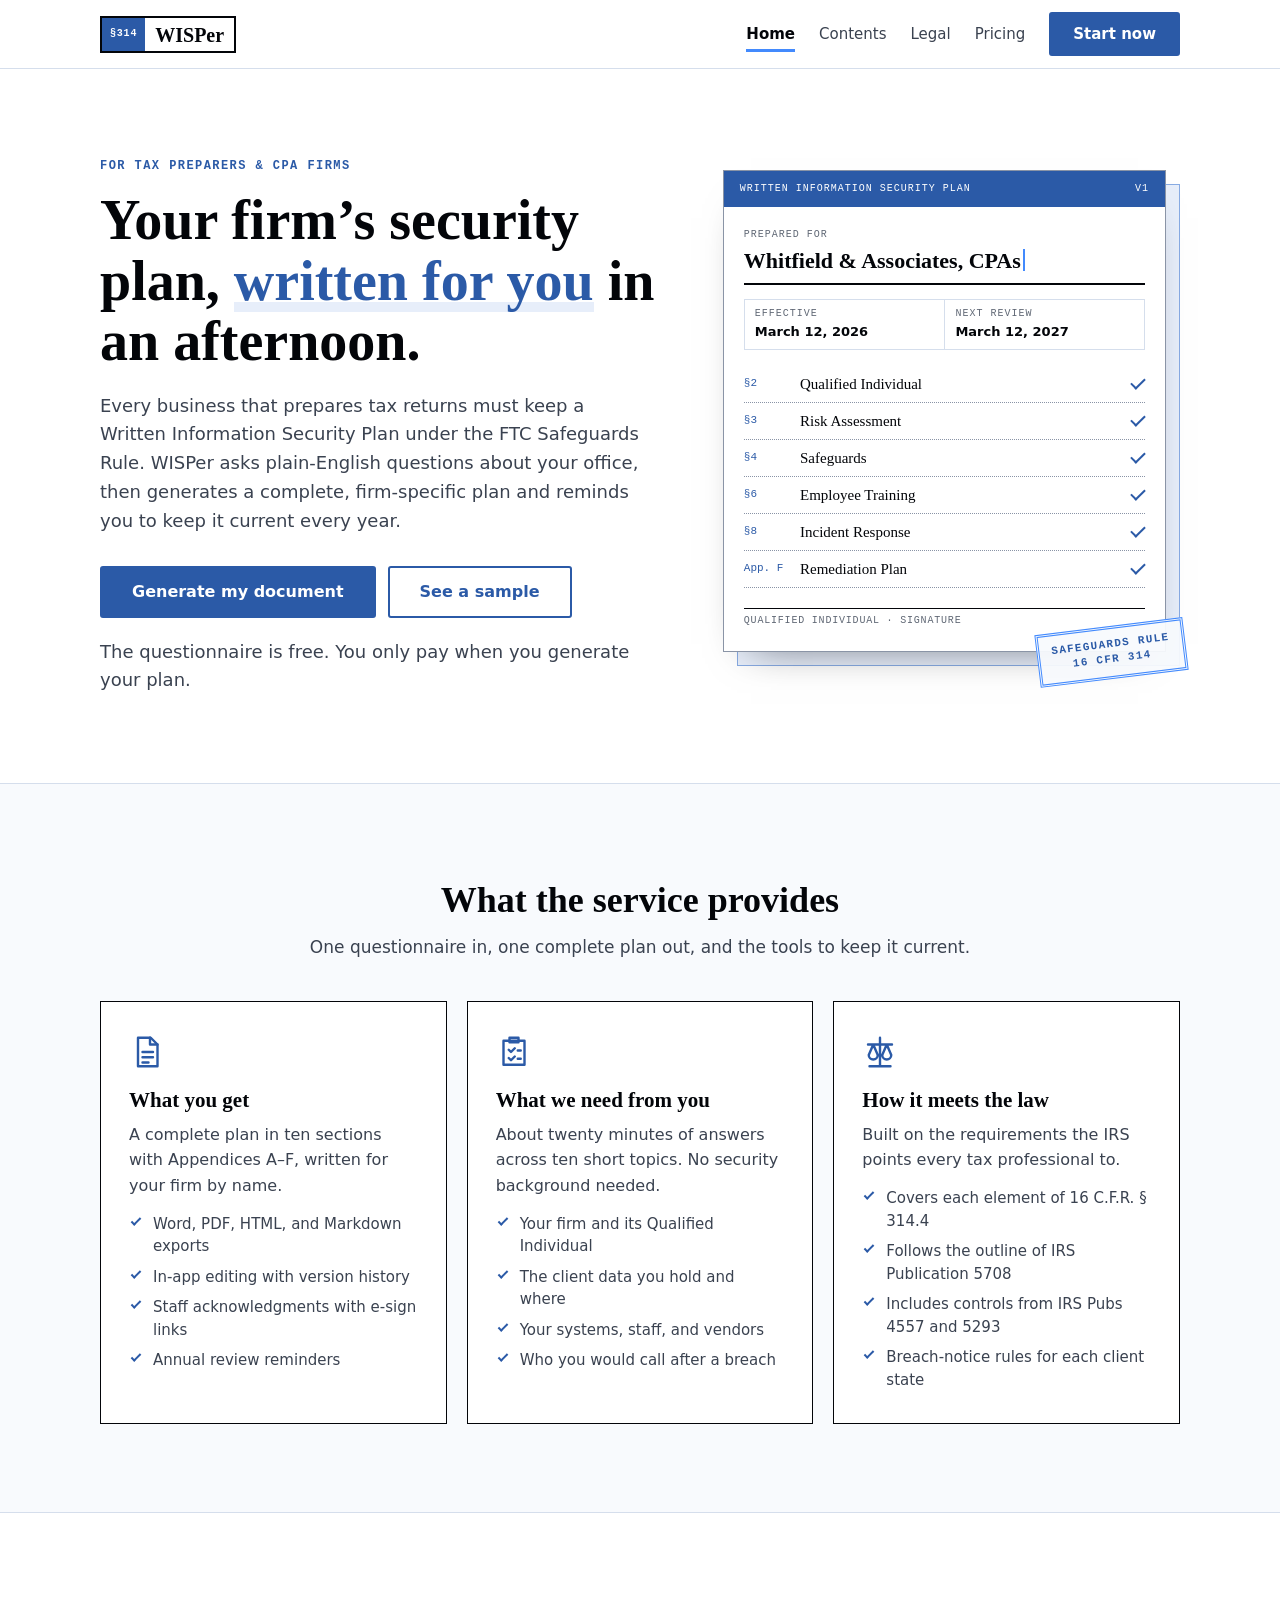
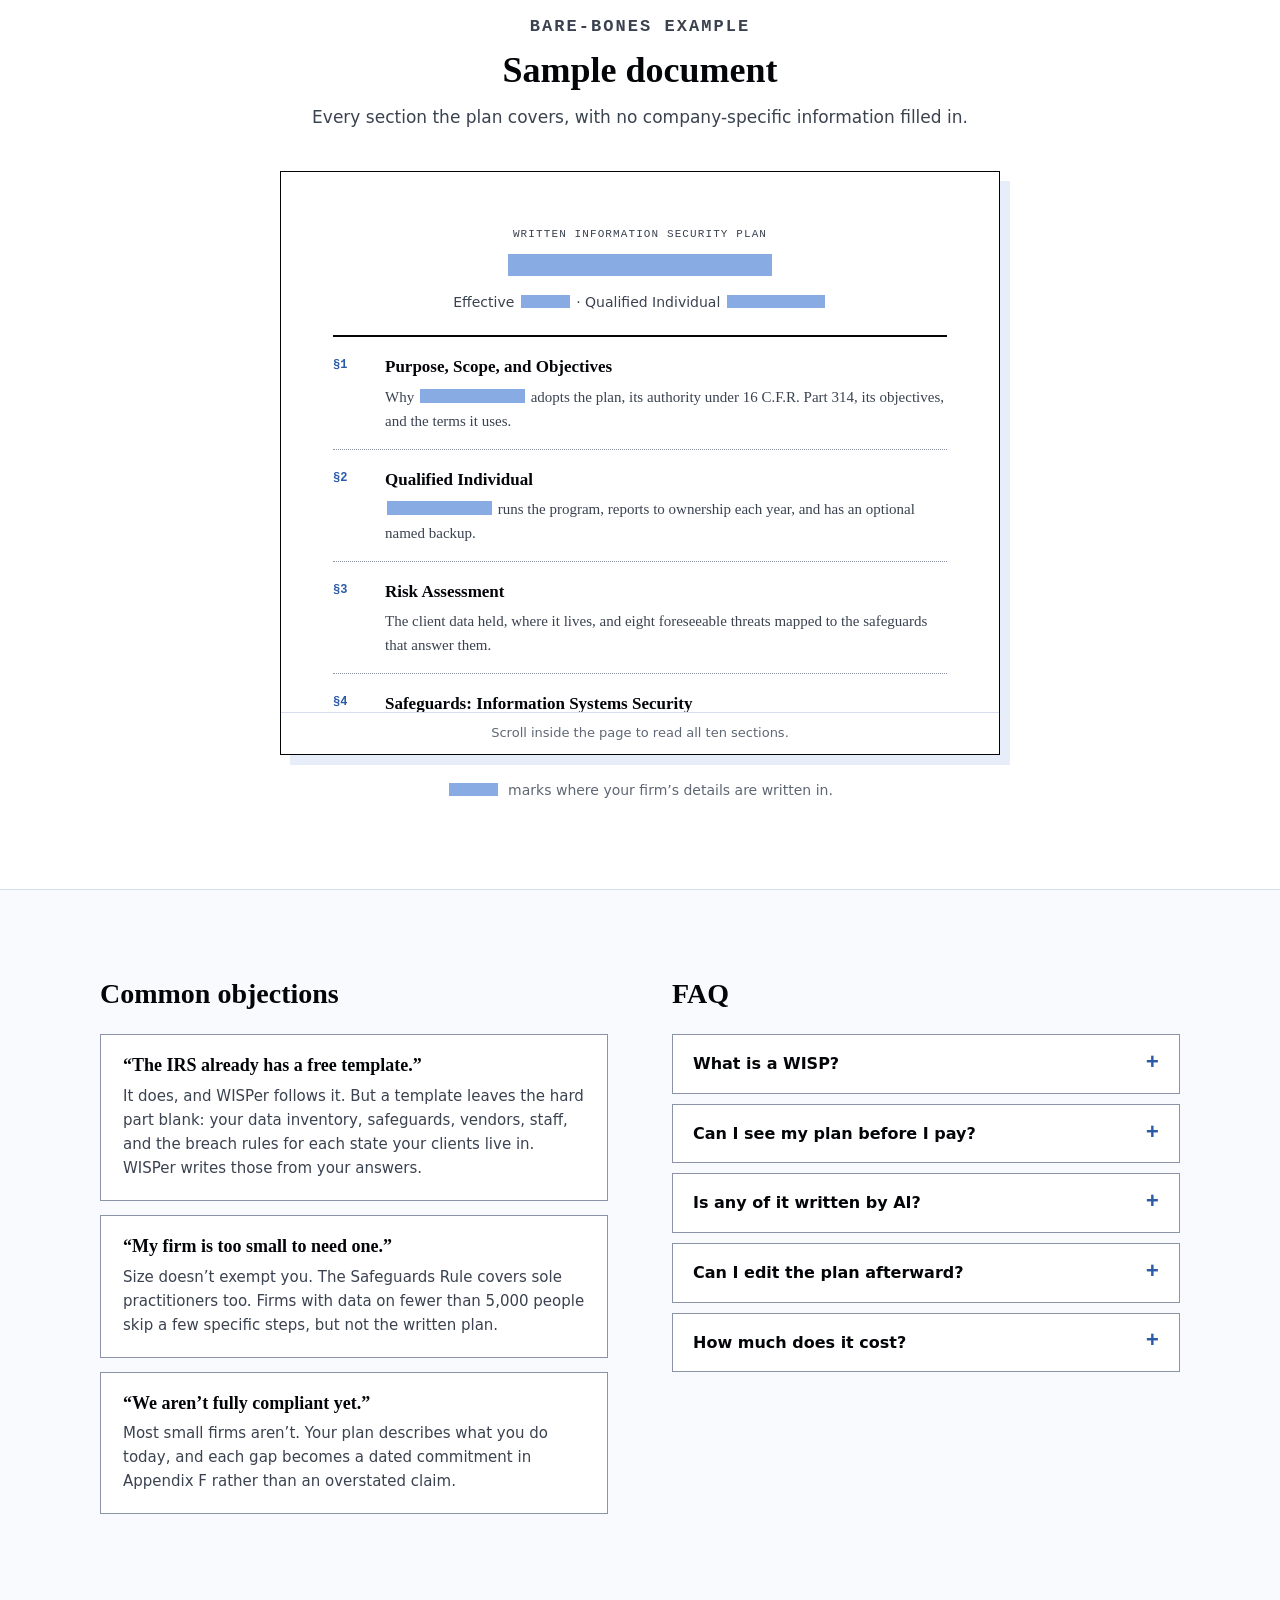
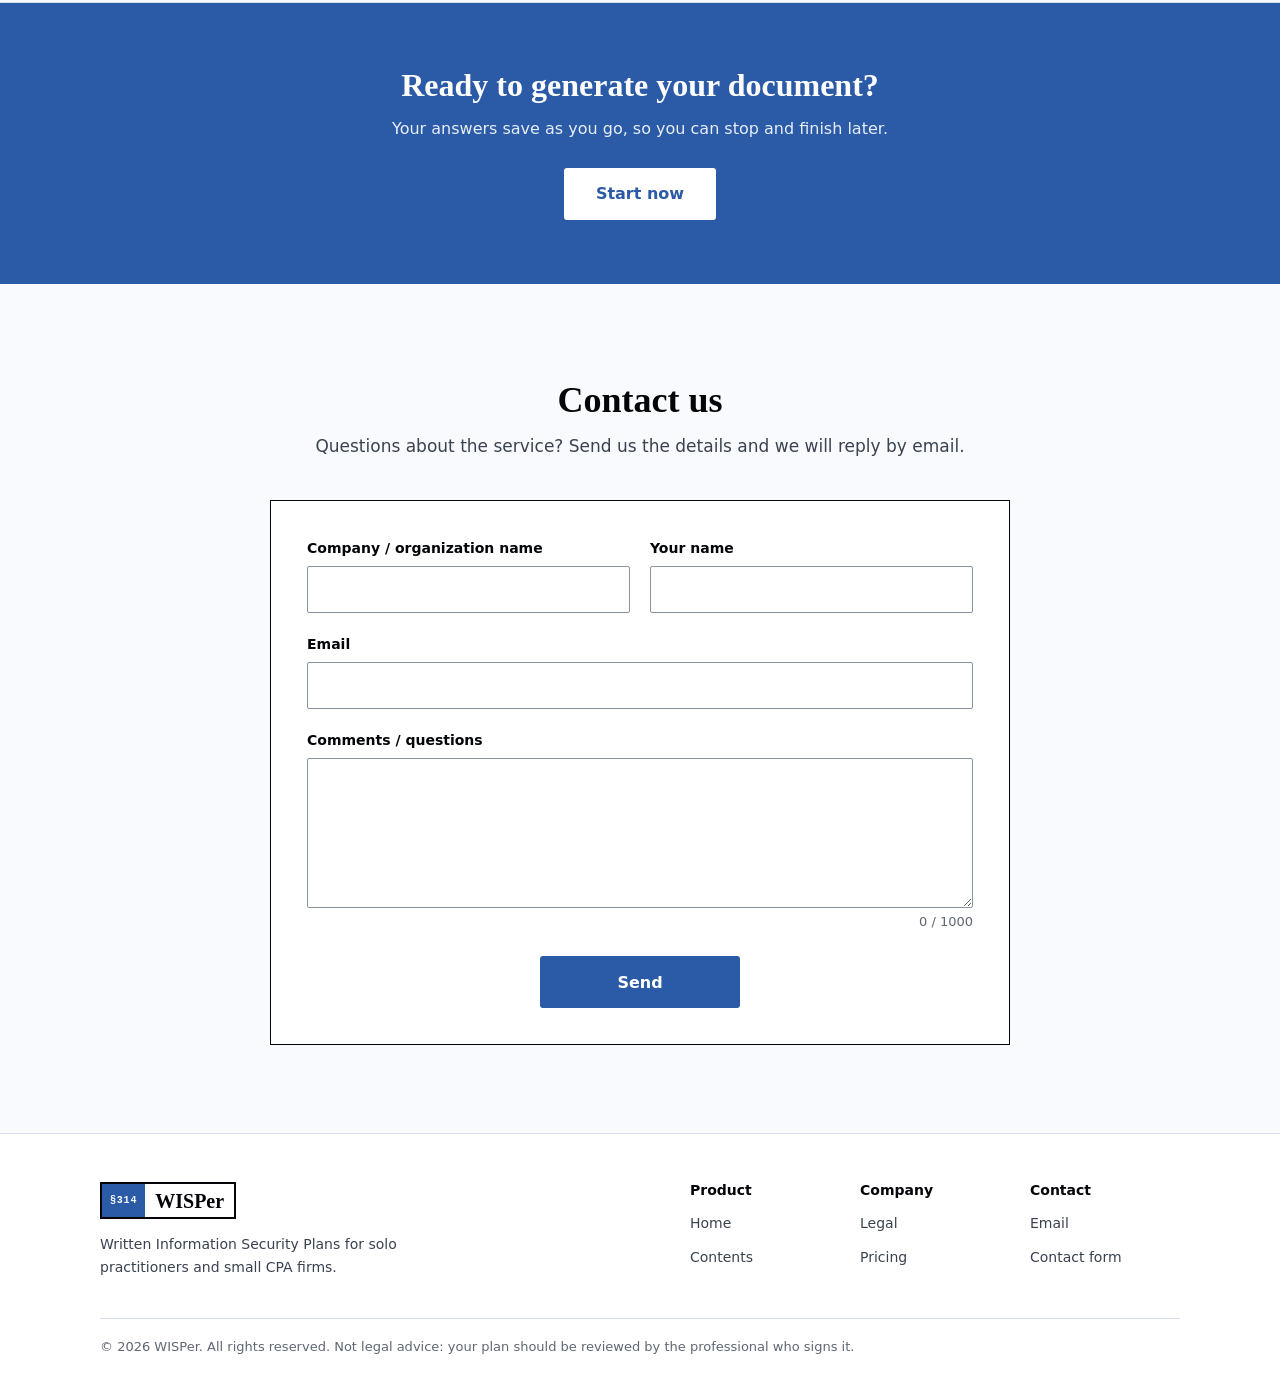
==== index.html @ 2c93433e "First commit" ====
<!DOCTYPE html>
<html lang="en">
<head>
  <meta charset="utf-8">
  <meta name="viewport" content="width=device-width, initial-scale=1">
  <title>WISPer | The Written Information Security Plan for Tax Firms</title>
  <meta name="description" content="WISPer turns a plain-English questionnaire into the Written Information Security Plan the FTC Safeguards Rule requires of every tax preparer, and keeps it current each year.">
  <link rel="icon" href="favicon.svg" type="image/svg+xml">
  <link rel="stylesheet" href="styles.css">
  <script>document.documentElement.className = "js";</script>
  <script src="script.js" defer></script>
</head>
<body>
  <a class="skip" href="#main">Skip to main content</a>

  <header class="topbar">
    <div class="wrap">
      <a class="logo" href="index.html" aria-label="WISPer home"><span class="logo-mark">§314</span><span class="logo-word">WISPer</span></a>
      <button class="nav-toggle" type="button" aria-expanded="false" aria-controls="menu"><span class="nav-toggle-bars"></span>Menu</button>
      <nav class="menu" id="menu" aria-label="Main">
        <ul>
          <li><a href="index.html" aria-current="page">Home</a></li>
          <li><a href="contents.html">Contents</a></li>
          <li><a href="legal.html">Legal</a></li>
          <li><a href="pricing.html">Pricing</a></li>
        </ul>
        <a class="btn" href="https://www.wisp-er.com/signup">Start now</a>
      </nav>
    </div>
  </header>

  <main id="main">
    <!-- Hook and overview -->
    <section class="hero" aria-labelledby="hero-title">
      <div class="wrap">
        <div class="hero-text">
          <p class="kicker">For tax preparers &amp; CPA firms</p>
          <h1 id="hero-title">Your firm’s security plan, <em>written for you</em> in an afternoon.</h1>
          <p>Every business that prepares tax returns must keep a Written Information Security Plan under the FTC Safeguards Rule. WISPer asks plain-English questions about your office, then generates a complete, firm-specific plan and reminds you to keep it current every year.</p>
          <div class="hero-actions">
            <a class="btn btn-big" href="https://www.wisp-er.com/signup">Generate my document</a>
            <a class="btn btn-big btn-ghost" href="#sample">See a sample</a>
          </div>
          <p class="hero-note">The questionnaire is free. You only pay when you generate your plan.</p>
        </div>

        <figure class="plan-art" role="img" aria-label="Illustration of a finished WISPer plan: the cover names the firm, lists six completed sections with check marks, has a signature line for the Qualified Individual, and carries a stamp reading Safeguards Rule, 16 CFR 314.">
          <div class="sheet">
            <div class="sheet-head"><span>Written Information Security Plan</span><span>v1</span></div>
            <div class="sheet-body">
              <p class="sheet-label">Prepared for</p>
              <p class="sheet-firm"><span id="firm-name">Whitfield &amp; Associates, CPAs</span><span class="caret"></span></p>
              <dl class="sheet-meta">
                <div><dt class="sheet-label">Effective</dt><dd>March 12, 2026</dd></div>
                <div><dt class="sheet-label">Next review</dt><dd>March 12, 2027</dd></div>
              </dl>
              <ol class="sheet-list">
                <li><span>§2</span><b>Qualified Individual</b><i class="tick"></i></li>
                <li><span>§3</span><b>Risk Assessment</b><i class="tick"></i></li>
                <li><span>§4</span><b>Safeguards</b><i class="tick"></i></li>
                <li><span>§6</span><b>Employee Training</b><i class="tick"></i></li>
                <li><span>§8</span><b>Incident Response</b><i class="tick"></i></li>
                <li><span>App. F</span><b>Remediation Plan</b><i class="tick"></i></li>
              </ol>
              <div class="sheet-sign"><p>Qualified Individual · signature</p></div>
            </div>
          </div>
          <p class="stamp">Safeguards Rule<br>16 CFR 314</p>
        </figure>
      </div>
    </section>

    <!-- What the service provides -->
    <section class="section" aria-labelledby="provides-title">
      <div class="wrap">
        <div class="section-head centered">
          <h2 id="provides-title">What the service provides</h2>
          <p>One questionnaire in, one complete plan out, and the tools to keep it current.</p>
        </div>
        <ul class="trio">
          <li class="box">
            <svg class="box-icon" viewBox="0 0 24 24" aria-hidden="true"><path d="M6 2.5h8.5L19 7v14.5H6z"/><path d="M14 2.5V7h5M9 12h7M9 15.5h7M9 19h4"/></svg>
            <h3>What you get</h3>
            <p>A complete plan in ten sections with Appendices A–F, written for your firm by name.</p>
            <ul class="ticks">
              <li>Word, PDF, HTML, and Markdown exports</li>
              <li>In-app editing with version history</li>
              <li>Staff acknowledgments with e-sign links</li>
              <li>Annual review reminders</li>
            </ul>
          </li>
          <li class="box">
            <svg class="box-icon" viewBox="0 0 24 24" aria-hidden="true"><path d="M5 4.5h14v16H5z"/><path d="M9 2.5h6v3H9zM8.5 10.5l1.5 1.5 2.5-2.5M8.5 16l1.5 1.5 2.5-2.5M14.5 11h2M14.5 16.5h2"/></svg>
            <h3>What we need from you</h3>
            <p>About twenty minutes of answers across ten short topics. No security background needed.</p>
            <ul class="ticks">
              <li>Your firm and its Qualified Individual</li>
              <li>The client data you hold and where</li>
              <li>Your systems, staff, and vendors</li>
              <li>Who you would call after a breach</li>
            </ul>
          </li>
          <li class="box">
            <svg class="box-icon" viewBox="0 0 24 24" aria-hidden="true"><path d="M12 2.5v19M5 21.5h14M4 7h16M7.5 7 4.5 14a3 3 0 0 0 6 0zM16.5 7l-3 7a3 3 0 0 0 6 0z"/></svg>
            <h3>How it meets the law</h3>
            <p>Built on the requirements the IRS points every tax professional to.</p>
            <ul class="ticks">
              <li>Covers each element of 16 C.F.R. § 314.4</li>
              <li>Follows the outline of IRS Publication 5708</li>
              <li>Includes controls from IRS Pubs 4557 and 5293</li>
              <li>Breach-notice rules for each client state</li>
            </ul>
          </li>
        </ul>
      </div>
    </section>

    <!-- Sample document -->
    <section class="section section-paper" id="sample" aria-labelledby="sample-title">
      <div class="wrap">
        <div class="section-head centered">
          <p class="kicker">Bare-bones example</p>
          <h2 id="sample-title">Sample document</h2>
          <p>Every section the plan covers, with no company-specific information filled in.</p>
        </div>

        <div class="sample">
          <div class="sample-scroll" tabindex="0" role="region" aria-label="Sample plan, scrollable">
            <div class="sample-cover">
              <p class="sheet-label">Written Information Security Plan</p>
              <h3><span class="fill fill-l" title="Firm name"></span></h3>
              <p>Effective <span class="fill fill-s"></span> · Qualified Individual <span class="fill"></span></p>
            </div>
            <ol class="sample-sections">
              <li><span class="num">§1</span><div><h4>Purpose, Scope, and Objectives</h4><p>Why <span class="fill"></span> adopts the plan, its authority under 16 C.F.R. Part 314, its objectives, and the terms it uses.</p></div></li>
              <li><span class="num">§2</span><div><h4>Qualified Individual</h4><p><span class="fill"></span> runs the program, reports to ownership each year, and has an optional named backup.</p></div></li>
              <li><span class="num">§3</span><div><h4>Risk Assessment</h4><p>The client data held, where it lives, and eight foreseeable threats mapped to the safeguards that answer them.</p></div></li>
              <li><span class="num">§4</span><div><h4>Safeguards: Information Systems Security</h4><p>Access control and MFA, encryption, network, devices and updates, backups, remote work, physical security, and IRS credentials.</p></div></li>
              <li><span class="num">§5</span><div><h4>Data Retention and Secure Disposal</h4><p>Records kept <span class="fill fill-s"></span> years, then destroyed: paper, drives, copier storage, and cloud data.</p></div></li>
              <li><span class="num">§6</span><div><h4>Employee Management and Training</h4><p>Screening, a signed acknowledgment, training at hire and every year, and offboarding.</p></div></li>
              <li><span class="num">§7</span><div><h4>Service Provider Oversight</h4><p>Vetting, written safeguard terms, and a yearly review of every vendor that can reach client data.</p></div></li>
              <li><span class="num">§8</span><div><h4>Incident Response Plan</h4><p>Warning signs, response contacts, containment, and notice deadlines for the IRS, the FTC, and <span class="fill"></span>.</p></div></li>
              <li><span class="num">§9</span><div><h4>Monitoring, Testing, and Annual Review</h4><p>An IRS credential-check calendar, a yearly control test, and a full plan review at least every 12 months.</p></div></li>
              <li><span class="num">§10</span><div><h4>Appendices A–F</h4><p>Hardware, software, personnel and access, service providers, employee acknowledgment, and the remediation plan.</p></div></li>
            </ol>
          </div>
          <p class="sample-foot">Scroll inside the page to read all ten sections.</p>
        </div>
        <p class="legend"><span class="fill fill-s" aria-hidden="true"></span> marks where your firm’s details are written in.</p>
      </div>
    </section>

    <!-- Objections + FAQ -->
    <section class="section" aria-label="Objections and frequently asked questions">
      <div class="wrap two-col">
        <div>
          <h2>Common objections</h2>
          <article class="objection">
            <h3>“The IRS already has a free template.”</h3>
            <p>It does, and WISPer follows it. But a template leaves the hard part blank: your data inventory, safeguards, vendors, staff, and the breach rules for each state your clients live in. WISPer writes those from your answers.</p>
          </article>
          <article class="objection">
            <h3>“My firm is too small to need one.”</h3>
            <p>Size doesn’t exempt you. The Safeguards Rule covers sole practitioners too. Firms with data on fewer than 5,000 people skip a few specific steps, but not the written plan.</p>
          </article>
          <article class="objection">
            <h3>“We aren’t fully compliant yet.”</h3>
            <p>Most small firms aren’t. Your plan describes what you do today, and each gap becomes a dated commitment in Appendix F rather than an overstated claim.</p>
          </article>
        </div>

        <div>
          <h2>FAQ</h2>
          <div class="faq">
            <details>
              <summary>What is a WISP?</summary>
              <p>A Written Information Security Plan describes how your firm protects client data: who is responsible, what risks you face, which safeguards you use, and what you will do after a breach.</p>
            </details>
            <details>
              <summary>Can I see my plan before I pay?</summary>
              <p>You can finish the whole questionnaire for free. Your firm’s plan is generated at checkout. The sample above shows every section it will include.</p>
            </details>
            <details>
              <summary>Is any of it written by AI?</summary>
              <p>Two passages, your operations overview and risk summary, are drafted by AI from your answers. Everything else is fixed language. You must review the AI passages before the plan can be published.</p>
            </details>
            <details>
              <summary>Can I edit the plan afterward?</summary>
              <p>Yes. Edit any paragraph, publish a new version, and export it. Every published version is saved with its date and a view of what changed.</p>
            </details>
            <details>
              <summary>How much does it cost?</summary>
              <p>$400 to generate your plan, including the first year of updates, then $100 a year. See the <a href="pricing.html">pricing page</a> for details.</p>
            </details>
          </div>
        </div>
      </div>
    </section>

    <!-- Call to action -->
    <section class="cta" aria-labelledby="cta-title">
      <div class="wrap">
        <h2 id="cta-title">Ready to generate your document?</h2>
        <p>Your answers save as you go, so you can stop and finish later.</p>
        <a class="btn btn-big btn-light" href="https://www.wisp-er.com/signup">Start now</a>
      </div>
    </section>

    <!-- Contact form -->
    <section class="section" id="contact" aria-labelledby="contact-title">
      <div class="wrap">
        <div class="section-head centered">
          <h2 id="contact-title">Contact us</h2>
          <p>Questions about the service? Send us the details and we will reply by email.</p>
        </div>

        <form class="form" id="contact-form" action="#" method="post" novalidate>
          <div class="form-grid">
            <div class="field">
              <label for="company">Company / organization name</label>
              <input type="text" id="company" name="company" autocomplete="organization" maxlength="120" required>
            </div>
            <div class="field">
              <label for="name">Your name</label>
              <input type="text" id="name" name="name" autocomplete="name" maxlength="80" required>
            </div>
            <div class="field field-full">
              <label for="email">Email</label>
              <input type="email" id="email" name="email" autocomplete="email" maxlength="120" required>
            </div>
            <div class="field field-full">
              <label for="comments">Comments / questions</label>
              <textarea id="comments" name="comments" rows="5" maxlength="1000" required></textarea>
              <p class="counter" id="comments-count" aria-live="polite">0 / 1000</p>
            </div>
          </div>
          <div class="form-actions">
            <button class="btn btn-big" type="submit">Send</button>
          </div>
          <p class="form-status" role="status" aria-live="polite"></p>
        </form>
      </div>
    </section>
  </main>

  <footer class="footer">
    <div class="wrap">
      <div class="footer-grid">
        <div class="footer-brand">
          <a class="logo" href="index.html" aria-label="WISPer home"><span class="logo-mark">§314</span><span class="logo-word">WISPer</span></a>
          <p>Written Information Security Plans for solo practitioners and small CPA firms.</p>
        </div>
        <nav aria-labelledby="f-product">
          <h2 id="f-product">Product</h2>
          <ul>
            <li><a href="index.html">Home</a></li>
            <li><a href="contents.html">Contents</a></li>
          </ul>
        </nav>
        <nav aria-labelledby="f-company">
          <h2 id="f-company">Company</h2>
          <ul>
            <li><a href="legal.html">Legal</a></li>
            <li><a href="pricing.html">Pricing</a></li>
          </ul>
        </nav>
        <nav aria-labelledby="f-contact">
          <h2 id="f-contact">Contact</h2>
          <ul>
            <li><a href="mailto:hello@wisp-er.com">Email</a></li>
            <li><a href="index.html#contact">Contact form</a></li>
          </ul>
        </nav>
      </div>
      <p class="footer-base">© <span class="year">2026</span> WISPer. All rights reserved. Not legal advice: your plan should be reviewed by the professional who signs it.</p>
    </div>
  </footer>
</body>
</html>
---- styles.css ----
/* ==========================================================================
   WISPer — Home, Contents, Legal, Pricing
   Pure CSS, no libraries or web fonts.
   Color scheme: realtimecolors.com export from the Planning Analysis Sheet.
   ========================================================================== */

:root {
  --text: #030509;
  --background: #f8fafd;
  --primary: #2b5aa7;
  --secondary: #88abe3;
  --accent: #438afd;

  /* Supporting values mixed only from the five colors above */
  --text-soft: #3a4250;     /* text 80% on background: body copy */
  --text-faint: #5f6774;    /* text 65%: captions, fine print */
  --rule: #d5deec;          /* secondary 30% on background: hairlines */
  --rule-strong: #8a94a6;   /* field borders, 3:1 against white */
  --primary-deep: #20447f;  /* primary 75% + text 25%: hover */
  --wash: #e7eefa;          /* secondary 20% on background: tinted panels */
  --paper: #ffffff;

  --serif: "Iowan Old Style", "Palatino Linotype", Palatino, "Book Antiqua", Georgia, serif;
  --sans: "Segoe UI", system-ui, -apple-system, Roboto, "Helvetica Neue", Arial, sans-serif;
  --mono: "Cascadia Mono", Consolas, "SFMono-Regular", Menlo, monospace;

  --width: 1120px;
  --gutter: 20px;
}

/* ---------- Base ---------- */
*,
*::before,
*::after {
  box-sizing: border-box;
}

html {
  -webkit-text-size-adjust: 100%;
}

@media (prefers-reduced-motion: no-preference) {
  html {
    scroll-behavior: smooth;
  }
}

body {
  margin: 0;
  background-color: var(--background);
  color: var(--text);
  font-family: var(--sans);
  font-size: 1rem;
  line-height: 1.6;
}

h1,
h2,
h3,
h4,
p,
ul,
ol,
dl,
dd,
figure,
blockquote {
  margin: 0;
}

ul,
ol {
  padding: 0;
}

h1,
h2,
h3 {
  font-family: var(--serif);
  font-weight: 700;
  line-height: 1.15;
}

a {
  color: var(--primary);
  text-underline-offset: 2px;
}

a:hover {
  color: var(--primary-deep);
}

:focus-visible {
  outline: 3px solid var(--accent);
  outline-offset: 2px;
}

img,
svg {
  display: block;
  max-width: 100%;
}

.wrap {
  width: 100%;
  max-width: var(--width);
  margin: 0 auto;
  padding: 0 var(--gutter);
}

.skip {
  position: absolute;
  top: -100px;
  left: var(--gutter);
  z-index: 20;
  padding: 10px 14px;
  background-color: var(--primary);
  color: var(--paper);
  font-weight: 600;
}

.skip:focus {
  top: 10px;
  color: var(--paper);
}

/* Small uppercase label used above headings, like a form's field caption */
.kicker {
  color: var(--primary);
  font-family: var(--mono);
  font-size: 0.75rem;
  font-weight: 600;
  letter-spacing: 0.12em;
  text-transform: uppercase;
}

/* ---------- Buttons ---------- */
.btn {
  display: inline-flex;
  align-items: center;
  justify-content: center;
  gap: 8px;
  min-height: 44px;
  padding: 10px 22px;
  border: 2px solid var(--primary);
  border-radius: 3px;
  background-color: var(--primary);
  color: var(--paper);
  font: inherit;
  font-size: 0.9375rem;
  font-weight: 600;
  line-height: 1.2;
  text-align: center;
  text-decoration: none;
  cursor: pointer;
  transition: background-color 0.15s, border-color 0.15s, color 0.15s;
}

.btn:hover {
  border-color: var(--primary-deep);
  background-color: var(--primary-deep);
  color: var(--paper);
}

.btn-big {
  min-height: 52px;
  padding: 12px 30px;
  font-size: 1rem;
}

.btn-ghost {
  background-color: transparent;
  color: var(--primary);
}

.btn-ghost:hover {
  background-color: var(--wash);
  color: var(--primary-deep);
}

.btn-light {
  border-color: var(--paper);
  background-color: var(--paper);
  color: var(--primary);
}

.btn-light:hover {
  border-color: var(--wash);
  background-color: var(--wash);
  color: var(--primary-deep);
}

/* ---------- Header ---------- */
.topbar {
  position: sticky;
  top: 0;
  z-index: 10;
  border-bottom: 1px solid var(--rule);
  background-color: var(--paper);
}

.topbar .wrap {
  display: flex;
  flex-wrap: wrap;
  align-items: center;
  gap: 0 16px;
  min-height: 68px;
}

/* Logo: the wordmark set inside a ruled box, like a form's title block */
.logo {
  display: inline-flex;
  align-items: stretch;
  border: 2px solid var(--text);
  color: var(--text);
  font-family: var(--serif);
  font-size: 1.25rem;
  font-weight: 700;
  line-height: 1;
  text-decoration: none;
}

.logo:hover {
  color: var(--text);
}

.logo-mark {
  display: flex;
  align-items: center;
  padding: 6px 8px;
  background-color: var(--primary);
  color: var(--paper);
  font-family: var(--mono);
  font-size: 0.625rem;
  letter-spacing: 0.08em;
}

.logo-word {
  padding: 7px 10px 6px;
}

.nav-toggle {
  display: none;
  margin-left: auto;
  padding: 8px 12px;
  border: 1px solid var(--rule-strong);
  border-radius: 3px;
  background-color: var(--paper);
  color: var(--text);
  font: inherit;
  font-size: 0.875rem;
  font-weight: 600;
  cursor: pointer;
}

.nav-toggle-bars {
  display: inline-block;
  width: 16px;
  height: 2px;
  margin-right: 8px;
  background-color: currentColor;
  box-shadow: 0 -5px 0 currentColor, 0 5px 0 currentColor;
  vertical-align: middle;
}

.menu {
  display: flex;
  flex-wrap: wrap;
  align-items: center;
  gap: 8px 24px;
  margin-left: auto;
}

.menu ul {
  display: flex;
  flex-wrap: wrap;
  gap: 4px 24px;
  list-style: none;
}

.menu a:not(.btn) {
  display: block;
  padding: 6px 0;
  color: var(--text-soft);
  font-size: 0.9375rem;
  text-decoration: none;
}

.menu a:not(.btn):hover {
  color: var(--primary);
}

.menu a[aria-current="page"] {
  color: var(--text);
  font-weight: 700;
  box-shadow: inset 0 -3px 0 var(--accent);
}

/* ---------- Page sections ---------- */
.section {
  padding: 64px 0;
  border-bottom: 1px solid var(--rule);
}

.section-paper {
  background-color: var(--paper);
}

.section-head {
  max-width: 46rem;
  margin-bottom: 40px;
}

.section-head.centered {
  margin-right: auto;
  margin-left: auto;
  text-align: center;
}

.section-head h2 {
  margin-top: 8px;
  font-size: 1.875rem;
}

.section-head p {
  margin-top: 12px;
  color: var(--text-soft);
  font-size: 1.0625rem;
}

.section-head .kicker + h2 {
  margin-top: 10px;
}

/* Title block at the top of Contents, Legal and Pricing */
.page-title {
  padding: 56px 0 48px;
  border-bottom: 1px solid var(--rule);
  background-color: var(--paper);
}

.page-title h1 {
  margin-top: 10px;
  font-size: 2.75rem;
}

.page-title p:last-child {
  max-width: 42rem;
  margin-top: 14px;
  color: var(--text-soft);
  font-size: 1.125rem;
}

/* ---------- Home: hero ---------- */
.hero {
  padding: 56px 0 64px;
  border-bottom: 1px solid var(--rule);
  background-color: var(--paper);
  overflow: hidden;
}

.hero .wrap {
  display: grid;
  gap: 48px;
  align-items: center;
}

.hero h1 {
  margin-top: 14px;
  font-size: 2.5rem;
  line-height: 1.08;
}

.hero h1 em {
  color: var(--primary);
  font-style: normal;
  box-shadow: inset 0 -0.18em 0 var(--wash);
}

.hero-text > p:not(.kicker) {
  max-width: 34rem;
  margin-top: 20px;
  color: var(--text-soft);
  font-size: 1.125rem;
}

.hero-actions {
  display: flex;
  flex-wrap: wrap;
  gap: 12px;
  margin-top: 30px;
}

.hero-text .hero-note {
  margin-top: 14px;
  color: var(--text-faint);
  font-size: 0.875rem;
}

/* The "custom image": a finished plan drawn in HTML and CSS */
.plan-art {
  position: relative;
  width: 100%;
  max-width: 460px;
  margin: 0 auto;
  padding: 0 14px 30px 0;
}

.plan-art::before {
  content: "";
  position: absolute;
  top: 14px;
  right: 0;
  bottom: 16px;
  left: 14px;
  border: 1px solid var(--secondary);
  background-color: var(--wash);
}

.sheet {
  position: relative;
  border: 1px solid var(--rule-strong);
  background-color: var(--paper);
  box-shadow: 0 20px 40px -28px rgba(3, 5, 9, 0.6);
}

.sheet-head {
  display: flex;
  justify-content: space-between;
  gap: 12px;
  padding: 10px 16px;
  background-color: var(--primary);
  color: var(--paper);
  font-family: var(--mono);
  font-size: 0.625rem;
  letter-spacing: 0.1em;
  text-transform: uppercase;
}

.sheet-body {
  padding: 20px 20px 22px;
}

.sheet-label {
  color: var(--text-faint);
  font-family: var(--mono);
  font-size: 0.625rem;
  letter-spacing: 0.1em;
  text-transform: uppercase;
}

.sheet-firm {
  min-height: 1.3em;
  margin-top: 4px;
  padding-bottom: 8px;
  border-bottom: 2px solid var(--text);
  font-family: var(--serif);
  font-size: 1.375rem;
  font-weight: 700;
  line-height: 1.3;
}

.caret {
  display: inline-block;
  width: 2px;
  height: 1em;
  margin-left: 2px;
  background-color: var(--accent);
  vertical-align: -0.12em;
  animation: blink 1s steps(1) infinite;
}

@keyframes blink {
  50% {
    opacity: 0;
  }
}

.sheet-meta {
  display: grid;
  grid-template-columns: 1fr 1fr;
  margin-top: 14px;
  border: 1px solid var(--rule);
}

.sheet-meta div {
  padding: 6px 10px;
}

.sheet-meta div + div {
  border-left: 1px solid var(--rule);
}

.sheet-meta dd {
  font-size: 0.8125rem;
  font-weight: 600;
}

.sheet-list {
  margin-top: 16px;
  list-style: none;
  font-family: var(--serif);
  font-size: 0.9375rem;
}

.sheet-list li {
  display: flex;
  align-items: center;
  gap: 10px;
  padding: 6px 0;
  border-bottom: 1px dotted var(--rule-strong);
}

.sheet-list span {
  flex-shrink: 0;
  width: 4.2em;
  white-space: nowrap;
  color: var(--primary);
  font-family: var(--mono);
  font-size: 0.6875rem;
}

.sheet-list b {
  flex: 1;
  font-weight: 400;
}

.tick {
  flex-shrink: 0;
  width: 14px;
  height: 8px;
  margin-top: -4px;
  border-bottom: 2px solid var(--primary);
  border-left: 2px solid var(--primary);
  transform: rotate(-45deg);
}

.sheet-sign {
  display: flex;
  justify-content: space-between;
  align-items: flex-end;
  gap: 16px;
  margin-top: 20px;
}

.sheet-sign p {
  flex: 1;
  padding-top: 4px;
  border-top: 1px solid var(--text);
  color: var(--text-faint);
  font-family: var(--mono);
  font-size: 0.625rem;
  letter-spacing: 0.08em;
  text-transform: uppercase;
}

.stamp {
  position: absolute;
  right: -6px;
  bottom: 4px;
  padding: 8px 12px;
  border: 3px double var(--accent);
  background-color: rgba(248, 250, 253, 0.94);
  color: var(--primary);
  font-family: var(--mono);
  font-size: 0.6875rem;
  font-weight: 700;
  letter-spacing: 0.12em;
  line-height: 1.4;
  text-align: center;
  text-transform: uppercase;
  transform: rotate(-7deg);
}

/* ---------- Home: what the service provides ---------- */
.trio {
  display: grid;
  gap: 20px;
  list-style: none;
}

.box {
  padding: 28px 24px;
  border: 1px solid var(--text);
  background-color: var(--paper);
}

.section-paper .box {
  background-color: var(--background);
}

.box-icon {
  width: 36px;
  height: 36px;
  fill: none;
  stroke: var(--primary);
  stroke-width: 1.6;
  stroke-linecap: round;
  stroke-linejoin: round;
}

.box h3 {
  margin-top: 18px;
  font-size: 1.3125rem;
}

.box p {
  margin-top: 10px;
  color: var(--text-soft);
}

.box ul {
  margin-top: 14px;
}

/* Checkmark list used in boxes and price cards */
.ticks {
  display: grid;
  gap: 8px;
  list-style: none;
}

.ticks li {
  position: relative;
  padding-left: 24px;
  color: var(--text-soft);
  font-size: 0.9375rem;
  line-height: 1.5;
}

.ticks li::before {
  content: "";
  position: absolute;
  top: 0.35em;
  left: 2px;
  width: 10px;
  height: 5px;
  border-bottom: 2px solid var(--primary);
  border-left: 2px solid var(--primary);
  transform: rotate(-45deg);
}

/* ---------- Sample document (Home and Contents) ---------- */
.sample {
  max-width: 720px;
  margin: 0 auto;
  border: 1px solid var(--text);
  background-color: var(--paper);
  box-shadow: 10px 10px 0 var(--wash);
}

.sample-scroll {
  max-height: 540px;
  padding: 32px 22px;
  overflow-y: auto;
  scroll-behavior: smooth;
}

.sample-cover {
  padding-bottom: 22px;
  border-bottom: 2px solid var(--text);
  text-align: center;
}

.sample-cover .sheet-label {
  font-size: 0.6875rem;
}

.sample-cover h3 {
  margin-top: 10px;
  font-size: 1.5rem;
}

.sample-cover p {
  margin-top: 10px;
  color: var(--text-soft);
  font-size: 0.875rem;
}

/* Blank where company-specific information would be filled in */
.fill {
  display: inline-block;
  min-width: 7em;
  height: 0.95em;
  margin: 0 2px;
  background-color: var(--secondary);
  vertical-align: -0.08em;
}

.fill-s {
  min-width: 3.5em;
}

.fill-l {
  min-width: 11em;
}

.sample-sections {
  list-style: none;
  font-family: var(--serif);
}

.sample-sections li {
  display: grid;
  grid-template-columns: 52px 1fr;
  padding: 16px 0;
  border-bottom: 1px dotted var(--rule-strong);
  transition: background-color 0.3s;
}

.sample-sections li:last-child {
  border-bottom: 0;
}

.sample-sections .num {
  padding-top: 3px;
  color: var(--primary);
  font-family: var(--mono);
  font-size: 0.75rem;
  font-weight: 600;
}

.sample-sections h4 {
  font-size: 1.0625rem;
}

.sample-sections p {
  margin-top: 4px;
  color: var(--text-soft);
  font-size: 0.9375rem;
  line-height: 1.6;
}

.sample-sections li.is-active {
  background-color: var(--wash);
  box-shadow: inset 3px 0 0 var(--accent);
}

.sample-foot {
  padding: 10px 22px;
  border-top: 1px solid var(--rule);
  color: var(--text-faint);
  font-size: 0.8125rem;
  text-align: center;
}

.legend {
  display: flex;
  justify-content: center;
  align-items: center;
  gap: 8px;
  margin-top: 24px;
  color: var(--text-faint);
  font-size: 0.875rem;
}

/* ---------- Home: objections + FAQ ---------- */
.two-col {
  display: grid;
  gap: 48px;
}

.two-col h2 {
  margin-bottom: 24px;
  font-size: 1.75rem;
}

.objection {
  padding: 20px 22px;
  border: 1px solid var(--rule-strong);
  background-color: var(--paper);
}

.objection + .objection {
  margin-top: 14px;
}

.objection h3 {
  font-size: 1.125rem;
}

.objection p {
  margin-top: 8px;
  color: var(--text-soft);
  font-size: 0.9375rem;
}

.faq {
  display: grid;
  gap: 10px;
}

.faq details {
  border: 1px solid var(--rule-strong);
  background-color: var(--paper);
}

.faq summary {
  position: relative;
  padding: 16px 52px 16px 20px;
  font-weight: 600;
  list-style: none;
  cursor: pointer;
}

.faq summary::-webkit-details-marker {
  display: none;
}

.faq summary::after {
  content: "+";
  position: absolute;
  top: 50%;
  right: 20px;
  color: var(--primary);
  font-family: var(--mono);
  font-size: 1.375rem;
  line-height: 1;
  transform: translateY(-50%);
}

.faq details[open] summary::after {
  content: "\2013";
}

.faq summary:hover {
  color: var(--primary);
}

.faq details[open] {
  border-color: var(--primary);
}

.faq details p {
  padding: 0 20px 18px;
  color: var(--text-soft);
  font-size: 0.9375rem;
}

.faq-wide {
  max-width: 800px;
  margin: 0 auto;
}

/* ---------- Call to action band ---------- */
.cta {
  padding: 64px 0;
  background-color: var(--primary);
  color: var(--paper);
  text-align: center;
}

.cta h2 {
  font-size: 2rem;
}

.cta p {
  margin-top: 12px;
  color: var(--wash);
}

.cta .btn {
  margin-top: 26px;
}

.cta :focus-visible {
  outline-color: var(--paper);
}

/* ---------- Home: contact form ---------- */
.form {
  max-width: 740px;
  margin: 0 auto;
  padding: 28px 22px;
  border: 1px solid var(--text);
  background-color: var(--paper);
}

.form-grid {
  display: grid;
  gap: 20px;
}

.field label {
  display: block;
  margin-bottom: 6px;
  font-size: 0.875rem;
  font-weight: 600;
}

.field .opt {
  color: var(--text-faint);
  font-weight: 400;
}

.field input,
.field textarea {
  display: block;
  width: 100%;
  min-height: 46px;
  padding: 10px 12px;
  border: 1px solid var(--rule-strong);
  border-radius: 2px;
  background-color: var(--paper);
  color: var(--text);
  font: inherit;
}

.field textarea {
  min-height: 130px;
  resize: vertical;
}

.field input:focus,
.field textarea:focus {
  border-color: var(--primary);
  outline: 2px solid var(--accent);
  outline-offset: 0;
}

.field [aria-invalid="true"] {
  border-color: var(--primary);
  border-left-width: 4px;
}

.error {
  margin-top: 6px;
  color: var(--primary);
  font-size: 0.875rem;
  font-weight: 600;
}

.error:empty {
  display: none;
}

.counter {
  margin-top: 4px;
  color: var(--text-faint);
  font-size: 0.8125rem;
  text-align: right;
}

.form-actions {
  display: flex;
  justify-content: center;
  margin-top: 24px;
}

.form-actions .btn {
  min-width: 200px;
}

.form-status {
  margin-top: 20px;
}

.form-status:empty {
  display: none;
}

.form-status.ok {
  padding: 14px 16px;
  border-left: 4px solid var(--accent);
  background-color: var(--wash);
}

.form-status.bad {
  color: var(--primary);
  font-weight: 600;
  text-align: center;
}

/* ---------- Contents ---------- */
.split {
  display: grid;
  gap: 40px;
  align-items: start;
}

.prose p {
  color: var(--text-soft);
}

.prose p + p {
  margin-top: 16px;
}

.prose h2 {
  margin-bottom: 20px;
  font-size: 1.875rem;
}

.prose .hint {
  color: var(--text-faint);
  font-size: 0.875rem;
}

.toc {
  border: 1px solid var(--text);
  background-color: var(--paper);
  list-style: none;
}

.toc li + li {
  border-top: 1px solid var(--rule);
}

.toc a {
  display: flex;
  gap: 14px;
  padding: 13px 20px;
  color: var(--text);
  text-decoration: none;
}

.toc a:hover {
  background-color: var(--wash);
  color: var(--primary-deep);
}

.toc .num {
  width: 2.6em;
  flex-shrink: 0;
  padding-top: 2px;
  color: var(--primary);
  font-family: var(--mono);
  font-size: 0.75rem;
  font-weight: 600;
}

.pair {
  display: grid;
  gap: 20px;
}

.excerpt {
  margin-top: 20px;
  padding: 14px 16px;
  border-left: 3px solid var(--secondary);
  background-color: var(--background);
  font-family: var(--serif);
  font-size: 0.9375rem;
}

.excerpt.ai {
  border-left-color: var(--accent);
  background-color: var(--wash);
}

.excerpt cite {
  display: block;
  margin-top: 8px;
  color: var(--text-faint);
  font-family: var(--mono);
  font-size: 0.6875rem;
  font-style: normal;
  letter-spacing: 0.06em;
  text-transform: uppercase;
}

.aside {
  max-width: 46rem;
  margin: 32px auto 0;
  color: var(--text-soft);
  font-size: 0.9375rem;
  text-align: center;
}

.strip {
  display: grid;
  gap: 20px;
  padding: 24px;
  border: 1px solid var(--rule-strong);
  background-color: var(--paper);
}

.strip h2 {
  font-size: 1.375rem;
}

.strip p {
  margin-top: 8px;
  color: var(--text-soft);
}

.topics {
  display: grid;
  grid-template-columns: 1fr 1fr;
  gap: 0 20px;
  list-style: none;
  counter-reset: topic;
  font-size: 0.9375rem;
}

.topics li {
  padding: 7px 0;
  border-bottom: 1px dotted var(--rule-strong);
  counter-increment: topic;
}

.topics li::before {
  content: counter(topic, decimal-leading-zero) "  ";
  color: var(--primary);
  font-family: var(--mono);
  font-size: 0.75rem;
  font-weight: 600;
  white-space: pre;
}

/* ---------- Legal ---------- */
.table-scroll {
  overflow-x: auto;
  border: 1px solid var(--text);
  background-color: var(--paper);
}

.rules {
  width: 100%;
  min-width: 680px;
  border-collapse: collapse;
  font-size: 0.9375rem;
  line-height: 1.5;
  text-align: left;
}

.rules th {
  padding: 14px 18px;
  border-bottom: 1px solid var(--text);
  background-color: var(--wash);
  font-size: 0.8125rem;
}

.rules td {
  padding: 16px 18px;
  border-top: 1px solid var(--rule);
  vertical-align: top;
}

.rules td:first-child {
  width: 42%;
  border-right: 1px solid var(--rule);
}

.rules td:nth-child(2) {
  color: var(--text-soft);
}

.rules .cite {
  display: block;
  margin-bottom: 3px;
  color: var(--primary);
  font-family: var(--mono);
  font-size: 0.75rem;
  font-weight: 600;
}

.rules .where {
  width: 90px;
  color: var(--primary);
  font-family: var(--mono);
  font-size: 0.8125rem;
  white-space: nowrap;
}

.rules tr.is-match td {
  background-color: var(--wash);
}

.source {
  margin-top: 14px;
  color: var(--text-faint);
  font-size: 0.875rem;
}

.filter {
  display: flex;
  flex-wrap: wrap;
  align-items: center;
  gap: 8px 12px;
  margin-bottom: 16px;
}

.filter label {
  font-size: 0.875rem;
  font-weight: 600;
}

.filter select {
  min-height: 40px;
  padding: 6px 10px;
  border: 1px solid var(--rule-strong);
  border-radius: 2px;
  background-color: var(--paper);
  color: var(--text);
  font: inherit;
  font-size: 0.9375rem;
}

.seal-box {
  display: grid;
  grid-template-columns: 76px 1fr;
  gap: 20px;
  align-items: start;
}

.seal-box h3 {
  margin-top: 0;
}

.seal {
  display: flex;
  align-items: center;
  justify-content: center;
  width: 76px;
  height: 76px;
  border: 3px double var(--accent);
  border-radius: 50%;
  color: var(--primary);
  font-family: var(--mono);
  font-size: 0.6875rem;
  font-weight: 700;
  line-height: 1.25;
  text-align: center;
}

.disclose {
  max-width: 46rem;
  margin: 28px auto 0;
  padding: 14px 18px;
  border: 1px dashed var(--rule-strong);
  color: var(--text-soft);
  font-size: 0.9375rem;
  text-align: center;
}

/* ---------- Pricing ---------- */
.prices {
  display: grid;
  gap: 24px;
  max-width: 940px;
  margin: 0 auto;
}

.price {
  position: relative;
  display: flex;
  flex-direction: column;
  padding: 34px 26px 26px;
  border: 1px solid var(--text);
  background-color: var(--paper);
}

.price.featured {
  border-width: 2px;
  border-color: var(--primary);
  box-shadow: 10px 10px 0 var(--wash);
}

.flag {
  position: absolute;
  top: -2px;
  right: -2px;
  padding: 6px 12px;
  background-color: var(--primary);
  color: var(--paper);
  font-family: var(--mono);
  font-size: 0.6875rem;
  font-weight: 600;
  letter-spacing: 0.1em;
  text-transform: uppercase;
}

.price h3 {
  margin-top: 8px;
  font-size: 1.5rem;
}

.price .sub {
  margin-top: 4px;
  color: var(--text-soft);
  font-size: 0.9375rem;
}

.amount {
  margin-top: 22px;
  padding-bottom: 22px;
  border-bottom: 1px solid var(--rule);
  font-family: var(--serif);
  font-size: 3rem;
  font-weight: 700;
  line-height: 1;
}

.amount small {
  color: var(--text-faint);
  font-family: var(--sans);
  font-size: 1rem;
  font-weight: 400;
}

.price .ticks {
  flex: 1;
  align-content: start;
  margin: 22px 0 26px;
}

.price .btn {
  width: 100%;
}

.calc {
  display: grid;
  gap: 28px;
  max-width: 940px;
  margin: 0 auto;
  padding: 28px 24px;
  border: 1px solid var(--rule-strong);
  background-color: var(--paper);
}

.calc h2 {
  font-size: 1.5rem;
}

.calc > div > p {
  margin-top: 8px;
  color: var(--text-soft);
}

.calc label {
  display: flex;
  justify-content: space-between;
  font-weight: 600;
}

.calc output {
  color: var(--primary);
  font-family: var(--mono);
}

.calc input[type="range"] {
  width: 100%;
  margin: 14px 0 8px;
  accent-color: var(--primary);
}

.receipt {
  font-family: var(--serif);
}

.receipt div {
  display: flex;
  justify-content: space-between;
  gap: 12px;
  padding: 8px 0;
  border-bottom: 1px dotted var(--rule-strong);
}

.receipt dd {
  font-weight: 700;
}

.receipt .total {
  border-top: 2px solid var(--text);
  border-bottom: 0;
  font-size: 1.25rem;
}

.receipt .total dd {
  color: var(--primary);
}

.receipt .avg {
  border-bottom: 0;
  color: var(--text-faint);
  font-family: var(--sans);
  font-size: 0.875rem;
}

.receipt .avg dd {
  font-weight: 600;
}

/* ---------- Footer ---------- */
.footer {
  padding: 48px 0 32px;
  background-color: var(--paper);
}

.footer-grid {
  display: grid;
  grid-template-columns: repeat(3, 1fr);
  gap: 32px 20px;
}

.footer-brand {
  grid-column: 1 / -1;
}

.footer-brand p {
  max-width: 22rem;
  margin-top: 14px;
  color: var(--text-soft);
  font-size: 0.875rem;
}

.footer h2 {
  font-family: var(--sans);
  font-size: 0.875rem;
}

.footer ul {
  display: grid;
  gap: 8px;
  margin-top: 12px;
  list-style: none;
}

.footer ul a {
  color: var(--text-soft);
  font-size: 0.875rem;
  text-decoration: none;
}

.footer ul a:hover {
  color: var(--primary);
  text-decoration: underline;
}

.footer-base {
  margin-top: 40px;
  padding-top: 18px;
  border-top: 1px solid var(--rule);
  color: var(--text-faint);
  font-size: 0.8125rem;
}

/* ---------- Small screens: collapsible menu (only once JS is running) ---------- */
@media (max-width: 799px) {
  .js .nav-toggle {
    display: inline-flex;
    align-items: center;
  }

  .menu {
    width: 100%;
    margin: 0;
    padding: 4px 0 14px;
  }

  .menu ul {
    width: 100%;
  }

  .js .menu {
    display: none;
    flex-direction: column;
    align-items: stretch;
  }

  .js .menu.is-open {
    display: flex;
  }

  .js .menu ul {
    flex-direction: column;
    gap: 0;
  }

  .js .menu a:not(.btn) {
    padding: 12px 0;
    border-bottom: 1px solid var(--rule);
  }

  .js .menu a[aria-current="page"] {
    box-shadow: inset 4px 0 0 var(--accent);
    padding-left: 12px;
  }
}

/* ---------- Tablet ---------- */
@media (min-width: 640px) {
  .hero h1,
  .page-title h1 {
    font-size: 3.25rem;
  }

  .section-head h2 {
    font-size: 2.25rem;
  }

  .sample-scroll {
    padding: 44px 52px;
  }

  .form {
    padding: 36px;
  }

  .form-grid {
    grid-template-columns: 1fr 1fr;
  }

  .field-full {
    grid-column: 1 / -1;
  }

  .pair,
  .prices {
    grid-template-columns: 1fr 1fr;
  }

  .topics {
    grid-template-columns: repeat(3, 1fr);
  }

  .box {
    padding: 32px 28px;
  }

  .calc,
  .strip {
    padding: 32px;
  }
}

/* ---------- Desktop ---------- */
@media (min-width: 960px) {
  .section {
    padding: 88px 0;
  }

  .hero {
    padding: 88px 0;
  }

  .hero .wrap {
    grid-template-columns: 1.1fr 0.9fr;
    gap: 64px;
  }

  .hero h1 {
    font-size: 3.5rem;
  }

  .page-title {
    padding: 80px 0 64px;
  }

  .trio {
    grid-template-columns: repeat(3, 1fr);
  }

  .two-col,
  .split {
    grid-template-columns: 1fr 1fr;
    gap: 64px;
  }

  .strip,
  .calc {
    grid-template-columns: 1fr 1.3fr;
    gap: 48px;
    align-items: center;
  }

  .footer-grid {
    grid-template-columns: 1fr repeat(3, 150px);
  }

  .footer-brand {
    grid-column: auto;
  }
}

@media (prefers-reduced-motion: reduce) {
  *,
  *::before,
  *::after {
    animation: none !important;
    transition: none !important;
    scroll-behavior: auto !important;
  }
}
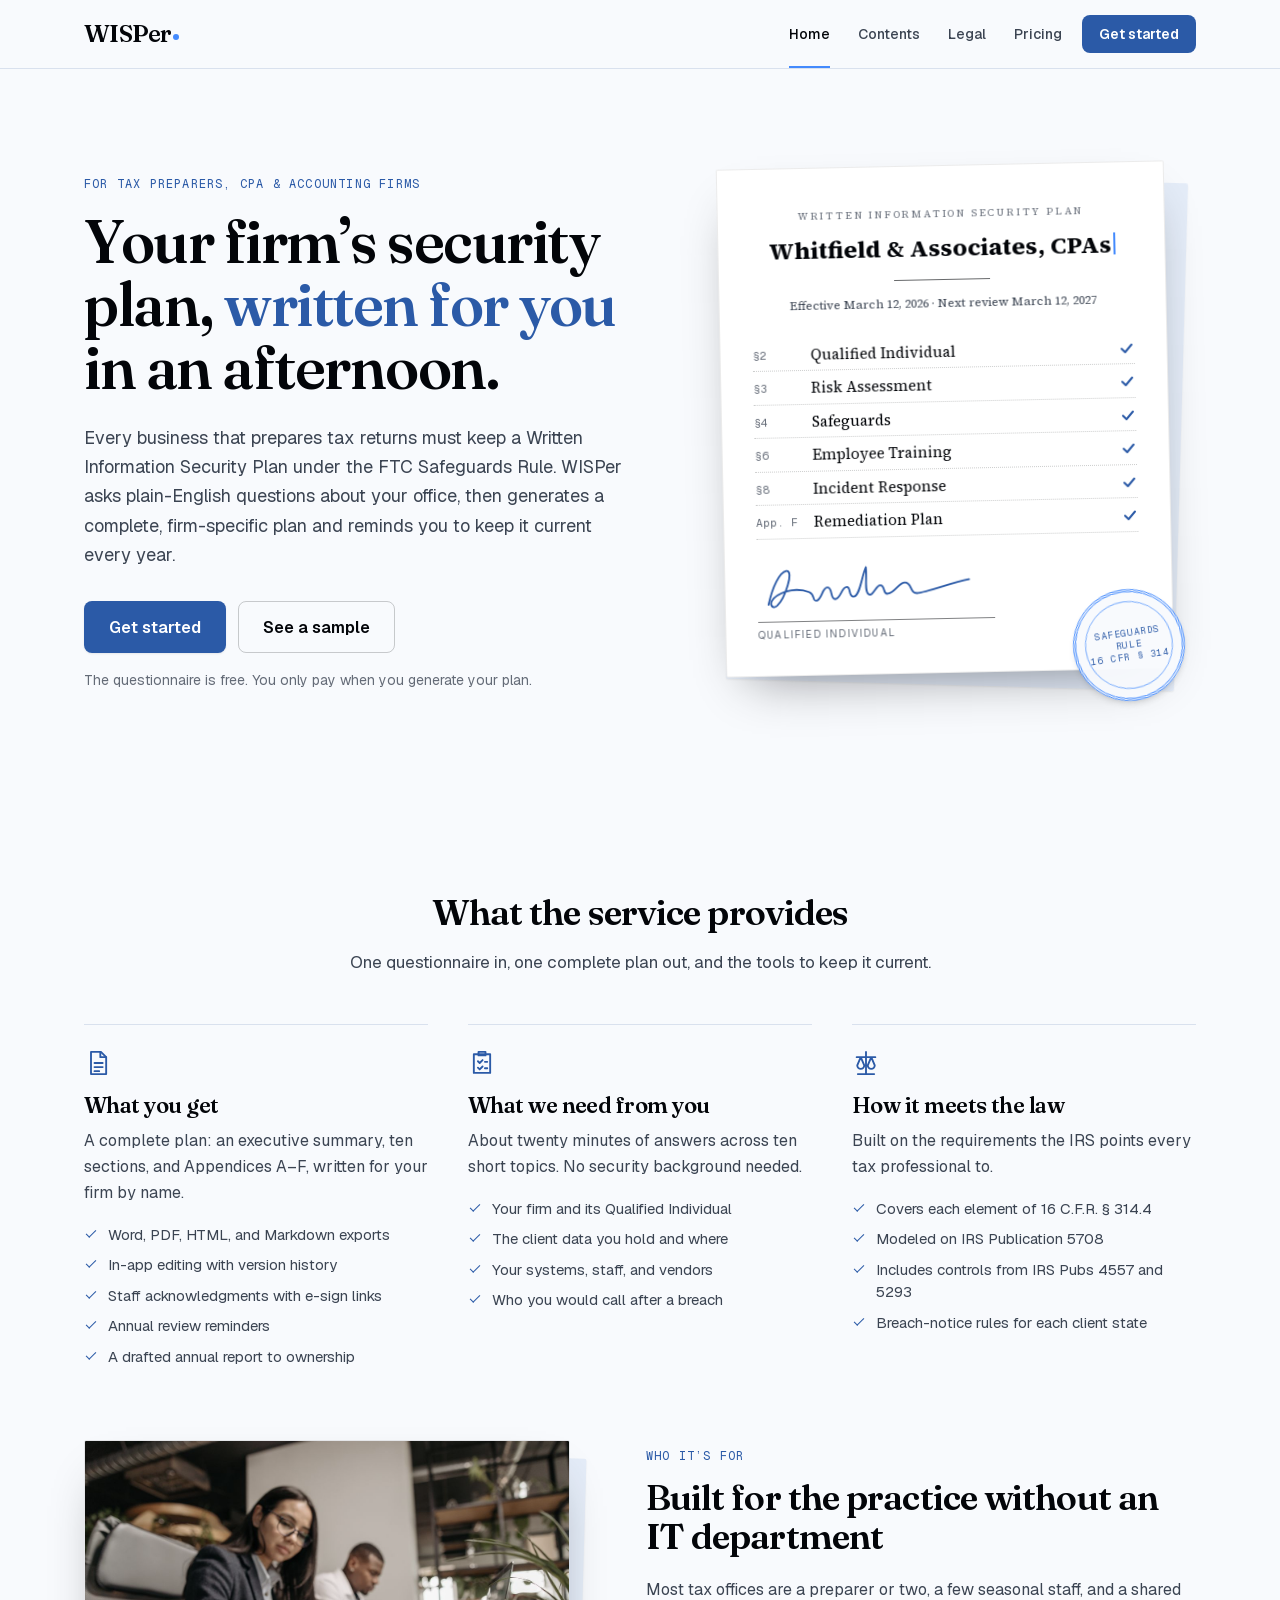
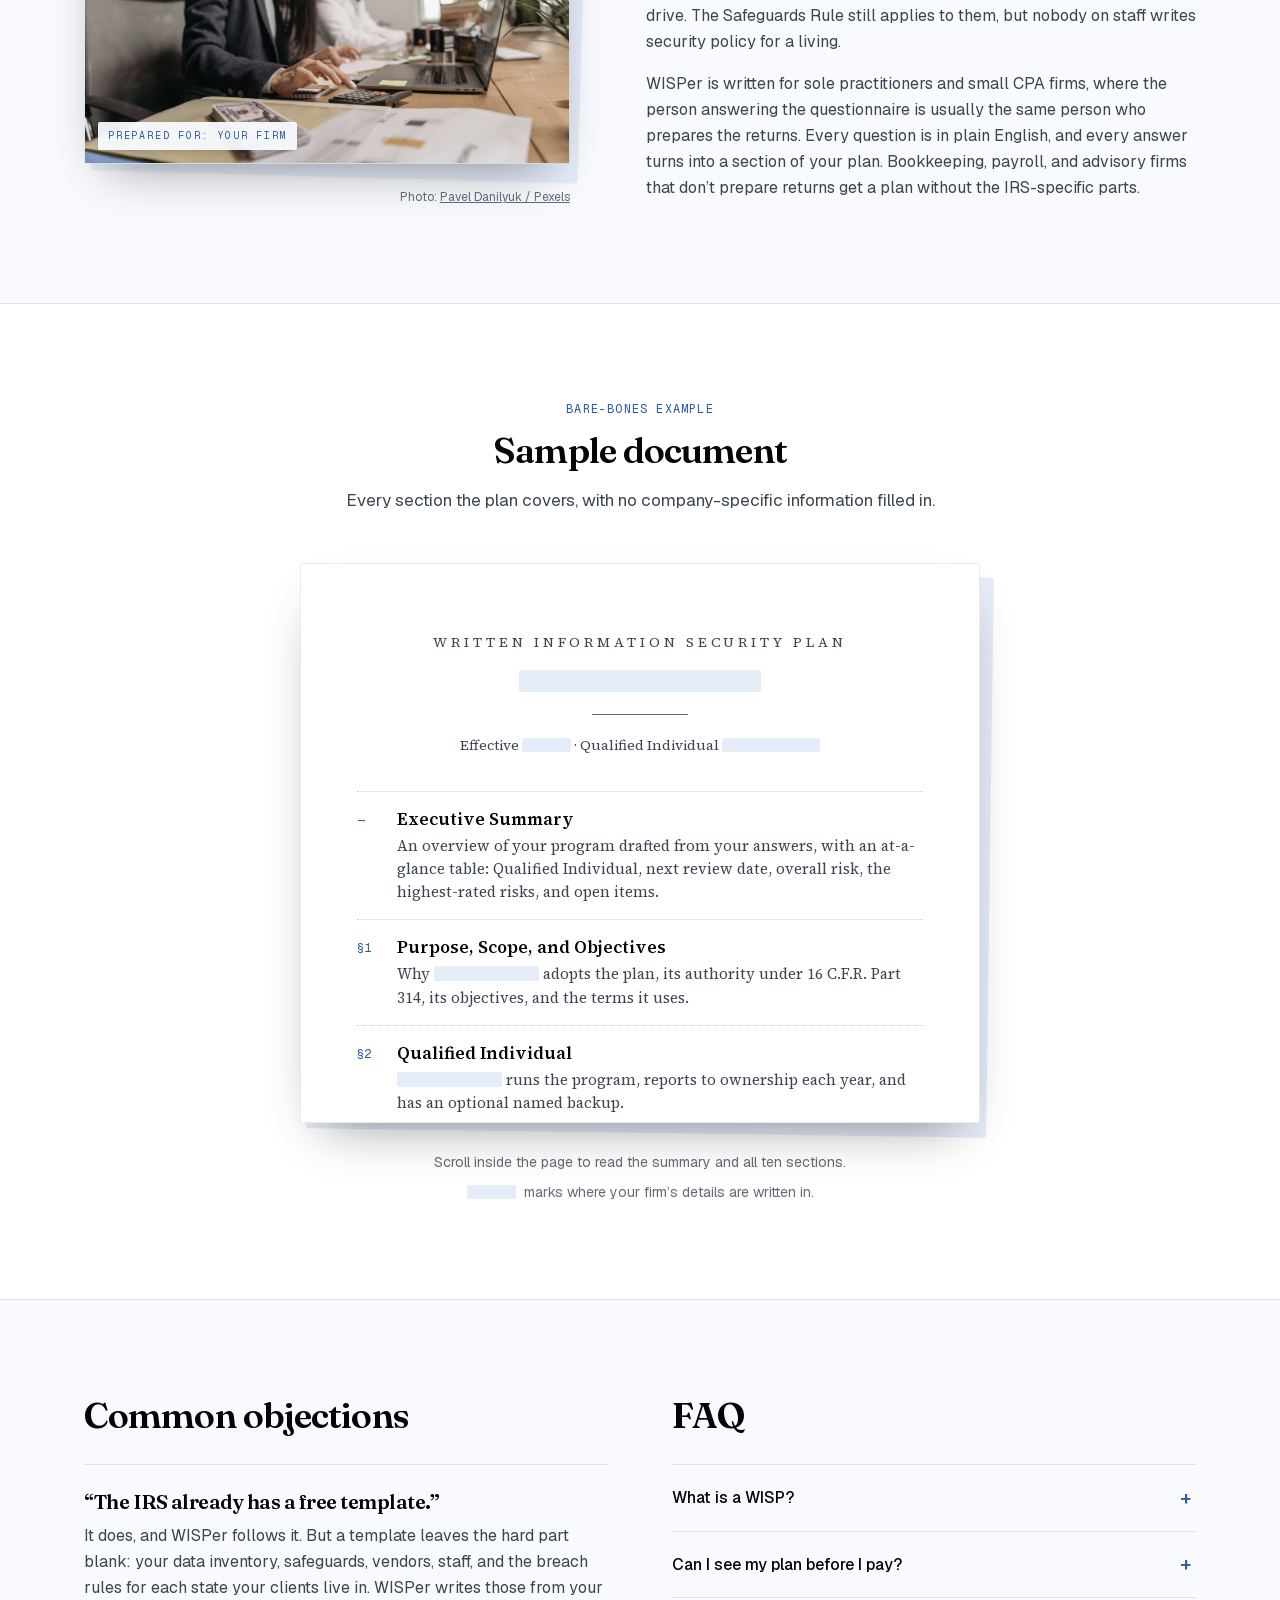
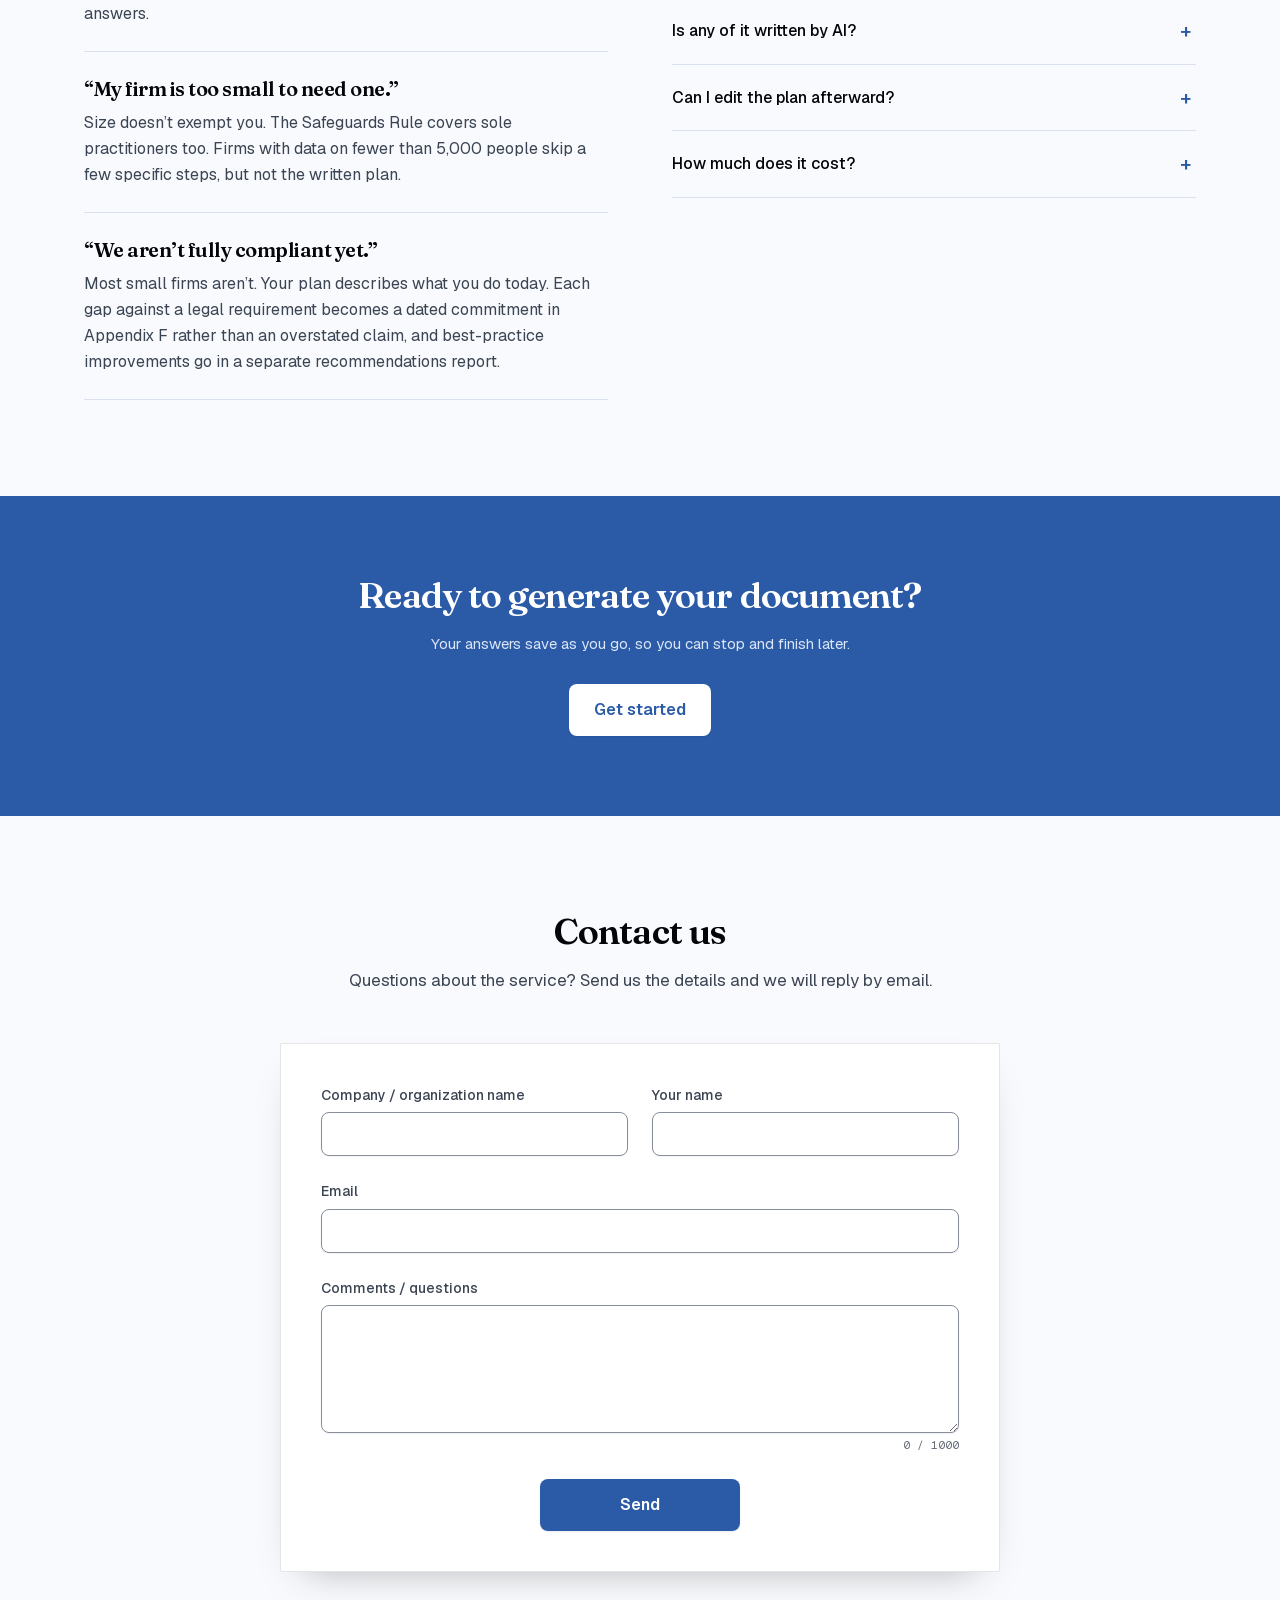
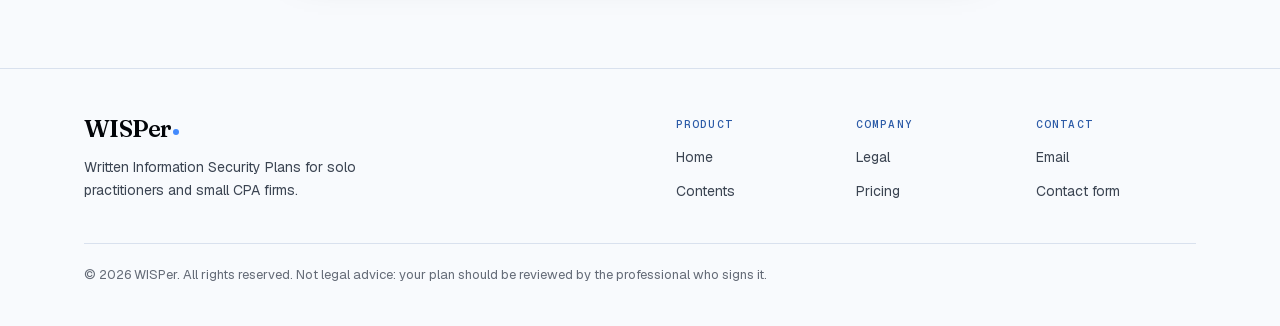
==== commit 3c3ec7c8: "Restyle the site, add photos, and update copy to match WISPer - Adopt the original home page's styli" ====
--- a/index.html
+++ b/index.html
@@ -15,8 +15,7 @@
 
   <header class="topbar">
     <div class="wrap">
-      <a class="logo" href="index.html" aria-label="WISPer home"><span class="logo-mark">§314</span><span class="logo-word">WISPer</span></a>
-      <button class="nav-toggle" type="button" aria-expanded="false" aria-controls="menu"><span class="nav-toggle-bars"></span>Menu</button>
+      <a class="wordmark" href="index.html" aria-label="WISPer home">WISPer<span class="wordmark-dot"></span></a>
       <nav class="menu" id="menu" aria-label="Main">
         <ul>
           <li><a href="index.html" aria-current="page">Home</a></li>
@@ -24,8 +23,8 @@
           <li><a href="legal.html">Legal</a></li>
           <li><a href="pricing.html">Pricing</a></li>
         </ul>
-        <a class="btn" href="https://www.wisp-er.com/signup">Start now</a>
       </nav>
+      <a class="btn" href="#contact">Get started</a>
     </div>
   </header>
 
@@ -34,38 +33,41 @@
     <section class="hero" aria-labelledby="hero-title">
       <div class="wrap">
         <div class="hero-text">
-          <p class="kicker">For tax preparers &amp; CPA firms</p>
+          <p class="kicker">For tax preparers, CPA &amp; accounting firms</p>
           <h1 id="hero-title">Your firm’s security plan, <em>written for you</em> in an afternoon.</h1>
           <p>Every business that prepares tax returns must keep a Written Information Security Plan under the FTC Safeguards Rule. WISPer asks plain-English questions about your office, then generates a complete, firm-specific plan and reminds you to keep it current every year.</p>
           <div class="hero-actions">
-            <a class="btn btn-big" href="https://www.wisp-er.com/signup">Generate my document</a>
+            <a class="btn btn-big" href="#contact">Get started</a>
             <a class="btn btn-big btn-ghost" href="#sample">See a sample</a>
           </div>
           <p class="hero-note">The questionnaire is free. You only pay when you generate your plan.</p>
         </div>
 
-        <figure class="plan-art" role="img" aria-label="Illustration of a finished WISPer plan: the cover names the firm, lists six completed sections with check marks, has a signature line for the Qualified Individual, and carries a stamp reading Safeguards Rule, 16 CFR 314.">
-          <div class="sheet">
-            <div class="sheet-head"><span>Written Information Security Plan</span><span>v1</span></div>
-            <div class="sheet-body">
-              <p class="sheet-label">Prepared for</p>
-              <p class="sheet-firm"><span id="firm-name">Whitfield &amp; Associates, CPAs</span><span class="caret"></span></p>
-              <dl class="sheet-meta">
-                <div><dt class="sheet-label">Effective</dt><dd>March 12, 2026</dd></div>
-                <div><dt class="sheet-label">Next review</dt><dd>March 12, 2027</dd></div>
-              </dl>
-              <ol class="sheet-list">
-                <li><span>§2</span><b>Qualified Individual</b><i class="tick"></i></li>
-                <li><span>§3</span><b>Risk Assessment</b><i class="tick"></i></li>
-                <li><span>§4</span><b>Safeguards</b><i class="tick"></i></li>
-                <li><span>§6</span><b>Employee Training</b><i class="tick"></i></li>
-                <li><span>§8</span><b>Incident Response</b><i class="tick"></i></li>
-                <li><span>App. F</span><b>Remediation Plan</b><i class="tick"></i></li>
+        <figure class="hero-art" role="img" aria-label="Illustration of a finished WISPer plan: the cover names the firm, lists six completed sections with check marks, is signed by the Qualified Individual, and carries a seal reading Safeguards Rule, 16 CFR 314.">
+          <div class="art-stack">
+            <div class="art-back"></div>
+            <div class="art-sheet">
+              <p class="art-kicker">Written Information Security Plan</p>
+              <p class="art-firm"><span id="firm-name">Whitfield &amp; Associates, CPAs</span><span class="caret"></span></p>
+              <div class="art-rule"></div>
+              <p class="art-meta">Effective March 12, 2026 · Next review March 12, 2027</p>
+              <ol class="art-sections">
+                <li><span class="art-num">§2</span><span class="art-title">Qualified Individual</span><svg class="art-check" viewBox="0 0 16 16" aria-hidden="true"><path pathLength="1" d="M3 8.5 6.5 12 13 4.5"/></svg></li>
+                <li><span class="art-num">§3</span><span class="art-title">Risk Assessment</span><svg class="art-check" viewBox="0 0 16 16" aria-hidden="true"><path pathLength="1" d="M3 8.5 6.5 12 13 4.5"/></svg></li>
+                <li><span class="art-num">§4</span><span class="art-title">Safeguards</span><svg class="art-check" viewBox="0 0 16 16" aria-hidden="true"><path pathLength="1" d="M3 8.5 6.5 12 13 4.5"/></svg></li>
+                <li><span class="art-num">§6</span><span class="art-title">Employee Training</span><svg class="art-check" viewBox="0 0 16 16" aria-hidden="true"><path pathLength="1" d="M3 8.5 6.5 12 13 4.5"/></svg></li>
+                <li><span class="art-num">§8</span><span class="art-title">Incident Response</span><svg class="art-check" viewBox="0 0 16 16" aria-hidden="true"><path pathLength="1" d="M3 8.5 6.5 12 13 4.5"/></svg></li>
+                <li><span class="art-num">App. F</span><span class="art-title">Remediation Plan</span><svg class="art-check" viewBox="0 0 16 16" aria-hidden="true"><path pathLength="1" d="M3 8.5 6.5 12 13 4.5"/></svg></li>
               </ol>
-              <div class="sheet-sign"><p>Qualified Individual · signature</p></div>
-            </div>
-          </div>
-          <p class="stamp">Safeguards Rule<br>16 CFR 314</p>
+              <div class="art-sign">
+                <svg class="art-signature" viewBox="0 0 220 56" aria-hidden="true"><path pathLength="1" d="M10 40c4-17 11-30 17-31 8-1-2 26-9 32-5 4-8-2-3-7 9-8 24-9 33-5 6 3 2 9 7 8 5-2 5-12 10-12 5 0 2 11 7 11s6-11 11-11c4 0 1 9 6 9 6 0 8-19 12-27 1 10-2 22 2 25 4 3 7-8 11-8 5 0 2 9 7 8 7-1 10-10 16-10 7 0 4 11 12 10 13-2 31-9 48-12"/></svg>
+                <p class="art-sign-label">Qualified Individual</p>
+              </div>
+            </div>
+            <div class="art-seal">
+              <p>Safeguards<br>Rule<br>16 CFR § 314</p>
+            </div>
+          </div>
         </figure>
       </div>
     </section>
@@ -81,12 +83,13 @@
           <li class="box">
             <svg class="box-icon" viewBox="0 0 24 24" aria-hidden="true"><path d="M6 2.5h8.5L19 7v14.5H6z"/><path d="M14 2.5V7h5M9 12h7M9 15.5h7M9 19h4"/></svg>
             <h3>What you get</h3>
-            <p>A complete plan in ten sections with Appendices A–F, written for your firm by name.</p>
+            <p>A complete plan: an executive summary, ten sections, and Appendices A–F, written for your firm by name.</p>
             <ul class="ticks">
               <li>Word, PDF, HTML, and Markdown exports</li>
               <li>In-app editing with version history</li>
               <li>Staff acknowledgments with e-sign links</li>
               <li>Annual review reminders</li>
+              <li>A drafted annual report to ownership</li>
             </ul>
           </li>
           <li class="box">
@@ -106,12 +109,28 @@
             <p>Built on the requirements the IRS points every tax professional to.</p>
             <ul class="ticks">
               <li>Covers each element of 16 C.F.R. § 314.4</li>
-              <li>Follows the outline of IRS Publication 5708</li>
+              <li>Modeled on IRS Publication 5708</li>
               <li>Includes controls from IRS Pubs 4557 and 5293</li>
               <li>Breach-notice rules for each client state</li>
             </ul>
           </li>
         </ul>
+
+        <div class="split who">
+          <figure class="photo-frame">
+            <div class="photo">
+              <img src="images/small-office.jpg" alt="Two accountants working at a shared desk in a small office, one entering figures on a calculator beside a laptop." width="1200" height="801" loading="lazy">
+              <span class="photo-tag">Prepared for: your firm</span>
+            </div>
+            <figcaption class="credit">Photo: <a href="https://www.pexels.com/photo/woman-using-calculator-at-the-office-7654131/">Pavel Danilyuk / Pexels</a></figcaption>
+          </figure>
+          <div class="prose">
+            <p class="kicker">Who it’s for</p>
+            <h2>Built for the practice without an IT department</h2>
+            <p>Most tax offices are a preparer or two, a few seasonal staff, and a shared drive. The Safeguards Rule still applies to them, but nobody on staff writes security policy for a living.</p>
+            <p>WISPer is written for sole practitioners and small CPA firms, where the person answering the questionnaire is usually the same person who prepares the returns. Every question is in plain English, and every answer turns into a section of your plan. Bookkeeping, payroll, and advisory firms that don’t prepare returns get a plan without the IRS-specific parts.</p>
+          </div>
+        </div>
       </div>
     </section>
 
@@ -132,20 +151,21 @@
               <p>Effective <span class="fill fill-s"></span> · Qualified Individual <span class="fill"></span></p>
             </div>
             <ol class="sample-sections">
+              <li><span class="num">—</span><div><h4>Executive Summary</h4><p>An overview of your program drafted from your answers, with an at-a-glance table: Qualified Individual, next review date, overall risk, the highest-rated risks, and open items.</p></div></li>
               <li><span class="num">§1</span><div><h4>Purpose, Scope, and Objectives</h4><p>Why <span class="fill"></span> adopts the plan, its authority under 16 C.F.R. Part 314, its objectives, and the terms it uses.</p></div></li>
               <li><span class="num">§2</span><div><h4>Qualified Individual</h4><p><span class="fill"></span> runs the program, reports to ownership each year, and has an optional named backup.</p></div></li>
-              <li><span class="num">§3</span><div><h4>Risk Assessment</h4><p>The client data held, where it lives, and eight foreseeable threats mapped to the safeguards that answer them.</p></div></li>
-              <li><span class="num">§4</span><div><h4>Safeguards: Information Systems Security</h4><p>Access control and MFA, encryption, network, devices and updates, backups, remote work, physical security, and IRS credentials.</p></div></li>
+              <li><span class="num">§3</span><div><h4>Risk Assessment</h4><p>The client data held, where it lives, and a scored risk register: each foreseeable threat rated for likelihood and impact, with the safeguards that answer it.</p></div></li>
+              <li><span class="num">§4</span><div><h4>Safeguards — Information Systems Security</h4><p>Access control and MFA, encryption, network, devices and updates, backups, remote work, physical security, filing integrity and IRS credentials, activity monitoring, change management, application security, and AI tool use.</p></div></li>
               <li><span class="num">§5</span><div><h4>Data Retention and Secure Disposal</h4><p>Records kept <span class="fill fill-s"></span> years, then destroyed: paper, drives, copier storage, and cloud data.</p></div></li>
-              <li><span class="num">§6</span><div><h4>Employee Management and Training</h4><p>Screening, a signed acknowledgment, training at hire and every year, and offboarding.</p></div></li>
+              <li><span class="num">§6</span><div><h4>Employee Management and Training</h4><p>Screening, a signed acknowledgment, security training with recorded completion, seasonal staff and contractors, offboarding, and enforcement.</p></div></li>
               <li><span class="num">§7</span><div><h4>Service Provider Oversight</h4><p>Vetting, written safeguard terms, and a yearly review of every vendor that can reach client data.</p></div></li>
-              <li><span class="num">§8</span><div><h4>Incident Response Plan</h4><p>Warning signs, response contacts, containment, and notice deadlines for the IRS, the FTC, and <span class="fill"></span>.</p></div></li>
-              <li><span class="num">§9</span><div><h4>Monitoring, Testing, and Annual Review</h4><p>An IRS credential-check calendar, a yearly control test, and a full plan review at least every 12 months.</p></div></li>
+              <li><span class="num">§8</span><div><h4>Incident Response Plan</h4><p>Warning signs, response contacts, who decides what, containment, and notice deadlines for the IRS, the FTC, and <span class="fill"></span>.</p></div></li>
+              <li><span class="num">§9</span><div><h4>Program Monitoring, Testing, and Annual Review</h4><p>A yearly control test, security testing, an IRS credential-check calendar for tax preparers, the annual written report to ownership, and a full plan review at least every 12 months.</p></div></li>
               <li><span class="num">§10</span><div><h4>Appendices A–F</h4><p>Hardware, software, personnel and access, service providers, employee acknowledgment, and the remediation plan.</p></div></li>
             </ol>
           </div>
-          <p class="sample-foot">Scroll inside the page to read all ten sections.</p>
-        </div>
+        </div>
+        <p class="sample-hint">Scroll inside the page to read the summary and all ten sections.</p>
         <p class="legend"><span class="fill fill-s" aria-hidden="true"></span> marks where your firm’s details are written in.</p>
       </div>
     </section>
@@ -165,7 +185,7 @@
           </article>
           <article class="objection">
             <h3>“We aren’t fully compliant yet.”</h3>
-            <p>Most small firms aren’t. Your plan describes what you do today, and each gap becomes a dated commitment in Appendix F rather than an overstated claim.</p>
+            <p>Most small firms aren’t. Your plan describes what you do today. Each gap against a legal requirement becomes a dated commitment in Appendix F rather than an overstated claim, and best-practice improvements go in a separate recommendations report.</p>
           </article>
         </div>
 
@@ -178,11 +198,11 @@
             </details>
             <details>
               <summary>Can I see my plan before I pay?</summary>
-              <p>You can finish the whole questionnaire for free. Your firm’s plan is generated at checkout. The sample above shows every section it will include.</p>
+              <p>You can finish the whole questionnaire for free, and a review page flags blank or conflicting answers before you check out. Your firm’s plan is generated at checkout. The sample above shows the summary and every section it will include.</p>
             </details>
             <details>
               <summary>Is any of it written by AI?</summary>
-              <p>Two passages, your operations overview and risk summary, are drafted by AI from your answers. Everything else is fixed language. You must review the AI passages before the plan can be published.</p>
+              <p>Four passages are drafted by AI from your answers: the executive summary overview and, in §3, the operations overview, the basis for each risk rating, and the risk summary. Everything else is standard language filled in from your answers. You must review the AI passages before the plan can be published.</p>
             </details>
             <details>
               <summary>Can I edit the plan afterward?</summary>
@@ -190,7 +210,7 @@
             </details>
             <details>
               <summary>How much does it cost?</summary>
-              <p>$400 to generate your plan, including the first year of updates, then $100 a year. See the <a href="pricing.html">pricing page</a> for details.</p>
+              <p>$400 to generate your plan, including the first year of updates, then $100 a year, renewing automatically. See the <a href="pricing.html">pricing page</a> for details.</p>
             </details>
           </div>
         </div>
@@ -202,7 +222,7 @@
       <div class="wrap">
         <h2 id="cta-title">Ready to generate your document?</h2>
         <p>Your answers save as you go, so you can stop and finish later.</p>
-        <a class="btn btn-big btn-light" href="https://www.wisp-er.com/signup">Start now</a>
+        <a class="btn btn-big btn-light" href="#contact">Get started</a>
       </div>
     </section>
 
@@ -247,7 +267,7 @@
     <div class="wrap">
       <div class="footer-grid">
         <div class="footer-brand">
-          <a class="logo" href="index.html" aria-label="WISPer home"><span class="logo-mark">§314</span><span class="logo-word">WISPer</span></a>
+          <a class="wordmark" href="index.html" aria-label="WISPer home">WISPer<span class="wordmark-dot"></span></a>
           <p>Written Information Security Plans for solo practitioners and small CPA firms.</p>
         </div>
         <nav aria-labelledby="f-product">
@@ -267,7 +287,7 @@
         <nav aria-labelledby="f-contact">
           <h2 id="f-contact">Contact</h2>
           <ul>
-            <li><a href="mailto:hello@wisp-er.com">Email</a></li>
+            <li><a href="mailto:hello@wisper.example">Email</a></li>
             <li><a href="index.html#contact">Contact form</a></li>
           </ul>
         </nav>
--- a/styles.css
+++ b/styles.css
@@ -1,8 +1,38 @@
-/* ==========================================================================
-   WISPer — Home, Contents, Legal, Pricing
-   Pure CSS, no libraries or web fonts.
-   Color scheme: realtimecolors.com export from the Planning Analysis Sheet.
-   ========================================================================== */
+/* WISPer: Home, Contents, Legal, Pricing
+   Color scheme exported from realtimecolors.com (Planning Analysis Sheet, question 4).
+   Type, spacing, and components follow the WISPer app. */
+
+@font-face {
+  font-family: "Fraunces";
+  src: url("fonts/fraunces.woff2") format("woff2");
+  font-weight: 100 900;
+  font-style: normal;
+  font-display: swap;
+}
+
+@font-face {
+  font-family: "Geist";
+  src: url("fonts/geist.woff2") format("woff2");
+  font-weight: 100 900;
+  font-style: normal;
+  font-display: swap;
+}
+
+@font-face {
+  font-family: "Geist Mono";
+  src: url("fonts/geist-mono.woff2") format("woff2");
+  font-weight: 100 900;
+  font-style: normal;
+  font-display: swap;
+}
+
+@font-face {
+  font-family: "Source Serif 4";
+  src: url("fonts/source-serif-4.woff2") format("woff2");
+  font-weight: 200 900;
+  font-style: normal;
+  font-display: swap;
+}
 
 :root {
   --text: #030509;
@@ -11,32 +41,31 @@
   --secondary: #88abe3;
   --accent: #438afd;
 
-  /* Supporting values mixed only from the five colors above */
-  --text-soft: #3a4250;     /* text 80% on background: body copy */
-  --text-faint: #5f6774;    /* text 65%: captions, fine print */
-  --rule: #d5deec;          /* secondary 30% on background: hairlines */
-  --rule-strong: #8a94a6;   /* field borders, 3:1 against white */
-  --primary-deep: #20447f;  /* primary 75% + text 25%: hover */
-  --wash: #e7eefa;          /* secondary 20% on background: tinted panels */
-  --paper: #ffffff;
-
-  --serif: "Iowan Old Style", "Palatino Linotype", Palatino, "Book Antiqua", Georgia, serif;
-  --sans: "Segoe UI", system-ui, -apple-system, Roboto, "Helvetica Neue", Arial, sans-serif;
-  --mono: "Cascadia Mono", Consolas, "SFMono-Regular", Menlo, monospace;
-
-  --width: 1120px;
-  --gutter: 20px;
-}
-
-/* ---------- Base ---------- */
+  /* Tints and shades mixed from the five colors above */
+  --text-muted: #3b4452;    /* body copy */
+  --text-faint: #646b77;    /* fine print */
+  --line: #d9e1ee;          /* hairlines */
+  --line-strong: #878e9a;   /* form field borders, 3:1 on white */
+  --primary-dark: #234987;  /* hover: primary 80% + text 20% */
+  --tint: #e4ecf8;          /* secondary 18% on background */
+  --on-primary: #dbe6f7;    /* small text on primary */
+  --surface: #ffffff;       /* paper */
+
+  /* Typefaces used by the WISPer app */
+  --display: "Fraunces", Georgia, serif;
+  --sans: "Geist", system-ui, -apple-system, "Segoe UI", Roboto, Arial, sans-serif;
+  --mono: "Geist Mono", Consolas, "SF Mono", Menlo, monospace;
+  --doc: "Source Serif 4", Georgia, serif;
+
+  --paper-shadow: 0 24px 50px -24px rgba(3, 5, 9, 0.45);
+  --card-shadow: 0 18px 40px -24px rgba(3, 5, 9, 0.35);
+}
+
+/* Base */
 *,
 *::before,
 *::after {
   box-sizing: border-box;
-}
-
-html {
-  -webkit-text-size-adjust: 100%;
 }
 
 @media (prefers-reduced-motion: no-preference) {
@@ -52,6 +81,7 @@
   font-family: var(--sans);
   font-size: 1rem;
   line-height: 1.6;
+  -webkit-font-smoothing: antialiased;
 }
 
 h1,
@@ -59,35 +89,35 @@
 h3,
 h4,
 p,
-ul,
-ol,
+figure,
+blockquote,
 dl,
 dd,
-figure,
-blockquote {
+ol,
+ul {
   margin: 0;
 }
 
-ul,
-ol {
+ol,
+ul {
   padding: 0;
 }
 
 h1,
 h2,
 h3 {
-  font-family: var(--serif);
-  font-weight: 700;
-  line-height: 1.15;
+  font-family: var(--display);
+  font-weight: 600;
+  line-height: 1.1;
+  letter-spacing: -0.025em;
 }
 
 a {
   color: var(--primary);
-  text-underline-offset: 2px;
 }
 
 a:hover {
-  color: var(--primary-deep);
+  color: var(--primary-dark);
 }
 
 :focus-visible {
@@ -101,373 +131,563 @@
   max-width: 100%;
 }
 
-.wrap {
-  width: 100%;
-  max-width: var(--width);
-  margin: 0 auto;
-  padding: 0 var(--gutter);
-}
-
 .skip {
   position: absolute;
-  top: -100px;
-  left: var(--gutter);
-  z-index: 20;
-  padding: 10px 14px;
+  top: -60px;
+  left: 16px;
+  z-index: 10;
+  padding: 10px 16px;
+  border-radius: 8px;
   background-color: var(--primary);
-  color: var(--paper);
+  color: var(--surface);
   font-weight: 600;
+  text-decoration: none;
 }
 
 .skip:focus {
-  top: 10px;
-  color: var(--paper);
-}
-
-/* Small uppercase label used above headings, like a form's field caption */
+  top: 12px;
+  color: var(--surface);
+}
+
+.wrap {
+  max-width: 1152px;
+  margin: 0 auto;
+  padding: 0 20px;
+}
+
 .kicker {
   color: var(--primary);
   font-family: var(--mono);
   font-size: 0.75rem;
-  font-weight: 600;
-  letter-spacing: 0.12em;
+  letter-spacing: 0.1em;
   text-transform: uppercase;
 }
 
-/* ---------- Buttons ---------- */
+/* Buttons */
 .btn {
   display: inline-flex;
   align-items: center;
   justify-content: center;
-  gap: 8px;
-  min-height: 44px;
-  padding: 10px 22px;
-  border: 2px solid var(--primary);
-  border-radius: 3px;
+  min-height: 38px;
+  padding: 0 16px;
+  border: 1px solid transparent;
+  border-radius: 8px;
   background-color: var(--primary);
-  color: var(--paper);
-  font: inherit;
-  font-size: 0.9375rem;
+  color: var(--surface);
+  font-family: var(--sans);
+  font-size: 0.875rem;
   font-weight: 600;
   line-height: 1.2;
   text-align: center;
   text-decoration: none;
   cursor: pointer;
-  transition: background-color 0.15s, border-color 0.15s, color 0.15s;
+  transition: background-color 0.15s ease, border-color 0.15s ease;
 }
 
 .btn:hover {
-  border-color: var(--primary-deep);
-  background-color: var(--primary-deep);
-  color: var(--paper);
+  background-color: var(--primary-dark);
+  color: var(--surface);
 }
 
 .btn-big {
   min-height: 52px;
-  padding: 12px 30px;
+  padding: 0 24px;
   font-size: 1rem;
+  box-shadow: 0 1px 2px rgba(3, 5, 9, 0.08);
 }
 
 .btn-ghost {
+  border-color: rgba(3, 5, 9, 0.2);
   background-color: transparent;
-  color: var(--primary);
+  color: var(--text);
+  box-shadow: none;
 }
 
 .btn-ghost:hover {
-  background-color: var(--wash);
-  color: var(--primary-deep);
+  border-color: rgba(3, 5, 9, 0.4);
+  background-color: transparent;
+  color: var(--text);
 }
 
 .btn-light {
-  border-color: var(--paper);
-  background-color: var(--paper);
+  background-color: var(--surface);
   color: var(--primary);
 }
 
 .btn-light:hover {
-  border-color: var(--wash);
-  background-color: var(--wash);
-  color: var(--primary-deep);
-}
-
-/* ---------- Header ---------- */
+  background-color: var(--tint);
+  color: var(--primary-dark);
+}
+
+/* Nav */
 .topbar {
-  position: sticky;
-  top: 0;
-  z-index: 10;
-  border-bottom: 1px solid var(--rule);
-  background-color: var(--paper);
+  border-bottom: 1px solid var(--line);
 }
 
 .topbar .wrap {
   display: flex;
   flex-wrap: wrap;
   align-items: center;
-  gap: 0 16px;
-  min-height: 68px;
-}
-
-/* Logo: the wordmark set inside a ruled box, like a form's title block */
-.logo {
-  display: inline-flex;
-  align-items: stretch;
-  border: 2px solid var(--text);
+  justify-content: space-between;
+  gap: 12px 20px;
+  padding-top: 14px;
+}
+
+.wordmark {
   color: var(--text);
-  font-family: var(--serif);
-  font-size: 1.25rem;
-  font-weight: 700;
+  font-family: var(--display);
+  font-size: 1.5rem;
+  font-weight: 600;
   line-height: 1;
+  letter-spacing: -0.025em;
   text-decoration: none;
 }
 
-.logo:hover {
+.wordmark:hover {
   color: var(--text);
 }
 
-.logo-mark {
-  display: flex;
-  align-items: center;
-  padding: 6px 8px;
-  background-color: var(--primary);
-  color: var(--paper);
-  font-family: var(--mono);
-  font-size: 0.625rem;
-  letter-spacing: 0.08em;
-}
-
-.logo-word {
-  padding: 7px 10px 6px;
-}
-
-.nav-toggle {
-  display: none;
-  margin-left: auto;
-  padding: 8px 12px;
-  border: 1px solid var(--rule-strong);
-  border-radius: 3px;
-  background-color: var(--paper);
-  color: var(--text);
-  font: inherit;
-  font-size: 0.875rem;
-  font-weight: 600;
-  cursor: pointer;
-}
-
-.nav-toggle-bars {
+.wordmark-dot {
   display: inline-block;
-  width: 16px;
-  height: 2px;
-  margin-right: 8px;
-  background-color: currentColor;
-  box-shadow: 0 -5px 0 currentColor, 0 5px 0 currentColor;
-  vertical-align: middle;
+  width: 6px;
+  height: 6px;
+  margin: 0 0 2px 2px;
+  border-radius: 50%;
+  background-color: var(--accent);
 }
 
 .menu {
-  display: flex;
-  flex-wrap: wrap;
-  align-items: center;
-  gap: 8px 24px;
-  margin-left: auto;
+  order: 3;
+  width: 100%;
+  border-top: 1px solid var(--line);
 }
 
 .menu ul {
   display: flex;
-  flex-wrap: wrap;
-  gap: 4px 24px;
+  justify-content: space-between;
   list-style: none;
 }
 
-.menu a:not(.btn) {
+.menu a {
   display: block;
-  padding: 6px 0;
-  color: var(--text-soft);
-  font-size: 0.9375rem;
+  padding: 10px 0;
+  color: var(--text-muted);
+  font-size: 0.875rem;
+  font-weight: 500;
   text-decoration: none;
 }
 
-.menu a:not(.btn):hover {
-  color: var(--primary);
+.menu a:hover {
+  color: var(--text);
 }
 
 .menu a[aria-current="page"] {
   color: var(--text);
-  font-weight: 700;
-  box-shadow: inset 0 -3px 0 var(--accent);
-}
-
-/* ---------- Page sections ---------- */
+  box-shadow: inset 0 -2px 0 var(--accent);
+}
+
+/* Bands: paper and white alternate, as in the WISPer app */
 .section {
   padding: 64px 0;
-  border-bottom: 1px solid var(--rule);
 }
 
 .section-paper {
-  background-color: var(--paper);
+  border-top: 1px solid var(--line);
+  border-bottom: 1px solid var(--line);
+  background-color: var(--surface);
 }
 
 .section-head {
   max-width: 46rem;
-  margin-bottom: 40px;
+  margin-bottom: 48px;
 }
 
 .section-head.centered {
+  max-width: 40rem;
   margin-right: auto;
   margin-left: auto;
   text-align: center;
 }
 
-.section-head h2 {
-  margin-top: 8px;
+.section-head h2,
+.two-col h2,
+.prose h2 {
   font-size: 1.875rem;
 }
 
-.section-head p {
+.kicker + h2 {
   margin-top: 12px;
-  color: var(--text-soft);
+}
+
+.section-head p:not(.kicker) {
+  margin-top: 16px;
+  color: var(--text-muted);
   font-size: 1.0625rem;
-}
-
-.section-head .kicker + h2 {
-  margin-top: 10px;
-}
-
-/* Title block at the top of Contents, Legal and Pricing */
+  line-height: 1.625;
+}
+
+/* Page title on Contents, Legal, and Pricing */
 .page-title {
-  padding: 56px 0 48px;
-  border-bottom: 1px solid var(--rule);
-  background-color: var(--paper);
-}
-
-.page-title h1 {
-  margin-top: 10px;
-  font-size: 2.75rem;
-}
-
-.page-title p:last-child {
-  max-width: 42rem;
-  margin-top: 14px;
-  color: var(--text-soft);
-  font-size: 1.125rem;
-}
-
-/* ---------- Home: hero ---------- */
-.hero {
-  padding: 56px 0 64px;
-  border-bottom: 1px solid var(--rule);
-  background-color: var(--paper);
-  overflow: hidden;
-}
-
-.hero .wrap {
+  padding: 48px 0 64px;
+  border-bottom: 1px solid var(--line);
+}
+
+.page-title.has-photo .wrap {
   display: grid;
   gap: 48px;
   align-items: center;
 }
 
+.page-title h1 {
+  margin-top: 16px;
+  font-size: 2.75rem;
+  line-height: 1.05;
+}
+
+.page-title-text p:last-child {
+  max-width: 36rem;
+  margin-top: 24px;
+  color: var(--text-muted);
+  font-size: 1.125rem;
+  line-height: 1.625;
+}
+
+/* Hero */
+.hero {
+  padding: 48px 0 72px;
+  overflow: hidden;
+}
+
+.hero .wrap {
+  display: grid;
+  gap: 56px;
+  align-items: center;
+}
+
 .hero h1 {
-  margin-top: 14px;
-  font-size: 2.5rem;
-  line-height: 1.08;
+  margin-top: 16px;
+  font-size: 2.75rem;
+  line-height: 1.05;
 }
 
 .hero h1 em {
   color: var(--primary);
   font-style: normal;
-  box-shadow: inset 0 -0.18em 0 var(--wash);
-}
-
-.hero-text > p:not(.kicker) {
-  max-width: 34rem;
-  margin-top: 20px;
-  color: var(--text-soft);
+}
+
+.hero-text > p:not(.kicker):not(.hero-note) {
+  max-width: 36rem;
+  margin-top: 24px;
+  color: var(--text-muted);
   font-size: 1.125rem;
+  line-height: 1.625;
 }
 
 .hero-actions {
   display: flex;
   flex-wrap: wrap;
   gap: 12px;
-  margin-top: 30px;
-}
-
-.hero-text .hero-note {
-  margin-top: 14px;
+  margin-top: 32px;
+}
+
+.hero-note {
+  margin-top: 16px;
   color: var(--text-faint);
   font-size: 0.875rem;
 }
 
-/* The "custom image": a finished plan drawn in HTML and CSS */
-.plan-art {
+/* Hero animation: a plan fills in, gets checked off, signed, and sealed.
+   It plays once (under five seconds) and rests on the finished page. */
+.hero-art {
+  width: 100%;
+  max-width: 448px;
+  margin: 0 auto;
+  padding-bottom: 28px;
+}
+
+.art-stack {
   position: relative;
-  width: 100%;
-  max-width: 460px;
-  margin: 0 auto;
-  padding: 0 14px 30px 0;
-}
-
-.plan-art::before {
-  content: "";
+}
+
+.art-back {
   position: absolute;
-  top: 14px;
+  top: 0;
   right: 0;
-  bottom: 16px;
-  left: 14px;
-  border: 1px solid var(--secondary);
-  background-color: var(--wash);
-}
-
-.sheet {
+  bottom: 0;
+  left: 0;
+  border-radius: 2px;
+  background-color: var(--tint);
+  box-shadow: 0 1px 2px rgba(3, 5, 9, 0.06);
+  transform: translate(12px, 12px) rotate(1.6deg);
+  animation: back-in 0.7s cubic-bezier(0.16, 1, 0.3, 1) 0.05s both;
+}
+
+.art-sheet {
   position: relative;
-  border: 1px solid var(--rule-strong);
-  background-color: var(--paper);
-  box-shadow: 0 20px 40px -28px rgba(3, 5, 9, 0.6);
-}
-
-.sheet-head {
-  display: flex;
-  justify-content: space-between;
-  gap: 12px;
-  padding: 10px 16px;
-  background-color: var(--primary);
-  color: var(--paper);
-  font-family: var(--mono);
+  padding: 32px 22px 28px;
+  border: 1px solid rgba(3, 5, 9, 0.08);
+  border-radius: 2px;
+  background-color: var(--surface);
+  box-shadow: var(--paper-shadow);
+  color: var(--text);
+  font-family: var(--doc);
+  transform: rotate(-1.2deg);
+  animation: sheet-in 0.7s cubic-bezier(0.16, 1, 0.3, 1) both;
+}
+
+.art-kicker {
+  color: var(--text-faint);
   font-size: 0.625rem;
-  letter-spacing: 0.1em;
+  letter-spacing: 0.18em;
+  text-align: center;
   text-transform: uppercase;
-}
-
-.sheet-body {
-  padding: 20px 20px 22px;
-}
-
-.sheet-label {
-  color: var(--text-faint);
-  font-family: var(--mono);
-  font-size: 0.625rem;
-  letter-spacing: 0.1em;
-  text-transform: uppercase;
-}
-
-.sheet-firm {
-  min-height: 1.3em;
-  margin-top: 4px;
-  padding-bottom: 8px;
-  border-bottom: 2px solid var(--text);
-  font-family: var(--serif);
-  font-size: 1.375rem;
+  animation: fade-up 0.4s ease-out 0.5s both;
+}
+
+.art-firm {
+  min-height: 1.2em;
+  margin-top: 12px;
+  font-size: 1.5rem;
   font-weight: 700;
-  line-height: 1.3;
-}
-
+  line-height: 1.2;
+  text-align: center;
+  animation: write 0.6s ease-out 0.7s both;
+}
+
+/* Typing cursor while the example firm names change */
 .caret {
   display: inline-block;
   width: 2px;
-  height: 1em;
+  height: 0.95em;
   margin-left: 2px;
   background-color: var(--accent);
-  vertical-align: -0.12em;
+  vertical-align: -0.1em;
   animation: blink 1s steps(1) infinite;
+}
+
+.art-rule {
+  width: 96px;
+  height: 1px;
+  margin: 16px auto 0;
+  background-color: rgba(3, 5, 9, 0.6);
+  animation: grow 0.4s ease-out 1.25s both;
+}
+
+.art-meta {
+  margin-top: 14px;
+  color: var(--text-muted);
+  font-size: 0.75rem;
+  text-align: center;
+  animation: fade-up 0.35s ease-out 1.45s both;
+}
+
+.art-sections {
+  margin-top: 22px;
+  list-style: none;
+}
+
+.art-sections li {
+  display: flex;
+  align-items: center;
+  gap: 10px;
+  padding: 7px 0 6px;
+  border-bottom: 1px dotted rgba(3, 5, 9, 0.2);
+  font-size: 0.9375rem;
+  line-height: 1.3;
+  animation: write 0.32s ease-out both;
+}
+
+.art-num {
+  flex-shrink: 0;
+  width: 4.4em;
+  color: var(--text-faint);
+  font-family: var(--mono);
+  font-size: 0.6875rem;
+  white-space: nowrap;
+}
+
+.art-title {
+  flex: 1;
+}
+
+.art-check {
+  flex-shrink: 0;
+  width: 16px;
+  height: 16px;
+  fill: none;
+  stroke: var(--primary);
+  stroke-width: 2;
+  stroke-linecap: round;
+  stroke-linejoin: round;
+}
+
+/* pathLength="1" on the paths makes these dash values work for any path */
+.art-check path,
+.art-signature path {
+  stroke-dasharray: 1 2;
+  stroke-dashoffset: 0;
+}
+
+.art-check path {
+  animation: draw 0.22s ease-out both;
+}
+
+.art-sections li:nth-child(1) { animation-delay: 1.75s; }
+.art-sections li:nth-child(2) { animation-delay: 2s; }
+.art-sections li:nth-child(3) { animation-delay: 2.25s; }
+.art-sections li:nth-child(4) { animation-delay: 2.5s; }
+.art-sections li:nth-child(5) { animation-delay: 2.75s; }
+.art-sections li:nth-child(6) { animation-delay: 3s; }
+
+.art-sections li:nth-child(1) path { animation-delay: 2.03s; }
+.art-sections li:nth-child(2) path { animation-delay: 2.28s; }
+.art-sections li:nth-child(3) path { animation-delay: 2.53s; }
+.art-sections li:nth-child(4) path { animation-delay: 2.78s; }
+.art-sections li:nth-child(5) path { animation-delay: 3.03s; }
+.art-sections li:nth-child(6) path { animation-delay: 3.28s; }
+
+.art-sign {
+  width: 62%;
+  margin-top: 22px;
+}
+
+.art-signature {
+  display: block;
+  width: 100%;
+  height: auto;
+  fill: none;
+  stroke: var(--primary);
+  stroke-width: 1.7;
+  stroke-linecap: round;
+  stroke-linejoin: round;
+}
+
+.art-signature path {
+  animation: draw 0.8s ease-in-out 3.45s both;
+}
+
+.art-sign-label {
+  padding-top: 5px;
+  border-top: 1px solid rgba(3, 5, 9, 0.5);
+  color: var(--text-faint);
+  font-family: var(--sans);
+  font-size: 0.625rem;
+  letter-spacing: 0.12em;
+  text-transform: uppercase;
+  animation: fade-up 0.3s ease-out 3.3s both;
+}
+
+.art-seal {
+  position: absolute;
+  right: -16px;
+  bottom: -28px;
+  display: flex;
+  align-items: center;
+  justify-content: center;
+  width: 112px;
+  height: 112px;
+  border: 3px double var(--accent);
+  border-radius: 50%;
+  background-color: rgba(248, 250, 253, 0.95);
+  box-shadow: 0 4px 6px -1px rgba(3, 5, 9, 0.1), 0 2px 4px -2px rgba(3, 5, 9, 0.1);
+  transform: rotate(-8deg);
+  animation: stamp 0.45s cubic-bezier(0.34, 1.56, 0.64, 1) 4.3s both;
+}
+
+.art-seal::before {
+  content: "";
+  position: absolute;
+  top: 9px;
+  left: 9px;
+  width: 88px;
+  height: 88px;
+  border: 1px solid rgba(67, 138, 253, 0.7);
+  border-radius: 50%;
+}
+
+.art-seal p {
+  color: var(--primary);
+  font-family: var(--mono);
+  font-size: 0.5625rem;
+  letter-spacing: 0.18em;
+  line-height: 1.35;
+  text-align: center;
+  text-transform: uppercase;
+}
+
+@keyframes sheet-in {
+  from {
+    opacity: 0;
+    transform: translateY(28px) rotate(0.8deg);
+  }
+  to {
+    opacity: 1;
+    transform: translateY(0) rotate(-1.2deg);
+  }
+}
+
+@keyframes back-in {
+  from {
+    opacity: 0;
+    transform: translate(12px, 40px) rotate(3deg);
+  }
+  to {
+    opacity: 1;
+    transform: translate(12px, 12px) rotate(1.6deg);
+  }
+}
+
+@keyframes fade-up {
+  from {
+    opacity: 0;
+    transform: translateY(6px);
+  }
+  to {
+    opacity: 1;
+    transform: translateY(0);
+  }
+}
+
+@keyframes write {
+  from {
+    clip-path: inset(0 100% 0 0);
+  }
+  to {
+    clip-path: inset(0 0 0 0);
+  }
+}
+
+@keyframes grow {
+  from {
+    transform: scaleX(0);
+  }
+  to {
+    transform: scaleX(1);
+  }
+}
+
+@keyframes draw {
+  from {
+    stroke-dashoffset: 1;
+  }
+  to {
+    stroke-dashoffset: 0;
+  }
+}
+
+@keyframes stamp {
+  0% {
+    opacity: 0;
+    transform: scale(1.7) rotate(-14deg);
+  }
+  70% {
+    opacity: 1;
+    transform: scale(0.94) rotate(-8deg);
+  }
+  100% {
+    opacity: 1;
+    transform: scale(1) rotate(-8deg);
+  }
 }
 
 @keyframes blink {
@@ -476,122 +696,22 @@
   }
 }
 
-.sheet-meta {
+/* Service overview: open columns divided by a hairline, no cards */
+.trio,
+.pair {
   display: grid;
-  grid-template-columns: 1fr 1fr;
-  margin-top: 14px;
-  border: 1px solid var(--rule);
-}
-
-.sheet-meta div {
-  padding: 6px 10px;
-}
-
-.sheet-meta div + div {
-  border-left: 1px solid var(--rule);
-}
-
-.sheet-meta dd {
-  font-size: 0.8125rem;
-  font-weight: 600;
-}
-
-.sheet-list {
-  margin-top: 16px;
+  gap: 40px;
   list-style: none;
-  font-family: var(--serif);
-  font-size: 0.9375rem;
-}
-
-.sheet-list li {
-  display: flex;
-  align-items: center;
-  gap: 10px;
-  padding: 6px 0;
-  border-bottom: 1px dotted var(--rule-strong);
-}
-
-.sheet-list span {
-  flex-shrink: 0;
-  width: 4.2em;
-  white-space: nowrap;
-  color: var(--primary);
-  font-family: var(--mono);
-  font-size: 0.6875rem;
-}
-
-.sheet-list b {
-  flex: 1;
-  font-weight: 400;
-}
-
-.tick {
-  flex-shrink: 0;
-  width: 14px;
-  height: 8px;
-  margin-top: -4px;
-  border-bottom: 2px solid var(--primary);
-  border-left: 2px solid var(--primary);
-  transform: rotate(-45deg);
-}
-
-.sheet-sign {
-  display: flex;
-  justify-content: space-between;
-  align-items: flex-end;
-  gap: 16px;
-  margin-top: 20px;
-}
-
-.sheet-sign p {
-  flex: 1;
-  padding-top: 4px;
-  border-top: 1px solid var(--text);
-  color: var(--text-faint);
-  font-family: var(--mono);
-  font-size: 0.625rem;
-  letter-spacing: 0.08em;
-  text-transform: uppercase;
-}
-
-.stamp {
-  position: absolute;
-  right: -6px;
-  bottom: 4px;
-  padding: 8px 12px;
-  border: 3px double var(--accent);
-  background-color: rgba(248, 250, 253, 0.94);
-  color: var(--primary);
-  font-family: var(--mono);
-  font-size: 0.6875rem;
-  font-weight: 700;
-  letter-spacing: 0.12em;
-  line-height: 1.4;
-  text-align: center;
-  text-transform: uppercase;
-  transform: rotate(-7deg);
-}
-
-/* ---------- Home: what the service provides ---------- */
-.trio {
-  display: grid;
-  gap: 20px;
-  list-style: none;
 }
 
 .box {
-  padding: 28px 24px;
-  border: 1px solid var(--text);
-  background-color: var(--paper);
-}
-
-.section-paper .box {
-  background-color: var(--background);
+  padding-top: 24px;
+  border-top: 1px solid var(--line);
 }
 
 .box-icon {
-  width: 36px;
-  height: 36px;
+  width: 28px;
+  height: 28px;
   fill: none;
   stroke: var(--primary);
   stroke-width: 1.6;
@@ -600,20 +720,25 @@
 }
 
 .box h3 {
+  margin-top: 12px;
+  font-size: 1.375rem;
+}
+
+.box-icon + h3 {
+  margin-top: 16px;
+}
+
+.box h3 + p {
+  margin-top: 10px;
+  color: var(--text-muted);
+  line-height: 1.625;
+}
+
+.box .ticks {
   margin-top: 18px;
-  font-size: 1.3125rem;
-}
-
-.box p {
-  margin-top: 10px;
-  color: var(--text-soft);
-}
-
-.box ul {
-  margin-top: 14px;
-}
-
-/* Checkmark list used in boxes and price cards */
+}
+
+/* Check-mark list */
 .ticks {
   display: grid;
   gap: 8px;
@@ -623,7 +748,7 @@
 .ticks li {
   position: relative;
   padding-left: 24px;
-  color: var(--text-soft);
+  color: var(--text-muted);
   font-size: 0.9375rem;
   line-height: 1.5;
 }
@@ -631,60 +756,162 @@
 .ticks li::before {
   content: "";
   position: absolute;
-  top: 0.35em;
+  top: 0.4em;
   left: 2px;
   width: 10px;
   height: 5px;
-  border-bottom: 2px solid var(--primary);
-  border-left: 2px solid var(--primary);
+  border-bottom: 1.5px solid var(--primary);
+  border-left: 1.5px solid var(--primary);
   transform: rotate(-45deg);
 }
 
-/* ---------- Sample document (Home and Contents) ---------- */
+/* Photos: printed like a sheet from the plan, with a tinted page behind */
+.photo-frame {
+  position: relative;
+  padding-right: 12px;
+}
+
+.photo {
+  position: relative;
+  isolation: isolate;
+  aspect-ratio: 3 / 2;
+}
+
+.photo::before {
+  content: "";
+  position: absolute;
+  top: 0;
+  right: 0;
+  bottom: 0;
+  left: 0;
+  z-index: -1;
+  border-radius: 2px;
+  background-color: var(--tint);
+  box-shadow: 0 1px 2px rgba(3, 5, 9, 0.06);
+  transform: translate(12px, 12px) rotate(1.6deg);
+}
+
+.photo img {
+  width: 100%;
+  height: 100%;
+  border: 1px solid rgba(3, 5, 9, 0.08);
+  border-radius: 2px;
+  box-shadow: var(--paper-shadow);
+  object-fit: cover;
+  filter: saturate(0.85);
+}
+
+.photo-tag {
+  position: absolute;
+  bottom: 14px;
+  left: 14px;
+  padding: 6px 10px;
+  border-radius: 2px;
+  background-color: rgba(248, 250, 253, 0.95);
+  box-shadow: 0 4px 6px -1px rgba(3, 5, 9, 0.1), 0 2px 4px -2px rgba(3, 5, 9, 0.1);
+  color: var(--primary);
+  font-family: var(--mono);
+  font-size: 0.625rem;
+  letter-spacing: 0.18em;
+  text-transform: uppercase;
+}
+
+.credit {
+  margin-top: 24px;
+  color: var(--text-faint);
+  font-size: 0.75rem;
+  text-align: right;
+}
+
+.credit a {
+  color: inherit;
+}
+
+.credit a:hover {
+  color: var(--text);
+}
+
+/* Home: who it's for */
+.who {
+  margin-top: 72px;
+  align-items: center;
+}
+
+/* Sample document */
 .sample {
-  max-width: 720px;
+  position: relative;
+  max-width: 680px;
   margin: 0 auto;
-  border: 1px solid var(--text);
-  background-color: var(--paper);
-  box-shadow: 10px 10px 0 var(--wash);
+}
+
+.sample::before {
+  content: "";
+  position: absolute;
+  top: 0;
+  right: 0;
+  bottom: 0;
+  left: 0;
+  border-radius: 2px;
+  background-color: var(--tint);
+  transform: translate(10px, 10px) rotate(0.8deg);
 }
 
 .sample-scroll {
-  max-height: 540px;
+  position: relative;
+  max-height: 480px;
   padding: 32px 22px;
   overflow-y: auto;
-  scroll-behavior: smooth;
+  border: 1px solid rgba(3, 5, 9, 0.08);
+  border-radius: 2px;
+  background-color: var(--surface);
+  box-shadow: var(--paper-shadow);
+  font-family: var(--doc);
 }
 
 .sample-cover {
-  padding-bottom: 22px;
-  border-bottom: 2px solid var(--text);
   text-align: center;
 }
 
-.sample-cover .sheet-label {
+.sheet-label {
+  color: var(--text-faint);
   font-size: 0.6875rem;
+  letter-spacing: 0.18em;
+  text-transform: uppercase;
 }
 
 .sample-cover h3 {
-  margin-top: 10px;
-  font-size: 1.5rem;
+  margin-top: 14px;
+  font-family: var(--doc);
+  font-size: 1.375rem;
+  font-weight: 700;
+  line-height: 1.25;
+  letter-spacing: 0;
+}
+
+.sample-cover h3::after {
+  content: "";
+  display: block;
+  width: 96px;
+  height: 1px;
+  margin: 18px auto 0;
+  background-color: rgba(3, 5, 9, 0.6);
 }
 
 .sample-cover p {
-  margin-top: 10px;
-  color: var(--text-soft);
+  margin-top: 18px;
+  color: var(--text-muted);
   font-size: 0.875rem;
-}
-
-/* Blank where company-specific information would be filled in */
+  line-height: 1.8;
+}
+
+/* Blank where company-specific information is written in */
 .fill {
   display: inline-block;
   min-width: 7em;
-  height: 0.95em;
-  margin: 0 2px;
-  background-color: var(--secondary);
-  vertical-align: -0.08em;
+  height: 1em;
+  border-radius: 2px;
+  background-color: var(--tint);
+  vertical-align: -0.12em;
 }
 
 .fill-s {
@@ -696,20 +923,20 @@
 }
 
 .sample-sections {
+  margin-top: 32px;
   list-style: none;
-  font-family: var(--serif);
 }
 
 .sample-sections li {
   display: grid;
-  grid-template-columns: 52px 1fr;
+  grid-template-columns: 40px 1fr;
   padding: 16px 0;
-  border-bottom: 1px dotted var(--rule-strong);
+  border-top: 1px dotted rgba(3, 5, 9, 0.2);
   transition: background-color 0.3s;
 }
 
-.sample-sections li:last-child {
-  border-bottom: 0;
+.sample-sections li.is-active {
+  background-color: var(--tint);
 }
 
 .sample-sections .num {
@@ -717,30 +944,25 @@
   color: var(--primary);
   font-family: var(--mono);
   font-size: 0.75rem;
-  font-weight: 600;
 }
 
 .sample-sections h4 {
   font-size: 1.0625rem;
-}
-
-.sample-sections p {
+  font-weight: 600;
+  line-height: 1.3;
+}
+
+.sample-sections h4 + p {
   margin-top: 4px;
-  color: var(--text-soft);
+  color: var(--text-muted);
   font-size: 0.9375rem;
-  line-height: 1.6;
-}
-
-.sample-sections li.is-active {
-  background-color: var(--wash);
-  box-shadow: inset 3px 0 0 var(--accent);
-}
-
-.sample-foot {
-  padding: 10px 22px;
-  border-top: 1px solid var(--rule);
+  line-height: 1.55;
+}
+
+.sample-hint {
+  margin-top: 28px;
   color: var(--text-faint);
-  font-size: 0.8125rem;
+  font-size: 0.875rem;
   text-align: center;
 }
 
@@ -749,56 +971,59 @@
   justify-content: center;
   align-items: center;
   gap: 8px;
-  margin-top: 24px;
+  margin-top: 8px;
   color: var(--text-faint);
   font-size: 0.875rem;
 }
 
-/* ---------- Home: objections + FAQ ---------- */
+/* Objections + FAQ */
 .two-col {
   display: grid;
-  gap: 48px;
+  gap: 56px;
 }
 
 .two-col h2 {
-  margin-bottom: 24px;
-  font-size: 1.75rem;
+  margin-bottom: 28px;
 }
 
 .objection {
-  padding: 20px 22px;
-  border: 1px solid var(--rule-strong);
-  background-color: var(--paper);
-}
-
-.objection + .objection {
-  margin-top: 14px;
+  padding: 24px 0;
+  border-bottom: 1px solid var(--line);
+}
+
+.two-col h2 + .objection {
+  border-top: 1px solid var(--line);
 }
 
 .objection h3 {
-  font-size: 1.125rem;
+  font-size: 1.25rem;
+  line-height: 1.3;
 }
 
 .objection p {
   margin-top: 8px;
-  color: var(--text-soft);
-  font-size: 0.9375rem;
+  color: var(--text-muted);
+  line-height: 1.625;
 }
 
 .faq {
-  display: grid;
-  gap: 10px;
+  border-top: 1px solid var(--line);
+}
+
+.faq-wide {
+  max-width: 800px;
+  margin: 0 auto;
 }
 
 .faq details {
-  border: 1px solid var(--rule-strong);
-  background-color: var(--paper);
+  border-bottom: 1px solid var(--line);
 }
 
 .faq summary {
   position: relative;
-  padding: 16px 52px 16px 20px;
-  font-weight: 600;
+  display: block;
+  padding: 20px 40px 20px 0;
+  font-weight: 500;
   list-style: none;
   cursor: pointer;
 }
@@ -811,69 +1036,63 @@
   content: "+";
   position: absolute;
   top: 50%;
-  right: 20px;
+  right: 4px;
+  transform: translateY(-50%);
   color: var(--primary);
   font-family: var(--mono);
-  font-size: 1.375rem;
+  font-size: 1.25rem;
   line-height: 1;
-  transform: translateY(-50%);
 }
 
 .faq details[open] summary::after {
-  content: "\2013";
+  content: "\2212";
 }
 
 .faq summary:hover {
   color: var(--primary);
 }
 
-.faq details[open] {
-  border-color: var(--primary);
-}
-
 .faq details p {
-  padding: 0 20px 18px;
-  color: var(--text-soft);
+  padding: 0 40px 22px 0;
+  color: var(--text-muted);
+  line-height: 1.625;
+}
+
+/* Call to action */
+.cta {
+  padding: 80px 0;
+  background-color: var(--primary);
+  color: var(--surface);
+  text-align: center;
+}
+
+.cta h2 {
+  font-size: 1.875rem;
+}
+
+.cta .btn {
+  margin-top: 28px;
+}
+
+.cta p {
+  margin-top: 16px;
+  color: var(--on-primary);
   font-size: 0.9375rem;
 }
 
-.faq-wide {
-  max-width: 800px;
+.cta :focus-visible {
+  outline-color: var(--surface);
+}
+
+/* Contact form: styled like the engagement-letter card in the WISPer app */
+.form {
+  max-width: 720px;
   margin: 0 auto;
-}
-
-/* ---------- Call to action band ---------- */
-.cta {
-  padding: 64px 0;
-  background-color: var(--primary);
-  color: var(--paper);
-  text-align: center;
-}
-
-.cta h2 {
-  font-size: 2rem;
-}
-
-.cta p {
-  margin-top: 12px;
-  color: var(--wash);
-}
-
-.cta .btn {
-  margin-top: 26px;
-}
-
-.cta :focus-visible {
-  outline-color: var(--paper);
-}
-
-/* ---------- Home: contact form ---------- */
-.form {
-  max-width: 740px;
-  margin: 0 auto;
-  padding: 28px 22px;
-  border: 1px solid var(--text);
-  background-color: var(--paper);
+  padding: 28px 20px;
+  border: 1px solid rgba(3, 5, 9, 0.1);
+  border-radius: 2px;
+  background-color: var(--surface);
+  box-shadow: var(--card-shadow);
 }
 
 .form-grid {
@@ -884,50 +1103,48 @@
 .field label {
   display: block;
   margin-bottom: 6px;
+  color: var(--text-muted);
   font-size: 0.875rem;
-  font-weight: 600;
-}
-
-.field .opt {
-  color: var(--text-faint);
-  font-weight: 400;
+  font-weight: 500;
 }
 
 .field input,
 .field textarea {
   display: block;
   width: 100%;
-  min-height: 46px;
+  min-height: 44px;
   padding: 10px 12px;
-  border: 1px solid var(--rule-strong);
-  border-radius: 2px;
-  background-color: var(--paper);
+  border: 1px solid var(--line-strong);
+  border-radius: 8px;
+  background-color: var(--surface);
   color: var(--text);
-  font: inherit;
+  font-family: var(--sans);
+  font-size: 1rem;
+  box-shadow: 0 1px 2px rgba(3, 5, 9, 0.05);
 }
 
 .field textarea {
-  min-height: 130px;
+  min-height: 128px;
   resize: vertical;
 }
 
 .field input:focus,
 .field textarea:focus {
   border-color: var(--primary);
-  outline: 2px solid var(--accent);
+  outline: 3px solid rgba(67, 138, 253, 0.4);
   outline-offset: 0;
 }
 
 .field [aria-invalid="true"] {
   border-color: var(--primary);
-  border-left-width: 4px;
+  box-shadow: inset 3px 0 0 var(--primary);
 }
 
 .error {
   margin-top: 6px;
   color: var(--primary);
-  font-size: 0.875rem;
-  font-weight: 600;
+  font-size: 0.8125rem;
+  font-weight: 500;
 }
 
 .error:empty {
@@ -937,7 +1154,8 @@
 .counter {
   margin-top: 4px;
   color: var(--text-faint);
-  font-size: 0.8125rem;
+  font-family: var(--mono);
+  font-size: 0.6875rem;
   text-align: right;
 }
 
@@ -951,44 +1169,50 @@
   min-width: 200px;
 }
 
+.form-status:empty {
+  display: none;
+}
+
 .form-status {
   margin-top: 20px;
-}
-
-.form-status:empty {
-  display: none;
+  font-size: 0.9375rem;
+  text-align: center;
 }
 
 .form-status.ok {
   padding: 14px 16px;
-  border-left: 4px solid var(--accent);
-  background-color: var(--wash);
+  border-radius: 2px;
+  background-color: var(--tint);
+  color: var(--text);
 }
 
 .form-status.bad {
   color: var(--primary);
-  font-weight: 600;
-  text-align: center;
-}
-
-/* ---------- Contents ---------- */
+  font-weight: 500;
+}
+
+/* Contents */
 .split {
   display: grid;
-  gap: 40px;
+  gap: 48px;
   align-items: start;
 }
 
-.prose p {
-  color: var(--text-soft);
+.prose h2 {
+  margin-bottom: 20px;
+}
+
+.prose .kicker + h2 {
+  margin-bottom: 20px;
+}
+
+.prose p:not(.kicker) {
+  color: var(--text-muted);
+  line-height: 1.625;
 }
 
 .prose p + p {
   margin-top: 16px;
-}
-
-.prose h2 {
-  margin-bottom: 20px;
-  font-size: 1.875rem;
 }
 
 .prose .hint {
@@ -997,91 +1221,105 @@
 }
 
 .toc {
-  border: 1px solid var(--text);
-  background-color: var(--paper);
+  border-top: 1px solid var(--line);
   list-style: none;
 }
 
-.toc li + li {
-  border-top: 1px solid var(--rule);
+.toc li {
+  border-bottom: 1px solid var(--line);
 }
 
 .toc a {
   display: flex;
   gap: 14px;
-  padding: 13px 20px;
+  padding: 14px 0;
   color: var(--text);
+  font-weight: 500;
   text-decoration: none;
 }
 
 .toc a:hover {
-  background-color: var(--wash);
-  color: var(--primary-deep);
+  color: var(--primary);
 }
 
 .toc .num {
-  width: 2.6em;
   flex-shrink: 0;
-  padding-top: 2px;
+  width: 2.8em;
+  padding-top: 3px;
   color: var(--primary);
   font-family: var(--mono);
   font-size: 0.75rem;
-  font-weight: 600;
-}
-
-.pair {
-  display: grid;
-  gap: 20px;
-}
-
+  font-weight: 400;
+}
+
+.box > .kicker + h3 {
+  margin-top: 12px;
+}
+
+/* A quoted passage from the plan, set like the document itself */
 .excerpt {
   margin-top: 20px;
-  padding: 14px 16px;
-  border-left: 3px solid var(--secondary);
+  padding: 18px 20px;
+  border: 1px solid rgba(3, 5, 9, 0.08);
+  border-radius: 2px;
+  background-color: var(--surface);
+  box-shadow: 0 1px 2px rgba(3, 5, 9, 0.06);
+  font-family: var(--doc);
+  font-size: 0.9375rem;
+  line-height: 1.55;
+}
+
+.section-paper .excerpt {
   background-color: var(--background);
-  font-family: var(--serif);
-  font-size: 0.9375rem;
 }
 
 .excerpt.ai {
-  border-left-color: var(--accent);
-  background-color: var(--wash);
+  border-color: transparent;
+  background-color: var(--tint);
 }
 
 .excerpt cite {
   display: block;
-  margin-top: 8px;
+  margin-top: 10px;
   color: var(--text-faint);
   font-family: var(--mono);
-  font-size: 0.6875rem;
+  font-size: 0.625rem;
   font-style: normal;
-  letter-spacing: 0.06em;
+  letter-spacing: 0.1em;
   text-transform: uppercase;
 }
 
 .aside {
   max-width: 46rem;
-  margin: 32px auto 0;
-  color: var(--text-soft);
+  margin: 40px auto 0;
+  color: var(--text-muted);
   font-size: 0.9375rem;
+  line-height: 1.625;
   text-align: center;
+}
+
+.trio + .strip {
+  margin-top: 72px;
 }
 
 .strip {
   display: grid;
-  gap: 20px;
-  padding: 24px;
-  border: 1px solid var(--rule-strong);
-  background-color: var(--paper);
+  gap: 28px;
+  padding: 28px 20px;
+  border: 1px solid rgba(3, 5, 9, 0.1);
+  border-radius: 2px;
+  background-color: var(--surface);
+  box-shadow: var(--card-shadow);
 }
 
 .strip h2 {
-  font-size: 1.375rem;
+  font-size: 1.5rem;
 }
 
 .strip p {
-  margin-top: 8px;
-  color: var(--text-soft);
+  margin-top: 10px;
+  color: var(--text-muted);
+  line-height: 1.625;
 }
 
 .topics {
@@ -1094,8 +1332,8 @@
 }
 
 .topics li {
-  padding: 7px 0;
-  border-bottom: 1px dotted var(--rule-strong);
+  padding: 8px 0;
+  border-bottom: 1px dotted rgba(3, 5, 9, 0.2);
   counter-increment: topic;
 }
 
@@ -1103,16 +1341,43 @@
   content: counter(topic, decimal-leading-zero) "  ";
   color: var(--primary);
   font-family: var(--mono);
-  font-size: 0.75rem;
-  font-weight: 600;
+  font-size: 0.6875rem;
   white-space: pre;
 }
 
-/* ---------- Legal ---------- */
+/* Legal */
+.filter {
+  display: flex;
+  flex-wrap: wrap;
+  align-items: center;
+  gap: 8px 12px;
+  margin-bottom: 20px;
+}
+
+.filter label {
+  color: var(--text-muted);
+  font-size: 0.875rem;
+  font-weight: 500;
+}
+
+.filter select {
+  min-height: 40px;
+  padding: 6px 10px;
+  border: 1px solid var(--line-strong);
+  border-radius: 8px;
+  background-color: var(--surface);
+  color: var(--text);
+  font-family: var(--sans);
+  font-size: 0.9375rem;
+  box-shadow: 0 1px 2px rgba(3, 5, 9, 0.05);
+}
+
 .table-scroll {
   overflow-x: auto;
-  border: 1px solid var(--text);
-  background-color: var(--paper);
+  border: 1px solid rgba(3, 5, 9, 0.1);
+  border-radius: 2px;
+  background-color: var(--surface);
+  box-shadow: var(--card-shadow);
 }
 
 .rules {
@@ -1120,87 +1385,69 @@
   min-width: 680px;
   border-collapse: collapse;
   font-size: 0.9375rem;
-  line-height: 1.5;
+  line-height: 1.55;
   text-align: left;
 }
 
 .rules th {
-  padding: 14px 18px;
-  border-bottom: 1px solid var(--text);
-  background-color: var(--wash);
-  font-size: 0.8125rem;
+  padding: 16px 20px;
+  border-bottom: 1px solid var(--line);
+  color: var(--primary);
+  font-family: var(--mono);
+  font-size: 0.6875rem;
+  font-weight: 500;
+  letter-spacing: 0.1em;
+  text-transform: uppercase;
 }
 
 .rules td {
-  padding: 16px 18px;
-  border-top: 1px solid var(--rule);
+  padding: 16px 20px;
+  border-top: 1px solid var(--line);
   vertical-align: top;
+}
+
+.rules tbody tr:first-child td {
+  border-top: 0;
 }
 
 .rules td:first-child {
   width: 42%;
-  border-right: 1px solid var(--rule);
 }
 
 .rules td:nth-child(2) {
-  color: var(--text-soft);
+  color: var(--text-muted);
 }
 
 .rules .cite {
   display: block;
-  margin-bottom: 3px;
+  margin-bottom: 4px;
   color: var(--primary);
   font-family: var(--mono);
   font-size: 0.75rem;
-  font-weight: 600;
 }
 
 .rules .where {
-  width: 90px;
+  width: 96px;
   color: var(--primary);
   font-family: var(--mono);
   font-size: 0.8125rem;
   white-space: nowrap;
 }
 
-.rules tr.is-match td {
-  background-color: var(--wash);
-}
-
 .source {
-  margin-top: 14px;
+  margin-top: 16px;
   color: var(--text-faint);
   font-size: 0.875rem;
 }
 
-.filter {
-  display: flex;
-  flex-wrap: wrap;
-  align-items: center;
-  gap: 8px 12px;
-  margin-bottom: 16px;
-}
-
-.filter label {
-  font-size: 0.875rem;
-  font-weight: 600;
-}
-
-.filter select {
-  min-height: 40px;
-  padding: 6px 10px;
-  border: 1px solid var(--rule-strong);
-  border-radius: 2px;
-  background-color: var(--paper);
-  color: var(--text);
-  font: inherit;
-  font-size: 0.9375rem;
+.filter .source {
+  margin-top: 0;
 }
 
 .seal-box {
   display: grid;
-  grid-template-columns: 76px 1fr;
-  gap: 20px;
+  grid-template-columns: 96px 1fr;
+  gap: 24px;
   align-items: start;
 }
 
@@ -1208,37 +1455,58 @@
   margin-top: 0;
 }
 
+.seal-box .ticks {
+  margin-top: 16px;
+}
+
+/* The hero's seal, at rest */
 .seal {
+  position: relative;
   display: flex;
   align-items: center;
   justify-content: center;
-  width: 76px;
-  height: 76px;
+  width: 96px;
+  height: 96px;
   border: 3px double var(--accent);
   border-radius: 50%;
+  background-color: rgba(248, 250, 253, 0.95);
+  box-shadow: 0 4px 6px -1px rgba(3, 5, 9, 0.1), 0 2px 4px -2px rgba(3, 5, 9, 0.1);
   color: var(--primary);
   font-family: var(--mono);
-  font-size: 0.6875rem;
-  font-weight: 700;
-  line-height: 1.25;
+  font-size: 0.625rem;
+  letter-spacing: 0.18em;
+  line-height: 1.35;
   text-align: center;
+  text-transform: uppercase;
+  transform: rotate(-8deg);
+}
+
+.seal::before {
+  content: "";
+  position: absolute;
+  top: 7px;
+  right: 7px;
+  bottom: 7px;
+  left: 7px;
+  border: 1px solid rgba(67, 138, 253, 0.7);
+  border-radius: 50%;
 }
 
 .disclose {
   max-width: 46rem;
-  margin: 28px auto 0;
-  padding: 14px 18px;
-  border: 1px dashed var(--rule-strong);
-  color: var(--text-soft);
-  font-size: 0.9375rem;
+  margin: 40px auto 0;
+  padding-top: 20px;
+  border-top: 1px solid var(--line);
+  color: var(--text-faint);
+  font-size: 0.875rem;
   text-align: center;
 }
 
-/* ---------- Pricing ---------- */
+/* Pricing */
 .prices {
   display: grid;
   gap: 24px;
-  max-width: 940px;
+  max-width: 920px;
   margin: 0 auto;
 }
 
@@ -1246,50 +1514,52 @@
   position: relative;
   display: flex;
   flex-direction: column;
-  padding: 34px 26px 26px;
-  border: 1px solid var(--text);
-  background-color: var(--paper);
+  padding: 32px 24px 28px;
+  border: 1px solid rgba(3, 5, 9, 0.1);
+  border-radius: 2px;
+  background-color: var(--surface);
+  box-shadow: var(--card-shadow);
 }
 
 .price.featured {
-  border-width: 2px;
   border-color: var(--primary);
-  box-shadow: 10px 10px 0 var(--wash);
+  box-shadow: var(--paper-shadow);
 }
 
 .flag {
   position: absolute;
-  top: -2px;
-  right: -2px;
-  padding: 6px 12px;
+  top: -11px;
+  right: 24px;
+  padding: 4px 10px;
+  border-radius: 2px;
   background-color: var(--primary);
-  color: var(--paper);
+  color: var(--surface);
   font-family: var(--mono);
-  font-size: 0.6875rem;
+  font-size: 0.625rem;
+  letter-spacing: 0.18em;
+  text-transform: uppercase;
+}
+
+.price h3 {
+  margin-top: 12px;
+  font-size: 1.5rem;
+}
+
+.price .sub {
+  margin-top: 6px;
+  color: var(--text-muted);
+  font-size: 0.9375rem;
+}
+
+.amount {
+  margin-top: 24px;
+  padding-bottom: 24px;
+  border-bottom: 1px solid var(--line);
+  font-family: var(--display);
+  font-size: 3rem;
   font-weight: 600;
-  letter-spacing: 0.1em;
-  text-transform: uppercase;
-}
-
-.price h3 {
-  margin-top: 8px;
-  font-size: 1.5rem;
-}
-
-.price .sub {
-  margin-top: 4px;
-  color: var(--text-soft);
-  font-size: 0.9375rem;
-}
-
-.amount {
-  margin-top: 22px;
-  padding-bottom: 22px;
-  border-bottom: 1px solid var(--rule);
-  font-family: var(--serif);
-  font-size: 3rem;
-  font-weight: 700;
   line-height: 1;
+  letter-spacing: -0.025em;
 }
 
 .amount small {
@@ -1297,26 +1567,35 @@
   font-family: var(--sans);
   font-size: 1rem;
   font-weight: 400;
+  letter-spacing: 0;
 }
 
 .price .ticks {
   flex: 1;
   align-content: start;
-  margin: 22px 0 26px;
-}
-
-.price .btn {
-  width: 100%;
+  margin: 24px 0 28px;
+}
+
+.prices-action {
+  display: flex;
+  justify-content: center;
+  margin-top: 40px;
+}
+
+.prices-action .btn {
+  min-width: 220px;
 }
 
 .calc {
   display: grid;
   gap: 28px;
-  max-width: 940px;
+  max-width: 920px;
   margin: 0 auto;
-  padding: 28px 24px;
-  border: 1px solid var(--rule-strong);
-  background-color: var(--paper);
+  padding: 28px 20px;
+  border: 1px solid rgba(3, 5, 9, 0.1);
+  border-radius: 2px;
+  background-color: var(--surface);
+  box-shadow: var(--card-shadow);
 }
 
 .calc h2 {
@@ -1324,14 +1603,17 @@
 }
 
 .calc > div > p {
-  margin-top: 8px;
-  color: var(--text-soft);
+  margin-top: 10px;
+  color: var(--text-muted);
+  line-height: 1.625;
 }
 
 .calc label {
   display: flex;
   justify-content: space-between;
-  font-weight: 600;
+  color: var(--text-muted);
+  font-size: 0.875rem;
+  font-weight: 500;
 }
 
 .calc output {
@@ -1341,12 +1623,12 @@
 
 .calc input[type="range"] {
   width: 100%;
-  margin: 14px 0 8px;
+  margin: 14px 0 10px;
   accent-color: var(--primary);
 }
 
 .receipt {
-  font-family: var(--serif);
+  font-family: var(--doc);
 }
 
 .receipt div {
@@ -1354,15 +1636,15 @@
   justify-content: space-between;
   gap: 12px;
   padding: 8px 0;
-  border-bottom: 1px dotted var(--rule-strong);
+  border-bottom: 1px dotted rgba(3, 5, 9, 0.2);
 }
 
 .receipt dd {
-  font-weight: 700;
+  font-weight: 600;
 }
 
 .receipt .total {
-  border-top: 2px solid var(--text);
+  border-top: 1px solid rgba(3, 5, 9, 0.6);
   border-bottom: 0;
   font-size: 1.25rem;
 }
@@ -1379,13 +1661,13 @@
 }
 
 .receipt .avg dd {
-  font-weight: 600;
-}
-
-/* ---------- Footer ---------- */
+  font-weight: 500;
+}
+
+/* Footer */
 .footer {
-  padding: 48px 0 32px;
-  background-color: var(--paper);
+  padding: 48px 0 40px;
+  border-top: 1px solid var(--line);
 }
 
 .footer-grid {
@@ -1400,106 +1682,92 @@
 
 .footer-brand p {
   max-width: 22rem;
-  margin-top: 14px;
-  color: var(--text-soft);
+  margin-top: 12px;
+  color: var(--text-muted);
   font-size: 0.875rem;
 }
 
-.footer h2 {
-  font-family: var(--sans);
-  font-size: 0.875rem;
-}
-
-.footer ul {
+.footer nav h2 {
+  color: var(--primary);
+  font-family: var(--mono);
+  font-size: 0.6875rem;
+  font-weight: 500;
+  letter-spacing: 0.1em;
+  line-height: 1.4;
+  text-transform: uppercase;
+}
+
+.footer nav ul {
   display: grid;
   gap: 8px;
   margin-top: 12px;
   list-style: none;
 }
 
-.footer ul a {
-  color: var(--text-soft);
+.footer nav a {
+  color: var(--text-muted);
   font-size: 0.875rem;
   text-decoration: none;
 }
 
-.footer ul a:hover {
-  color: var(--primary);
+.footer nav a:hover {
+  color: var(--text);
   text-decoration: underline;
 }
 
 .footer-base {
   margin-top: 40px;
-  padding-top: 18px;
-  border-top: 1px solid var(--rule);
+  padding-top: 20px;
+  border-top: 1px solid var(--line);
   color: var(--text-faint);
   font-size: 0.8125rem;
-}
-
-/* ---------- Small screens: collapsible menu (only once JS is running) ---------- */
-@media (max-width: 799px) {
-  .js .nav-toggle {
-    display: inline-flex;
-    align-items: center;
-  }
-
-  .menu {
-    width: 100%;
-    margin: 0;
-    padding: 4px 0 14px;
-  }
-
-  .menu ul {
-    width: 100%;
-  }
-
-  .js .menu {
-    display: none;
-    flex-direction: column;
-    align-items: stretch;
-  }
-
-  .js .menu.is-open {
-    display: flex;
-  }
-
-  .js .menu ul {
-    flex-direction: column;
-    gap: 0;
-  }
-
-  .js .menu a:not(.btn) {
-    padding: 12px 0;
-    border-bottom: 1px solid var(--rule);
-  }
-
-  .js .menu a[aria-current="page"] {
-    box-shadow: inset 4px 0 0 var(--accent);
-    padding-left: 12px;
-  }
-}
-
-/* ---------- Tablet ---------- */
+  line-height: 1.7;
+}
+
+/* Large phones and up */
+@media (min-width: 480px) {
+  .art-sheet {
+    padding: 40px 32px 32px;
+  }
+
+  .art-kicker,
+  .sheet-label {
+    letter-spacing: 0.28em;
+  }
+}
+
+/* Tablet */
 @media (min-width: 640px) {
   .hero h1,
   .page-title h1 {
-    font-size: 3.25rem;
-  }
-
-  .section-head h2 {
+    font-size: 3.75rem;
+  }
+
+  .section-head h2,
+  .two-col h2,
+  .prose h2,
+  .cta h2 {
     font-size: 2.25rem;
   }
 
   .sample-scroll {
-    padding: 44px 52px;
-  }
-
-  .form {
-    padding: 36px;
+    max-height: 560px;
+    padding: 48px 56px;
+  }
+
+  .form,
+  .strip,
+  .calc {
+    padding: 40px;
+  }
+
+  .price {
+    padding: 40px 32px 32px;
   }
 
   .form-grid {
     grid-template-columns: 1fr 1fr;
+    gap: 24px;
   }
 
   .field-full {
@@ -1514,38 +1782,54 @@
   .topics {
     grid-template-columns: repeat(3, 1fr);
   }
-
-  .box {
-    padding: 32px 28px;
-  }
-
-  .calc,
-  .strip {
-    padding: 32px;
-  }
-}
-
-/* ---------- Desktop ---------- */
+}
+
+@media (min-width: 720px) {
+  .topbar .wrap {
+    flex-wrap: nowrap;
+    padding-top: 0;
+  }
+
+  .menu {
+    order: 0;
+    width: auto;
+    margin-left: auto;
+    border-top: 0;
+  }
+
+  .menu ul {
+    gap: 28px;
+  }
+
+  .menu a {
+    display: flex;
+    align-items: center;
+    height: 68px;
+    padding: 0;
+  }
+}
+
+/* Desktop */
 @media (min-width: 960px) {
+  .hero {
+    padding: 96px 0;
+  }
+
+  .hero .wrap {
+    grid-template-columns: 1.05fr 0.95fr;
+  }
+
+  .page-title {
+    padding: 80px 0;
+  }
+
+  .page-title.has-photo .wrap {
+    grid-template-columns: 1.05fr 0.95fr;
+    gap: 64px;
+  }
+
   .section {
-    padding: 88px 0;
-  }
-
-  .hero {
-    padding: 88px 0;
-  }
-
-  .hero .wrap {
-    grid-template-columns: 1.1fr 0.9fr;
-    gap: 64px;
-  }
-
-  .hero h1 {
-    font-size: 3.5rem;
-  }
-
-  .page-title {
-    padding: 80px 0 64px;
+    padding: 96px 0;
   }
 
   .trio {
@@ -1555,7 +1839,13 @@
   .two-col,
   .split {
     grid-template-columns: 1fr 1fr;
-    gap: 64px;
+    column-gap: 64px;
+    align-items: start;
+  }
+
+  .split.who {
+    grid-template-columns: 0.95fr 1.05fr;
+    align-items: center;
   }
 
   .strip,
@@ -1566,7 +1856,7 @@
   }
 
   .footer-grid {
-    grid-template-columns: 1fr repeat(3, 150px);
+    grid-template-columns: 1fr repeat(3, 160px);
   }
 
   .footer-brand {
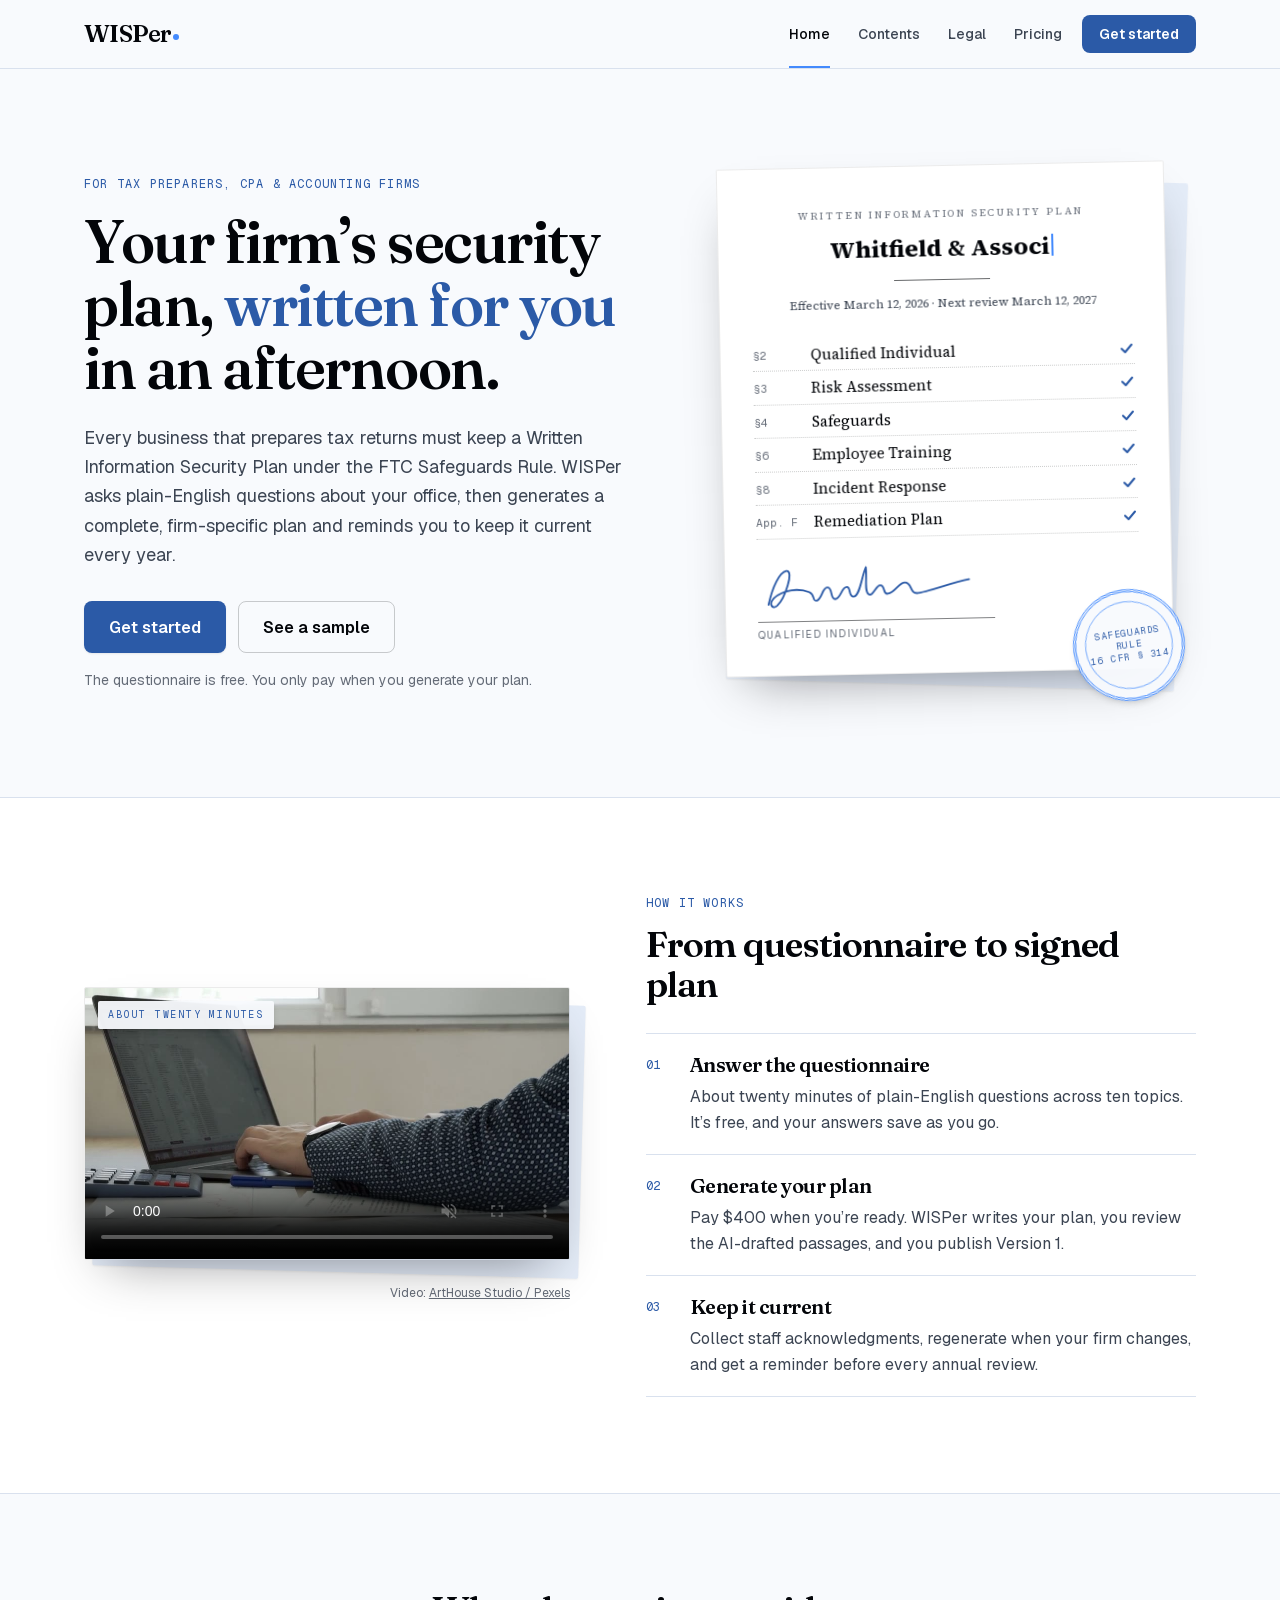
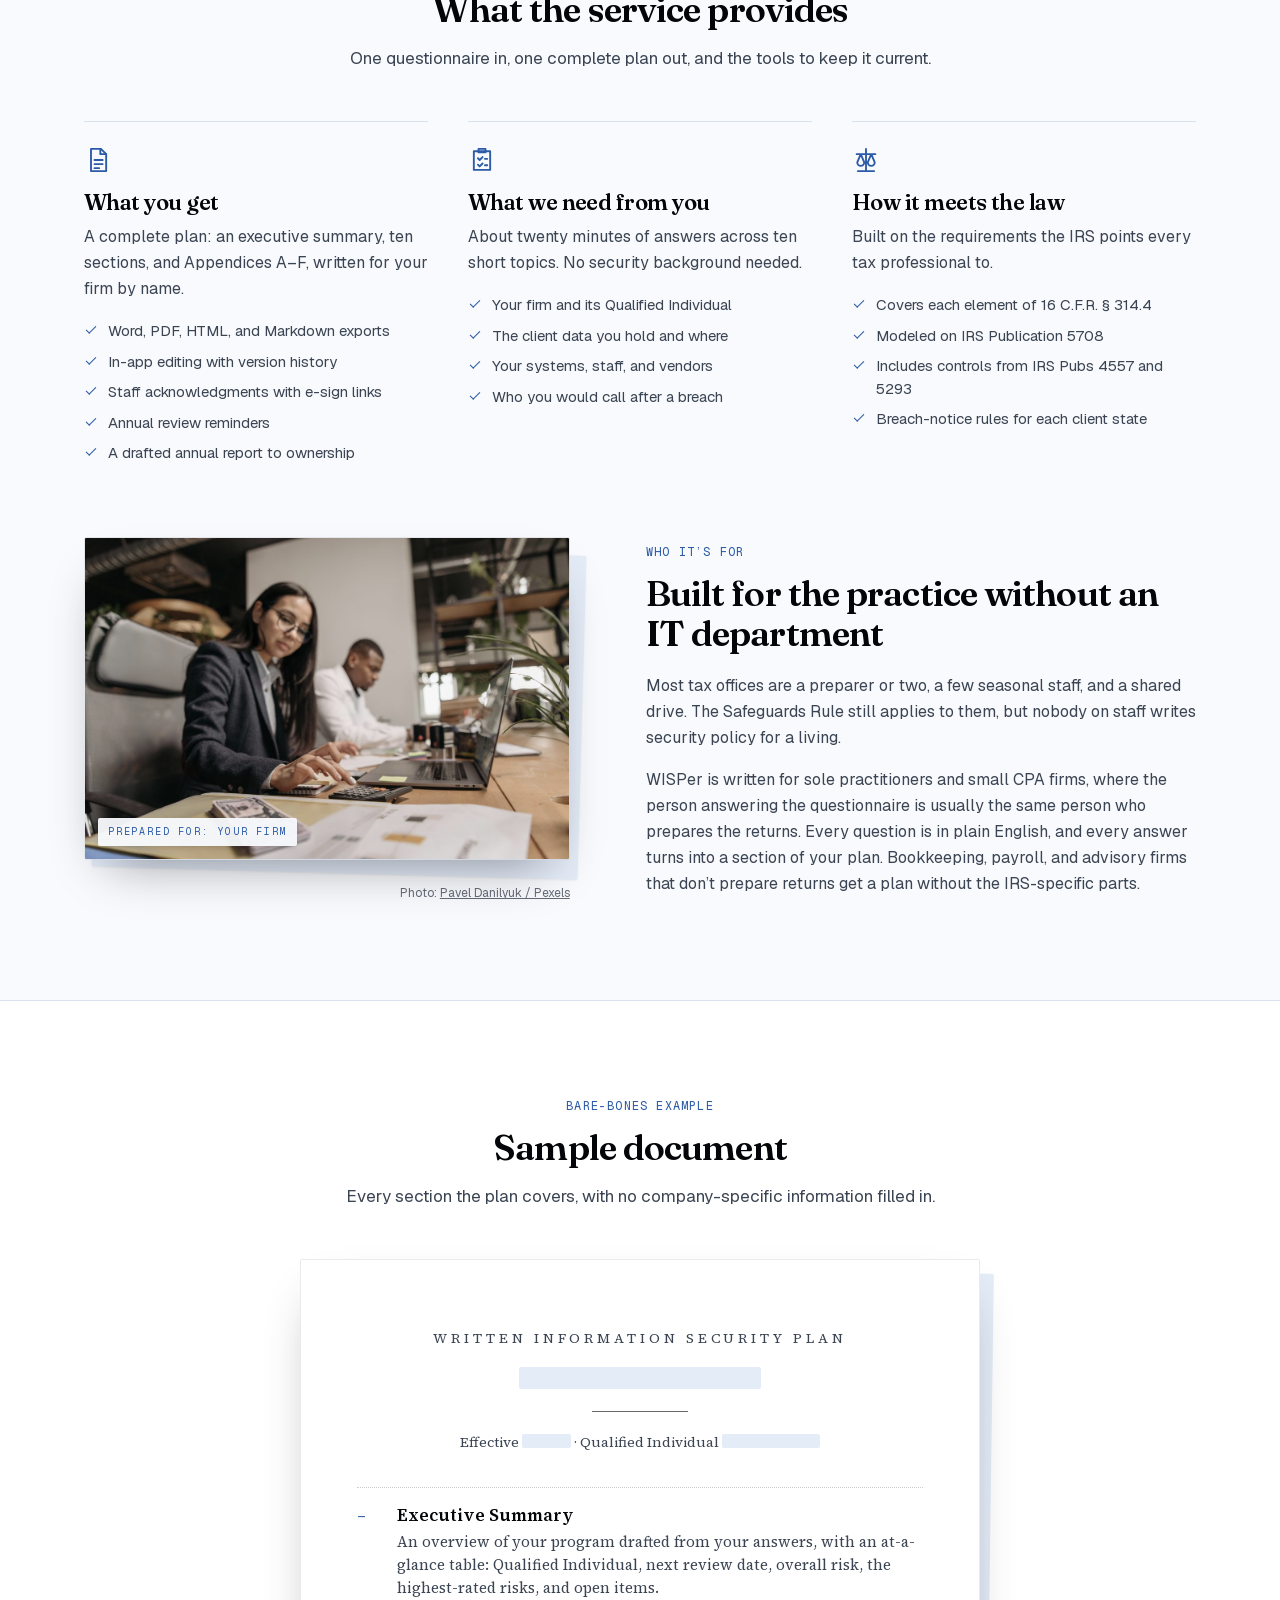
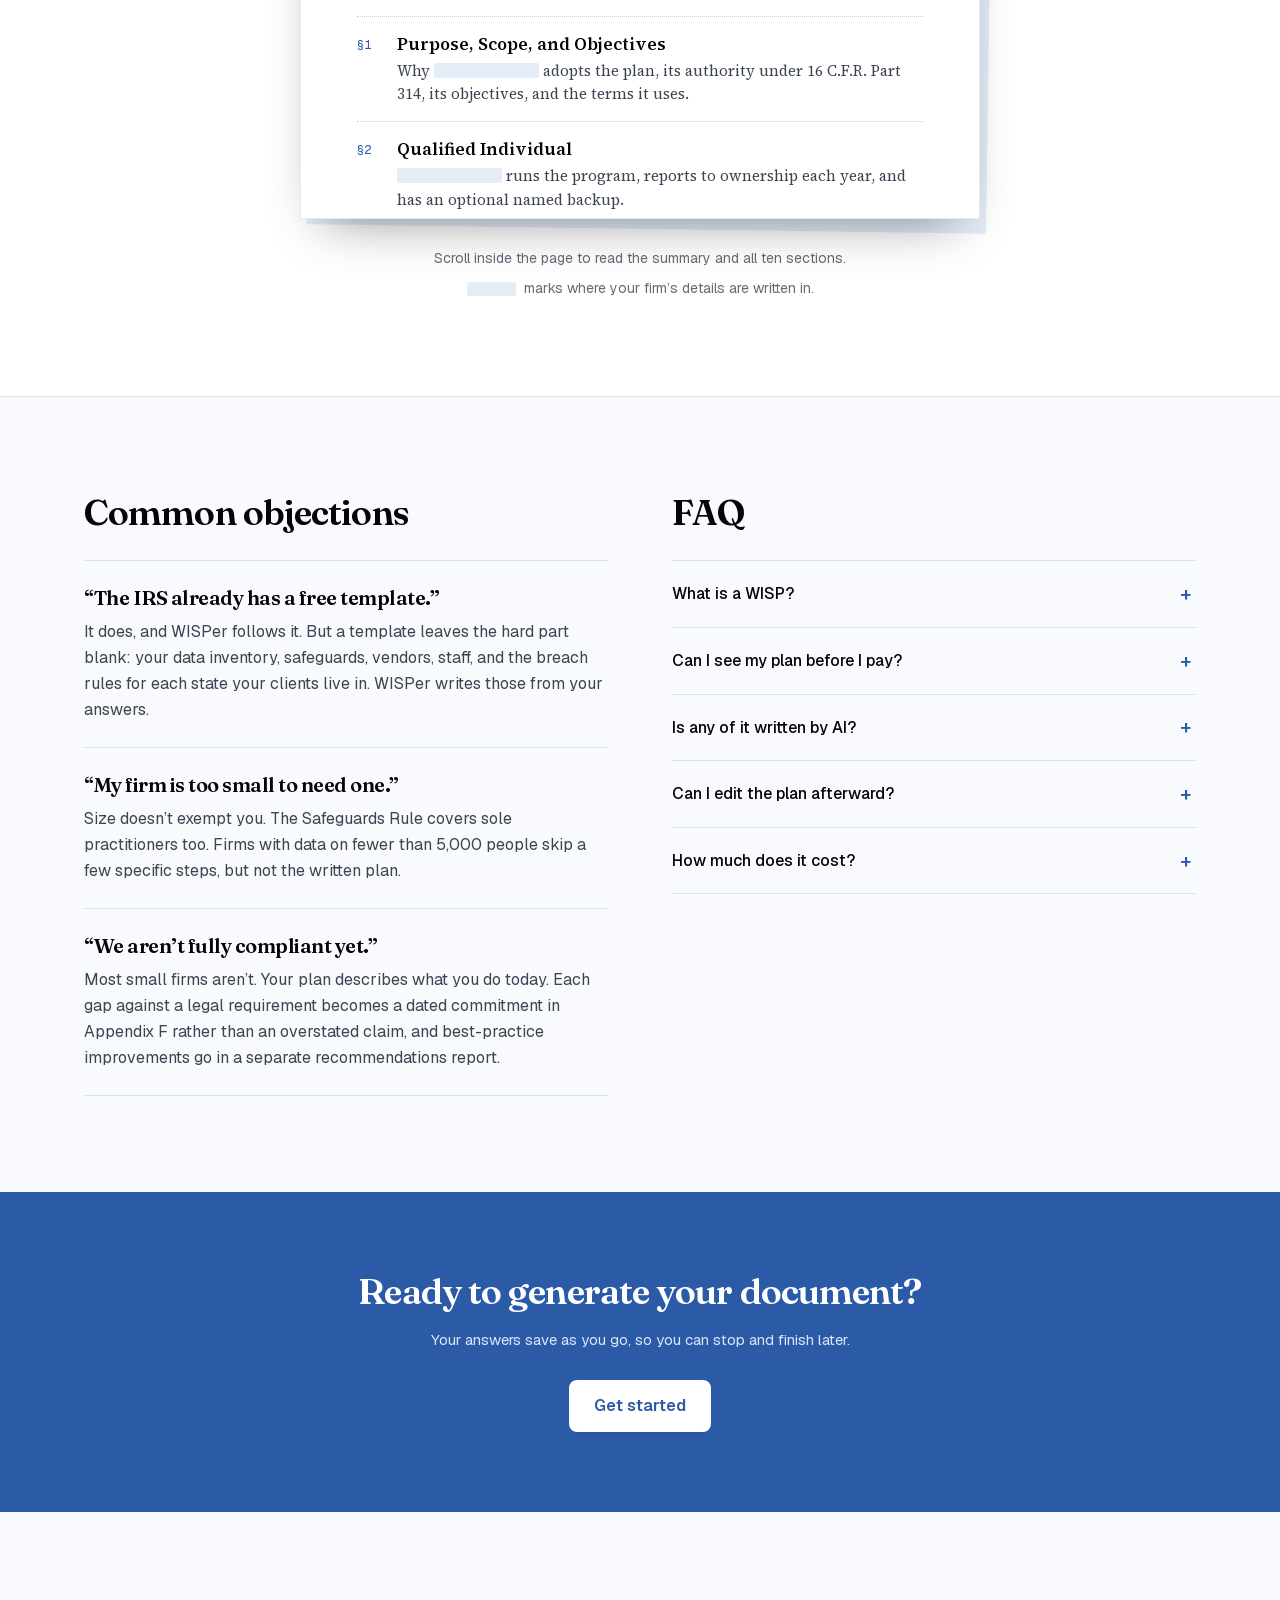
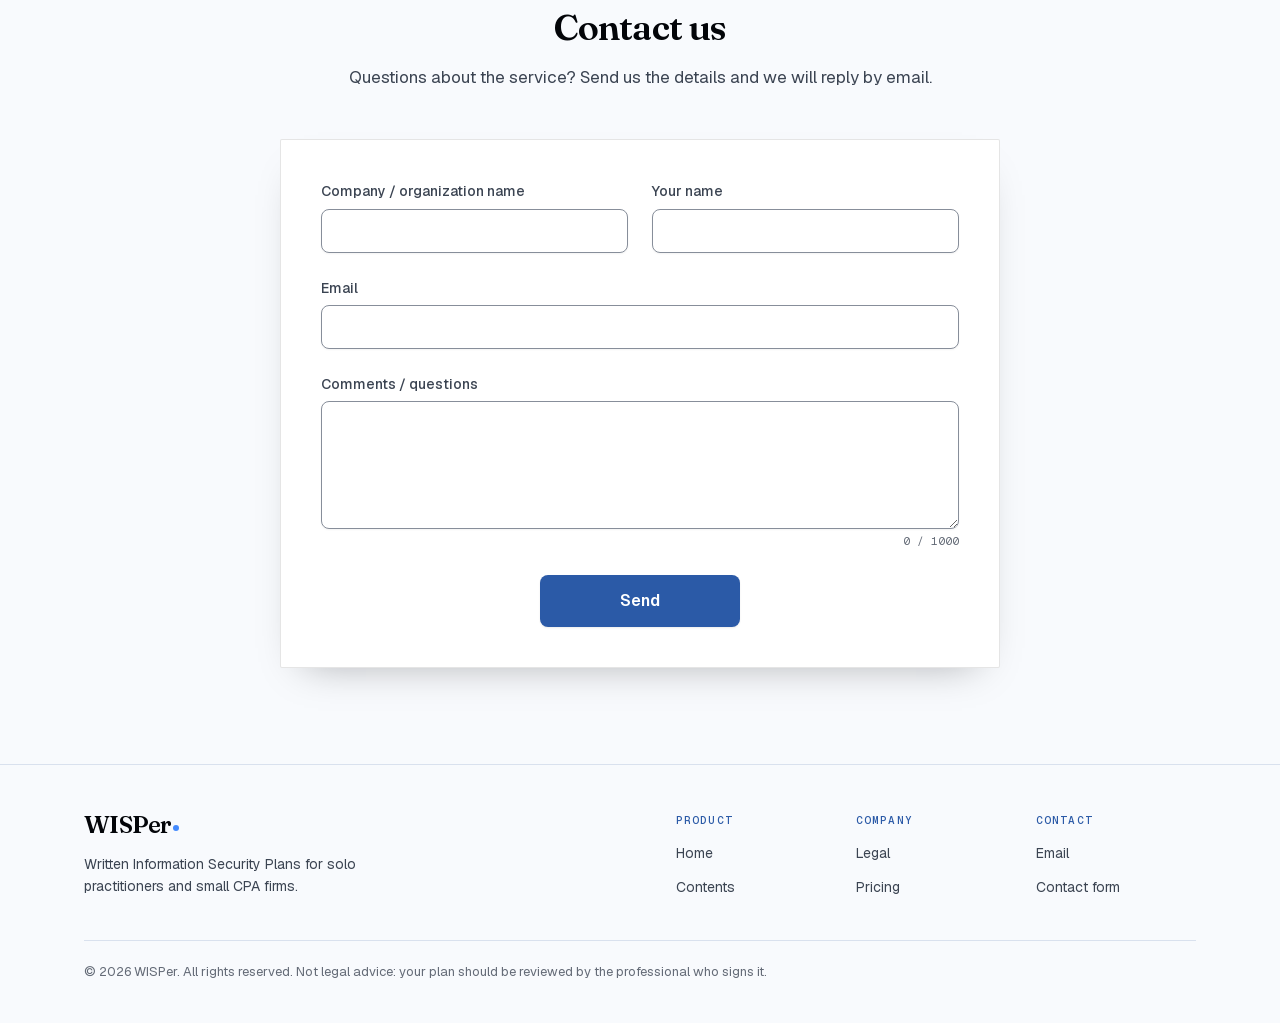
==== commit 47e9edb4: "Add a "How it works" section with the site's video - Home: an 11-second Pexels clip (ArtHouse Studio" ====
--- a/index.html
+++ b/index.html
@@ -69,6 +69,49 @@
             </div>
           </div>
         </figure>
+      </div>
+    </section>
+
+    <!-- How it works: the site's video -->
+    <section class="section section-paper" id="how" aria-labelledby="how-title">
+      <div class="wrap split how">
+        <figure class="photo-frame">
+          <div class="photo is-video">
+            <video id="how-video" controls muted loop playsinline autoplay preload="metadata" poster="video/laptop-calculator-poster.jpg" aria-label="Silent video: a person types on a laptop showing a spreadsheet, with a calculator and paperwork beside it on a bright office desk.">
+              <source src="video/laptop-calculator.mp4" type="video/mp4">
+              Your browser can’t play this video. It shows a person working on a laptop beside a calculator and paperwork.
+            </video>
+            <span class="photo-tag">About twenty minutes</span>
+          </div>
+          <figcaption class="credit">Video: <a href="https://www.pexels.com/video/person-using-laptop-8478952/">ArtHouse Studio / Pexels</a></figcaption>
+        </figure>
+        <div class="prose">
+          <p class="kicker">How it works</p>
+          <h2 id="how-title">From questionnaire to signed plan</h2>
+          <ol class="steps">
+            <li>
+              <span class="num">01</span>
+              <div>
+                <h3>Answer the questionnaire</h3>
+                <p>About twenty minutes of plain-English questions across ten topics. It’s free, and your answers save as you go.</p>
+              </div>
+            </li>
+            <li>
+              <span class="num">02</span>
+              <div>
+                <h3>Generate your plan</h3>
+                <p>Pay $400 when you’re ready. WISPer writes your plan, you review the AI-drafted passages, and you publish Version 1.</p>
+              </div>
+            </li>
+            <li>
+              <span class="num">03</span>
+              <div>
+                <h3>Keep it current</h3>
+                <p>Collect staff acknowledgments, regenerate when your firm changes, and get a reminder before every annual review.</p>
+              </div>
+            </li>
+          </ol>
+        </div>
       </div>
     </section>
 
--- a/styles.css
+++ b/styles.css
@@ -791,7 +791,13 @@
   transform: translate(12px, 12px) rotate(1.6deg);
 }
 
-.photo img {
+.photo.is-video {
+  aspect-ratio: 16 / 9;
+}
+
+.photo img,
+.photo video {
+  display: block;
   width: 100%;
   height: 100%;
   border: 1px solid rgba(3, 5, 9, 0.08);
@@ -816,6 +822,12 @@
   text-transform: uppercase;
 }
 
+/* On the video, the label sits clear of the playback controls */
+.is-video .photo-tag {
+  top: 14px;
+  bottom: auto;
+}
+
 .credit {
   margin-top: 24px;
   color: var(--text-faint);
@@ -829,6 +841,40 @@
 
 .credit a:hover {
   color: var(--text);
+}
+
+/* Home: how it works, beside the video */
+.how {
+  align-items: center;
+}
+
+.steps {
+  margin-top: 28px;
+  border-top: 1px solid var(--line);
+  list-style: none;
+}
+
+.steps li {
+  display: grid;
+  grid-template-columns: 44px 1fr;
+  padding: 18px 0;
+  border-bottom: 1px solid var(--line);
+}
+
+.steps .num {
+  padding-top: 4px;
+  color: var(--primary);
+  font-family: var(--mono);
+  font-size: 0.75rem;
+}
+
+.steps h3 {
+  font-size: 1.25rem;
+  line-height: 1.3;
+}
+
+.prose .steps p {
+  margin-top: 6px;
 }
 
 /* Home: who it's for */
@@ -1843,7 +1889,8 @@
     align-items: start;
   }
 
-  .split.who {
+  .split.who,
+  .split.how {
     grid-template-columns: 0.95fr 1.05fr;
     align-items: center;
   }
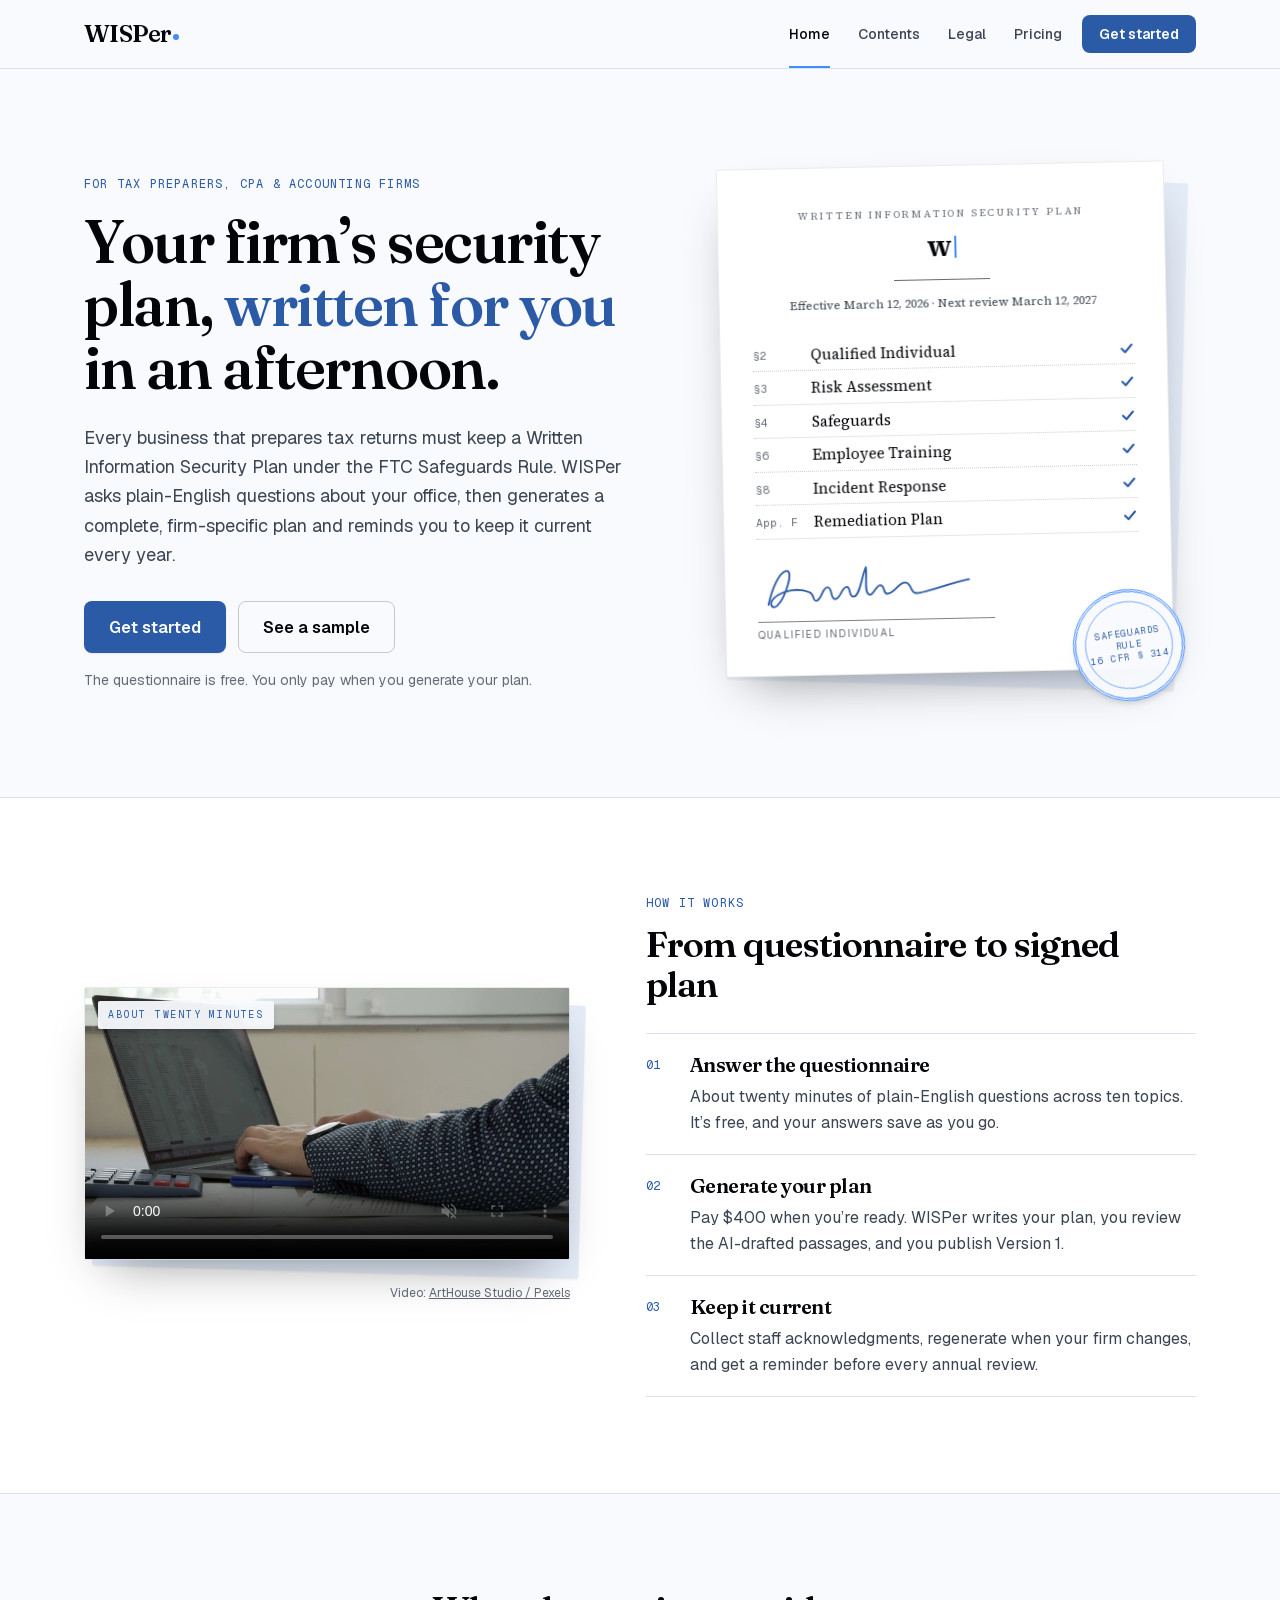
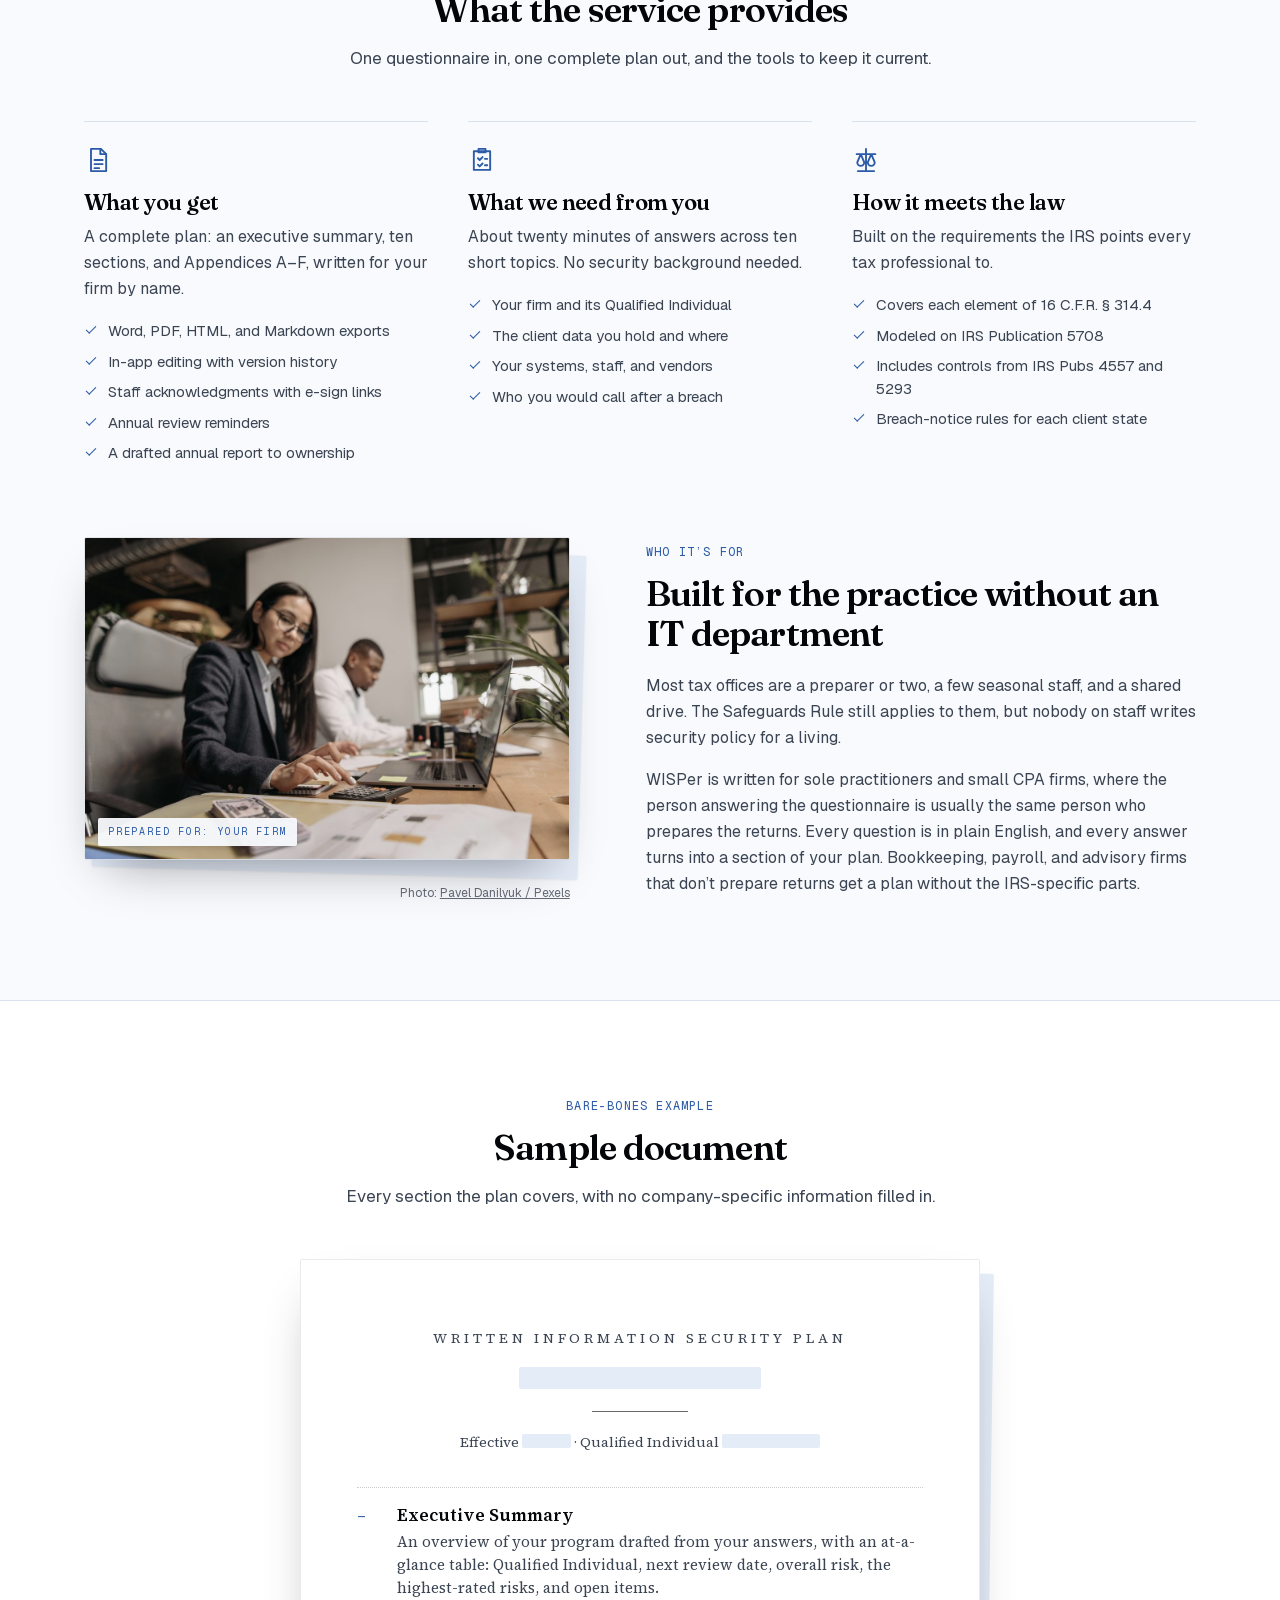
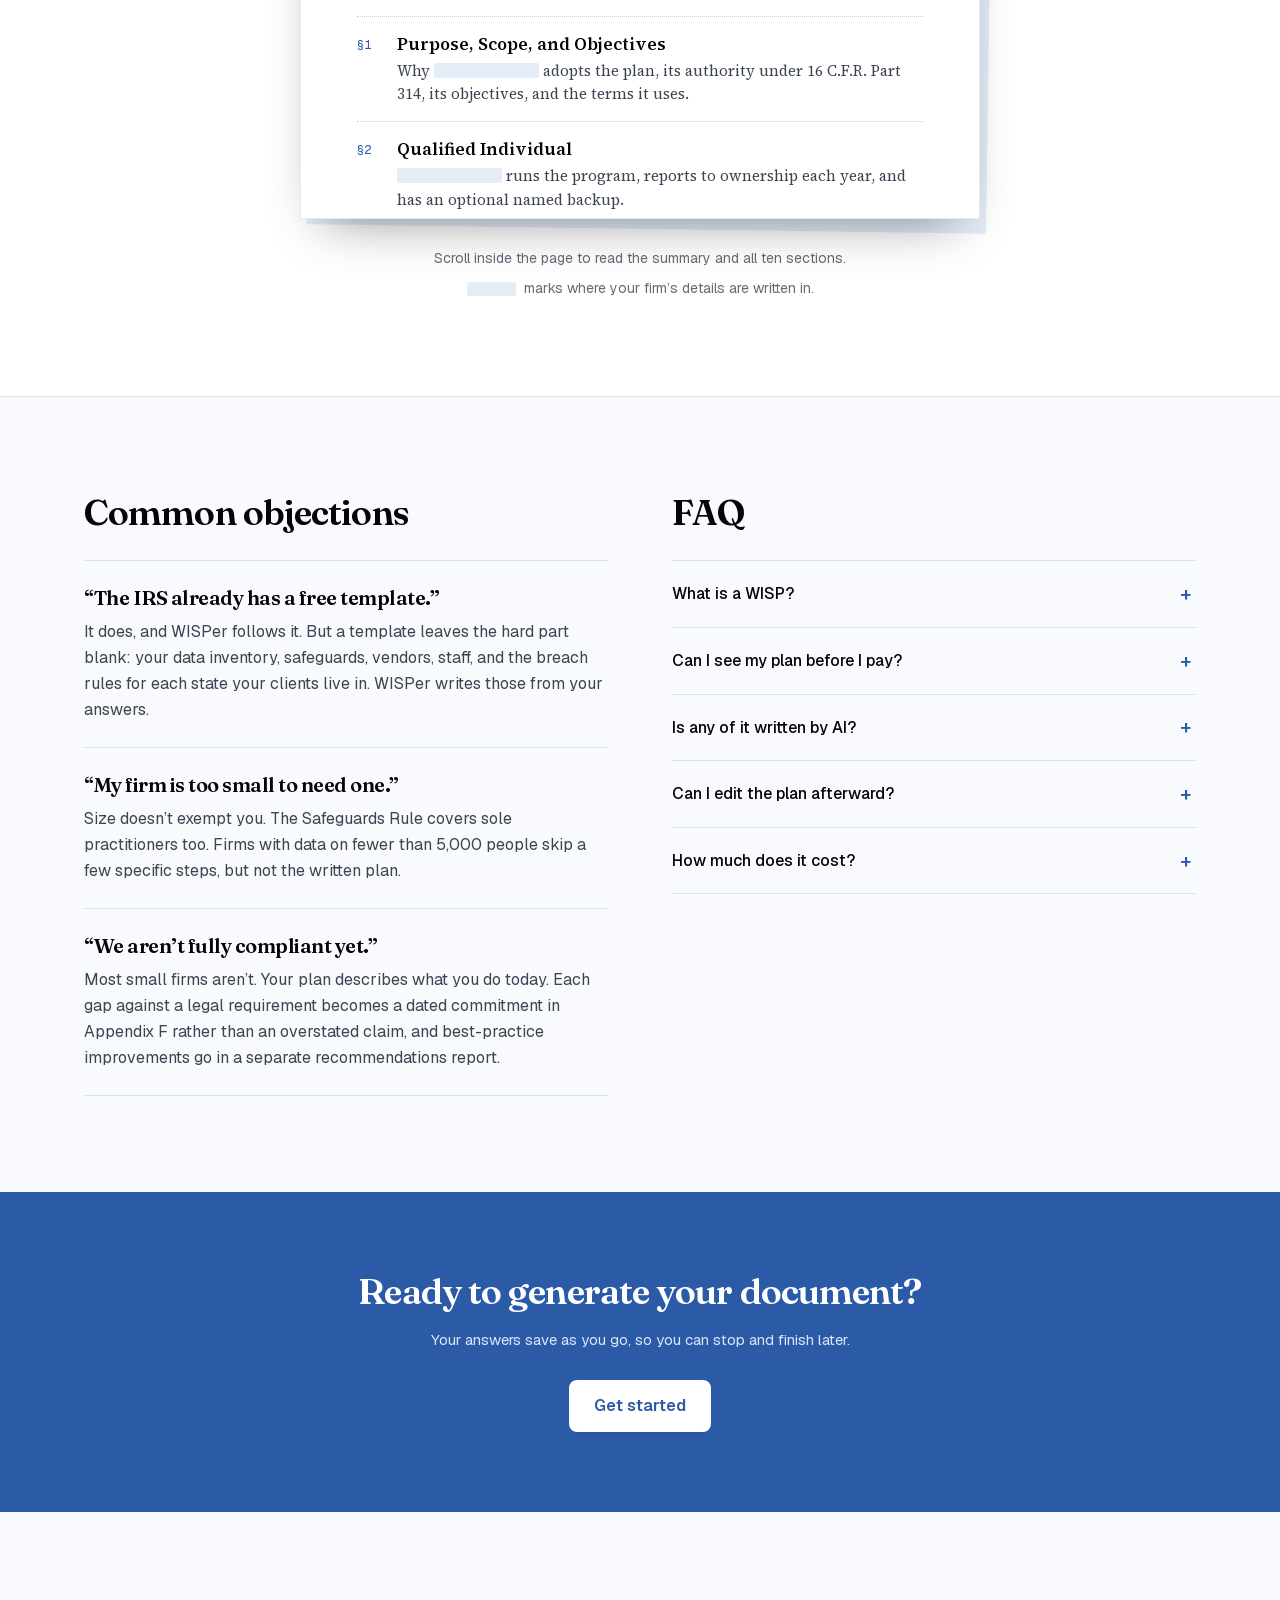
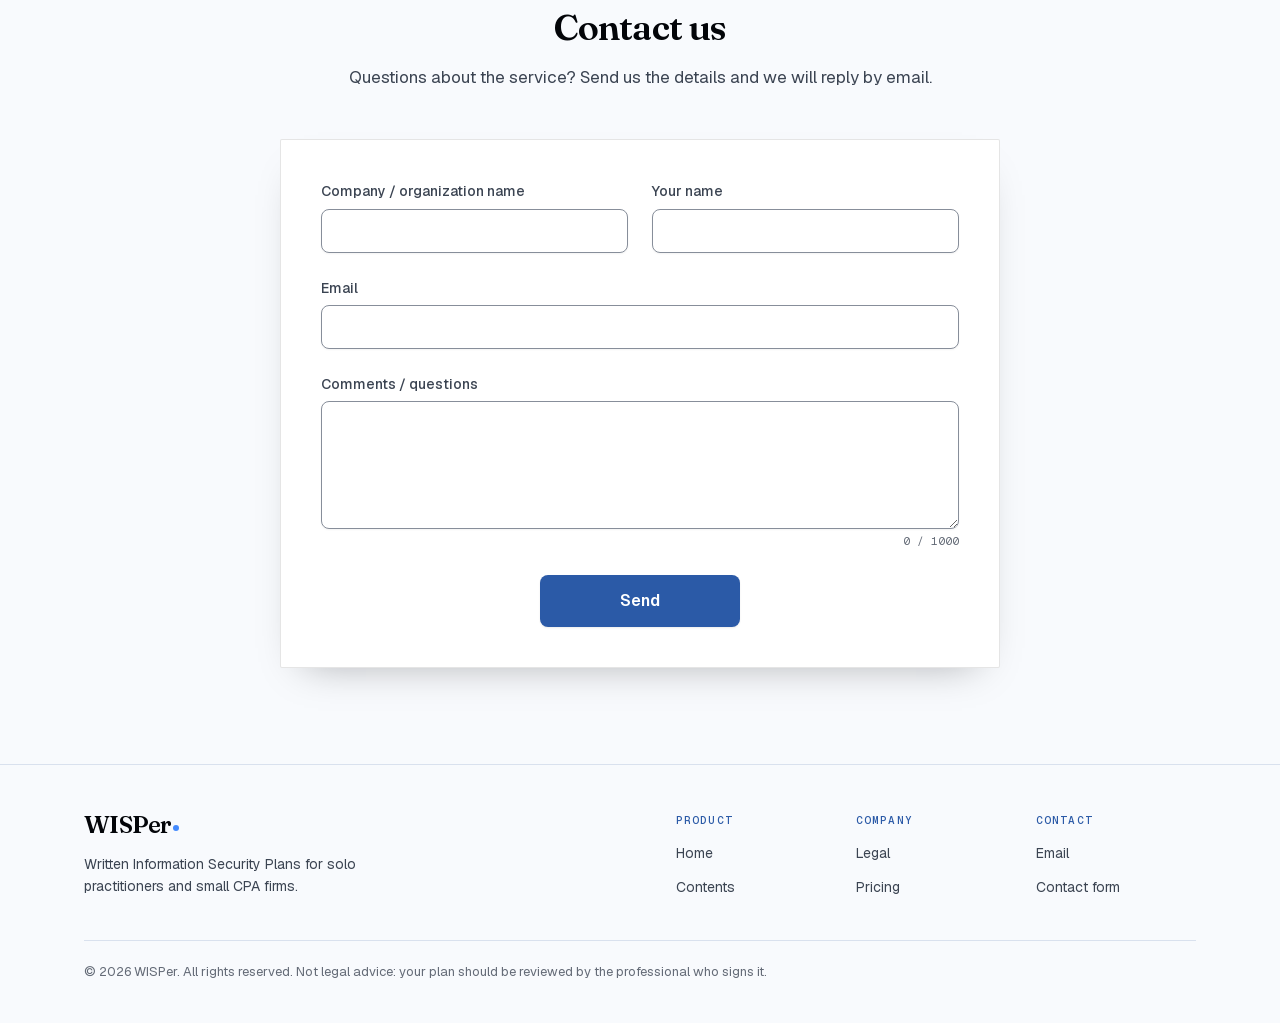
==== commit b6c5feb8: "Match the favicon to the wordmark, drop dead code, add author meta - Favicon: dark serif W with the " ====
--- a/index.html
+++ b/index.html
@@ -5,9 +5,9 @@
   <meta name="viewport" content="width=device-width, initial-scale=1">
   <title>WISPer | The Written Information Security Plan for Tax Firms</title>
   <meta name="description" content="WISPer turns a plain-English questionnaire into the Written Information Security Plan the FTC Safeguards Rule requires of every tax preparer, and keeps it current each year.">
+  <meta name="author" content="Brayden Parker">
   <link rel="icon" href="favicon.svg" type="image/svg+xml">
   <link rel="stylesheet" href="styles.css">
-  <script>document.documentElement.className = "js";</script>
   <script src="script.js" defer></script>
 </head>
 <body>
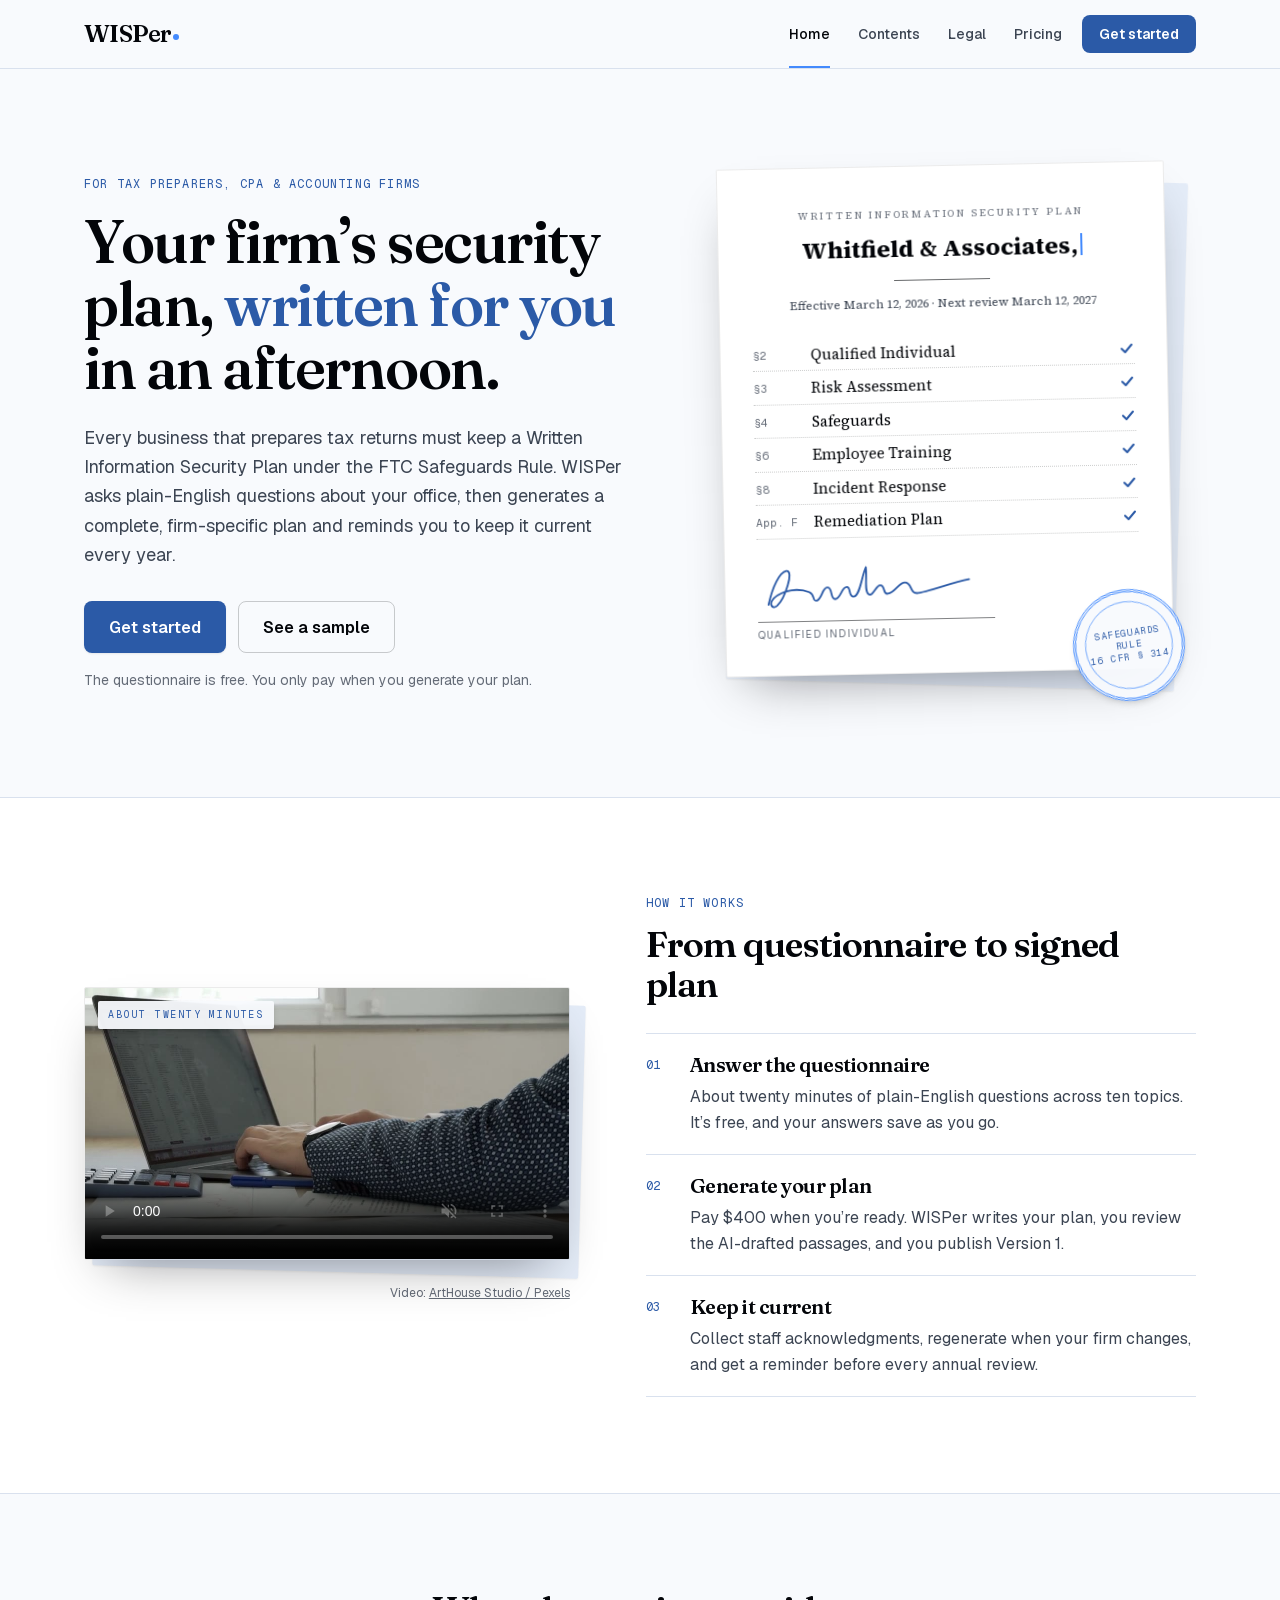
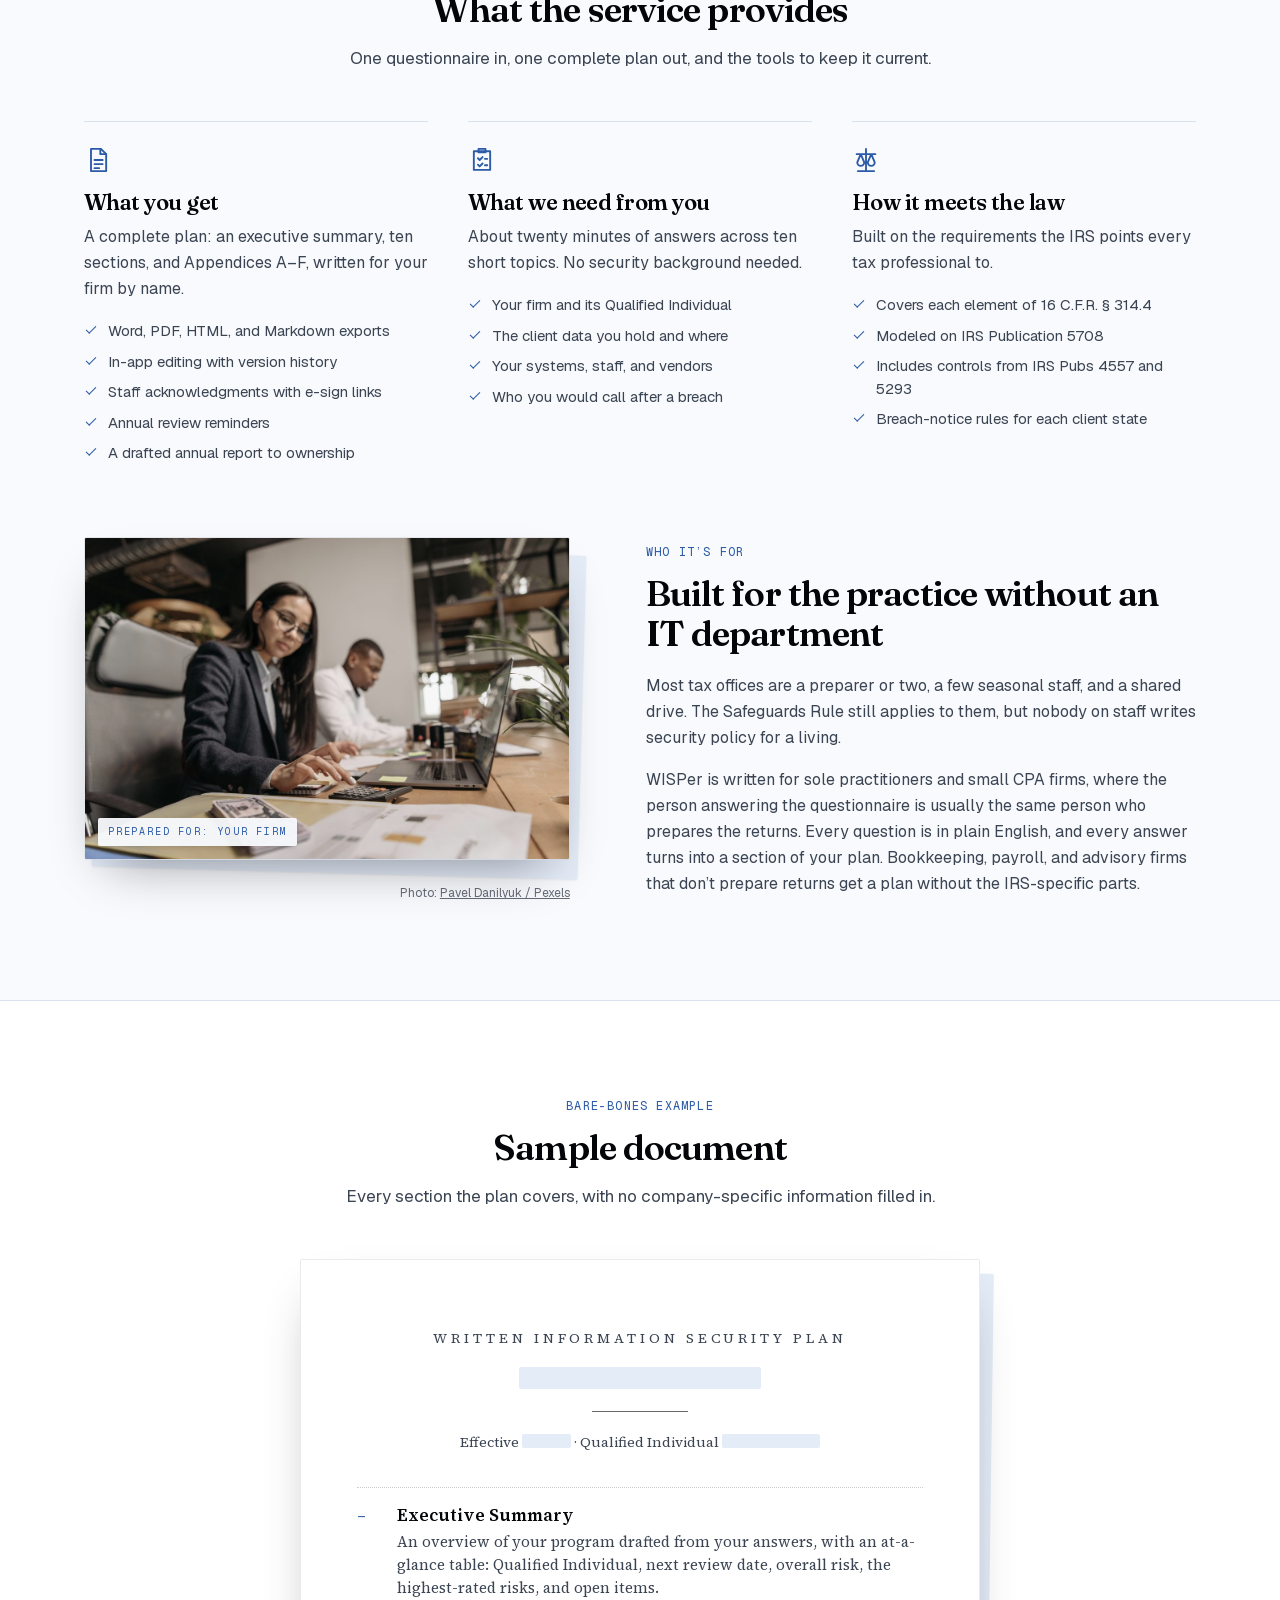
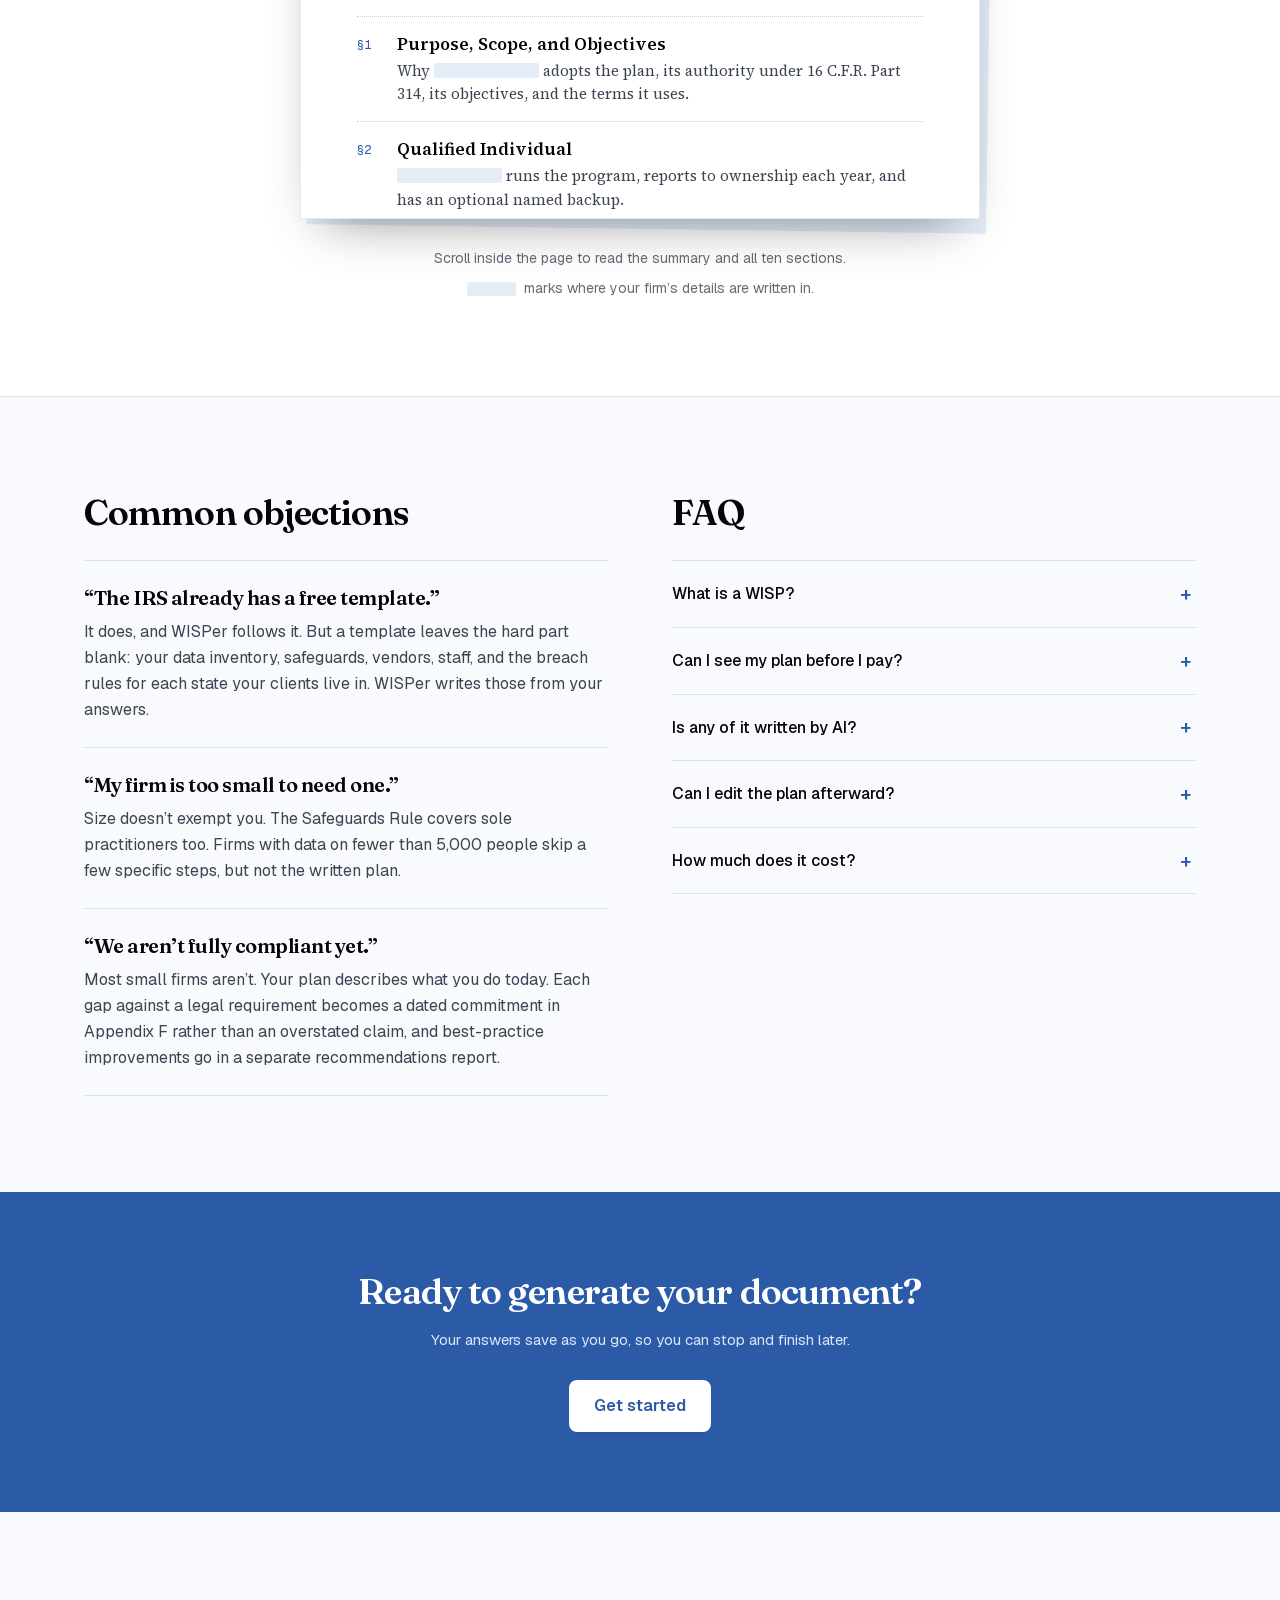
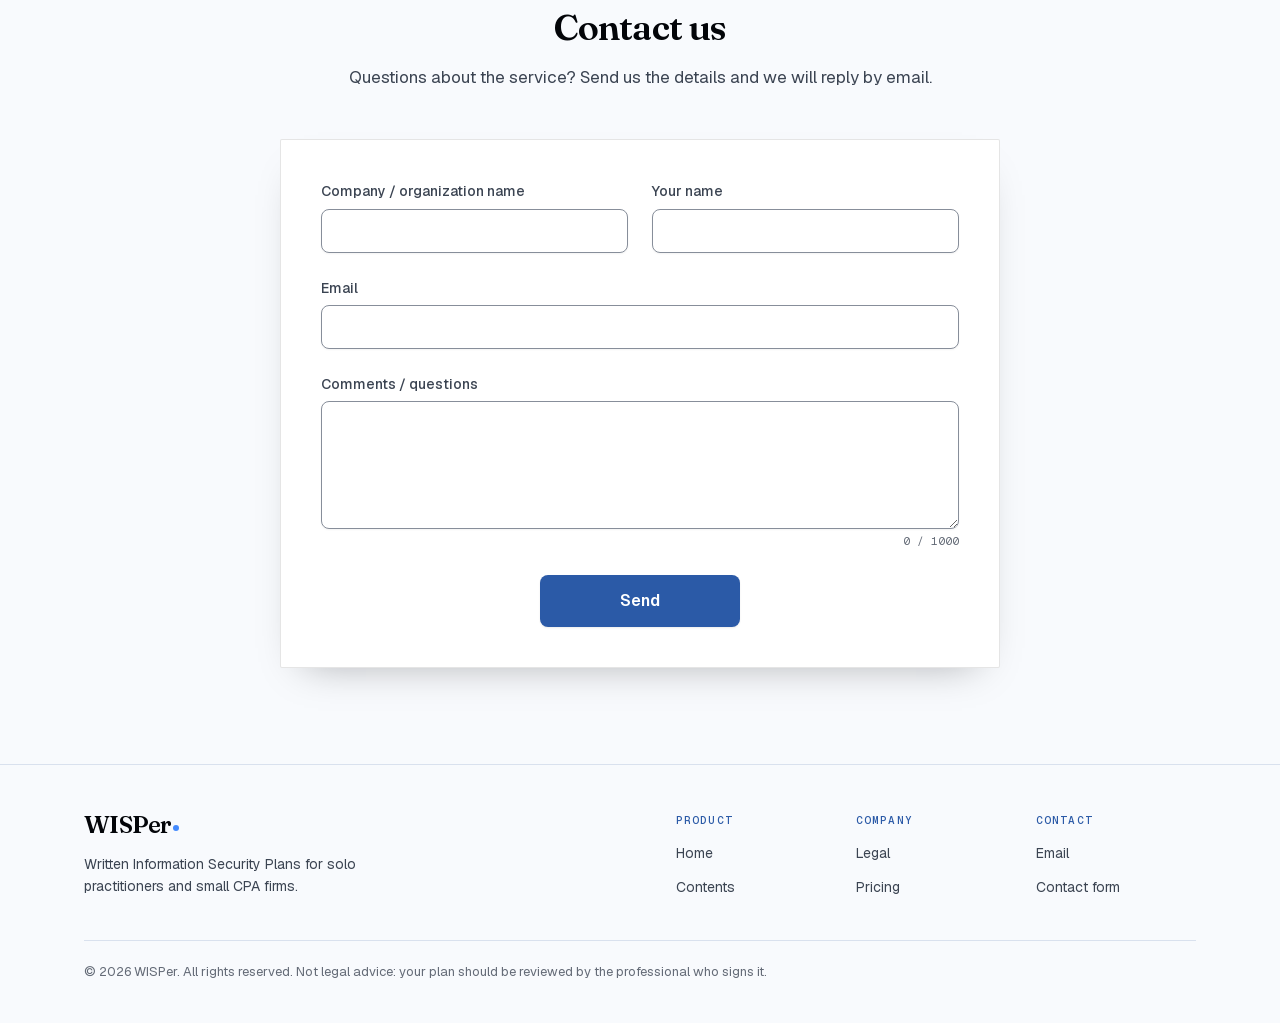
==== commit 8adccb68: "Add the Google Analytics tag to every page Loads gtag.js for property G-WB30G17X3M so visits appear " ====
--- a/index.html
+++ b/index.html
@@ -1,6 +1,15 @@
 <!DOCTYPE html>
 <html lang="en">
 <head>
+  <!-- Google tag (gtag.js) -->
+  <script async src="https://www.googletagmanager.com/gtag/js?id=G-WB30G17X3M"></script>
+  <script>
+    window.dataLayer = window.dataLayer || [];
+    function gtag(){dataLayer.push(arguments);}
+    gtag('js', new Date());
+
+    gtag('config', 'G-WB30G17X3M');
+  </script>
   <meta charset="utf-8">
   <meta name="viewport" content="width=device-width, initial-scale=1">
   <title>WISPer | The Written Information Security Plan for Tax Firms</title>
--- a/styles.css
+++ b/styles.css
@@ -1490,54 +1490,6 @@
   margin-top: 0;
 }
 
-.seal-box {
-  display: grid;
-  grid-template-columns: 96px 1fr;
-  gap: 24px;
-  align-items: start;
-}
-
-.seal-box h3 {
-  margin-top: 0;
-}
-
-.seal-box .ticks {
-  margin-top: 16px;
-}
-
-/* The hero's seal, at rest */
-.seal {
-  position: relative;
-  display: flex;
-  align-items: center;
-  justify-content: center;
-  width: 96px;
-  height: 96px;
-  border: 3px double var(--accent);
-  border-radius: 50%;
-  background-color: rgba(248, 250, 253, 0.95);
-  box-shadow: 0 4px 6px -1px rgba(3, 5, 9, 0.1), 0 2px 4px -2px rgba(3, 5, 9, 0.1);
-  color: var(--primary);
-  font-family: var(--mono);
-  font-size: 0.625rem;
-  letter-spacing: 0.18em;
-  line-height: 1.35;
-  text-align: center;
-  text-transform: uppercase;
-  transform: rotate(-8deg);
-}
-
-.seal::before {
-  content: "";
-  position: absolute;
-  top: 7px;
-  right: 7px;
-  bottom: 7px;
-  left: 7px;
-  border: 1px solid rgba(67, 138, 253, 0.7);
-  border-radius: 50%;
-}
-
 .disclose {
   max-width: 46rem;
   margin: 40px auto 0;
